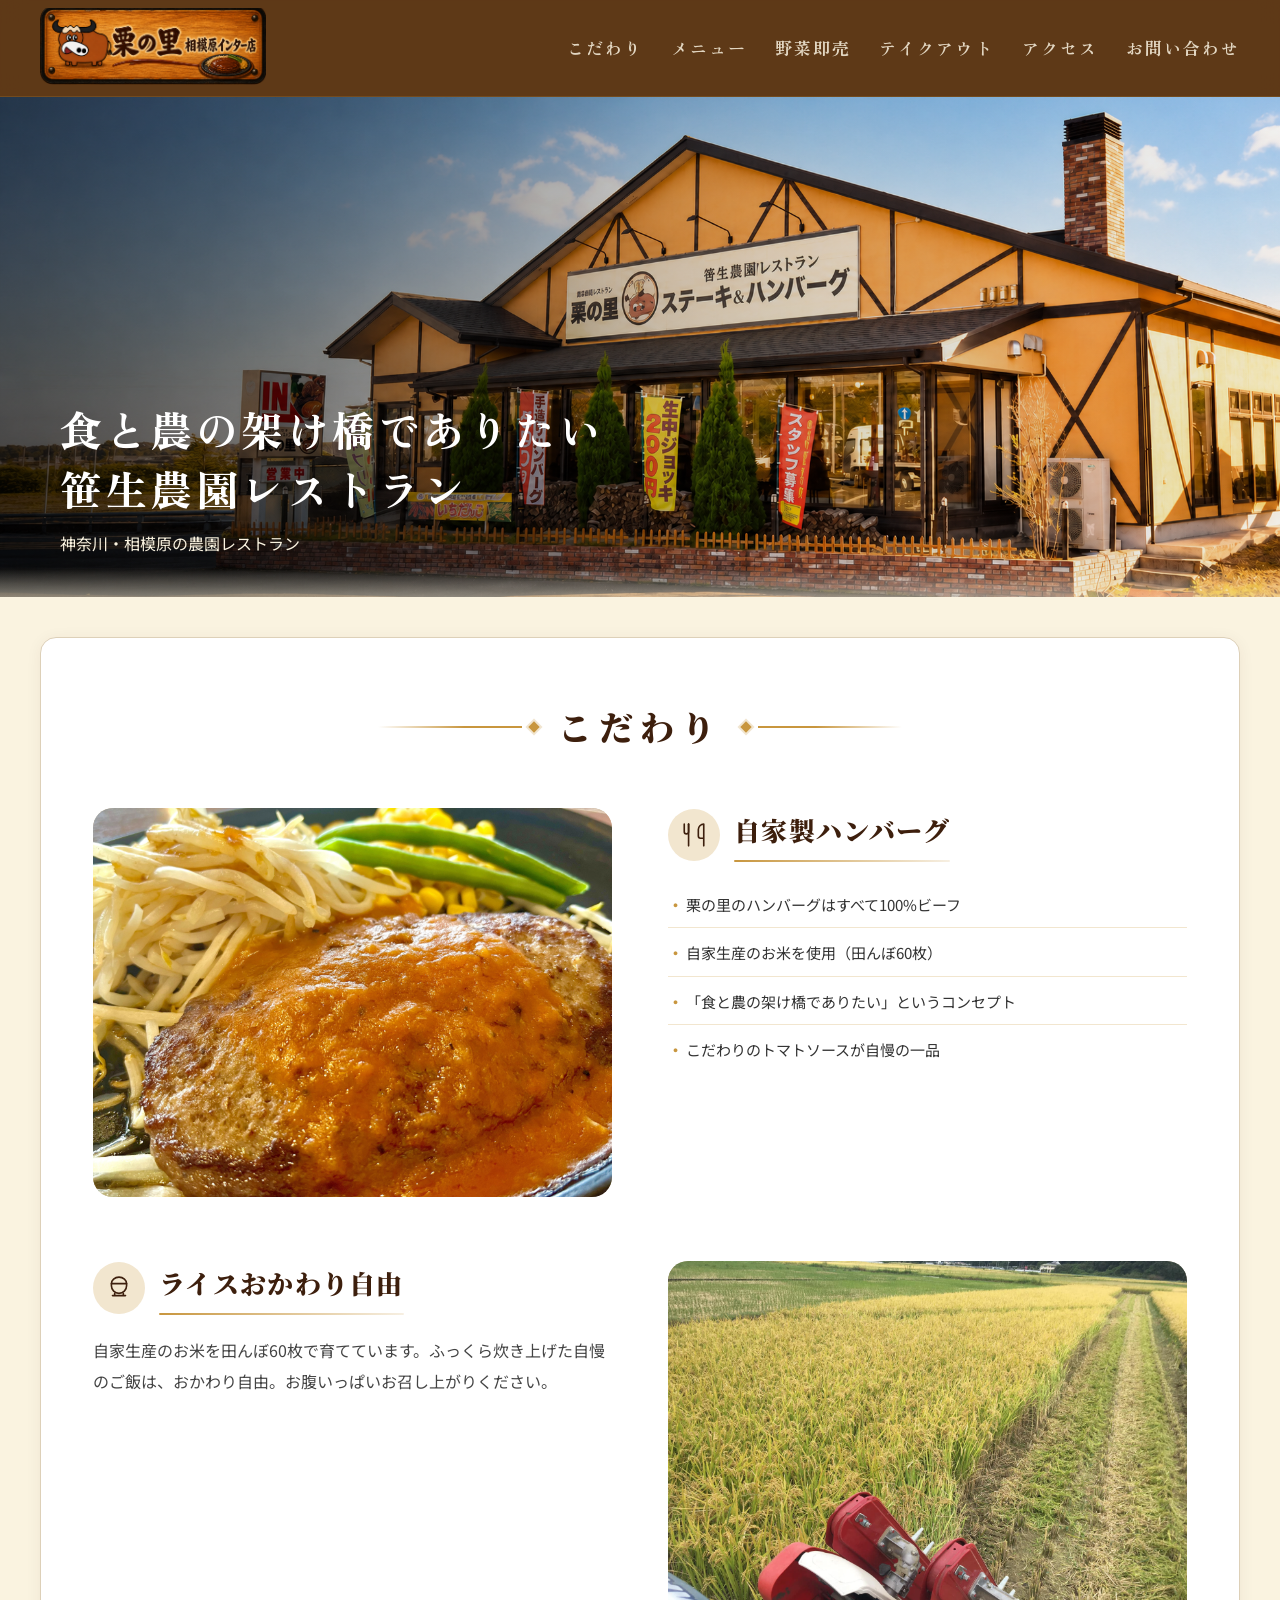
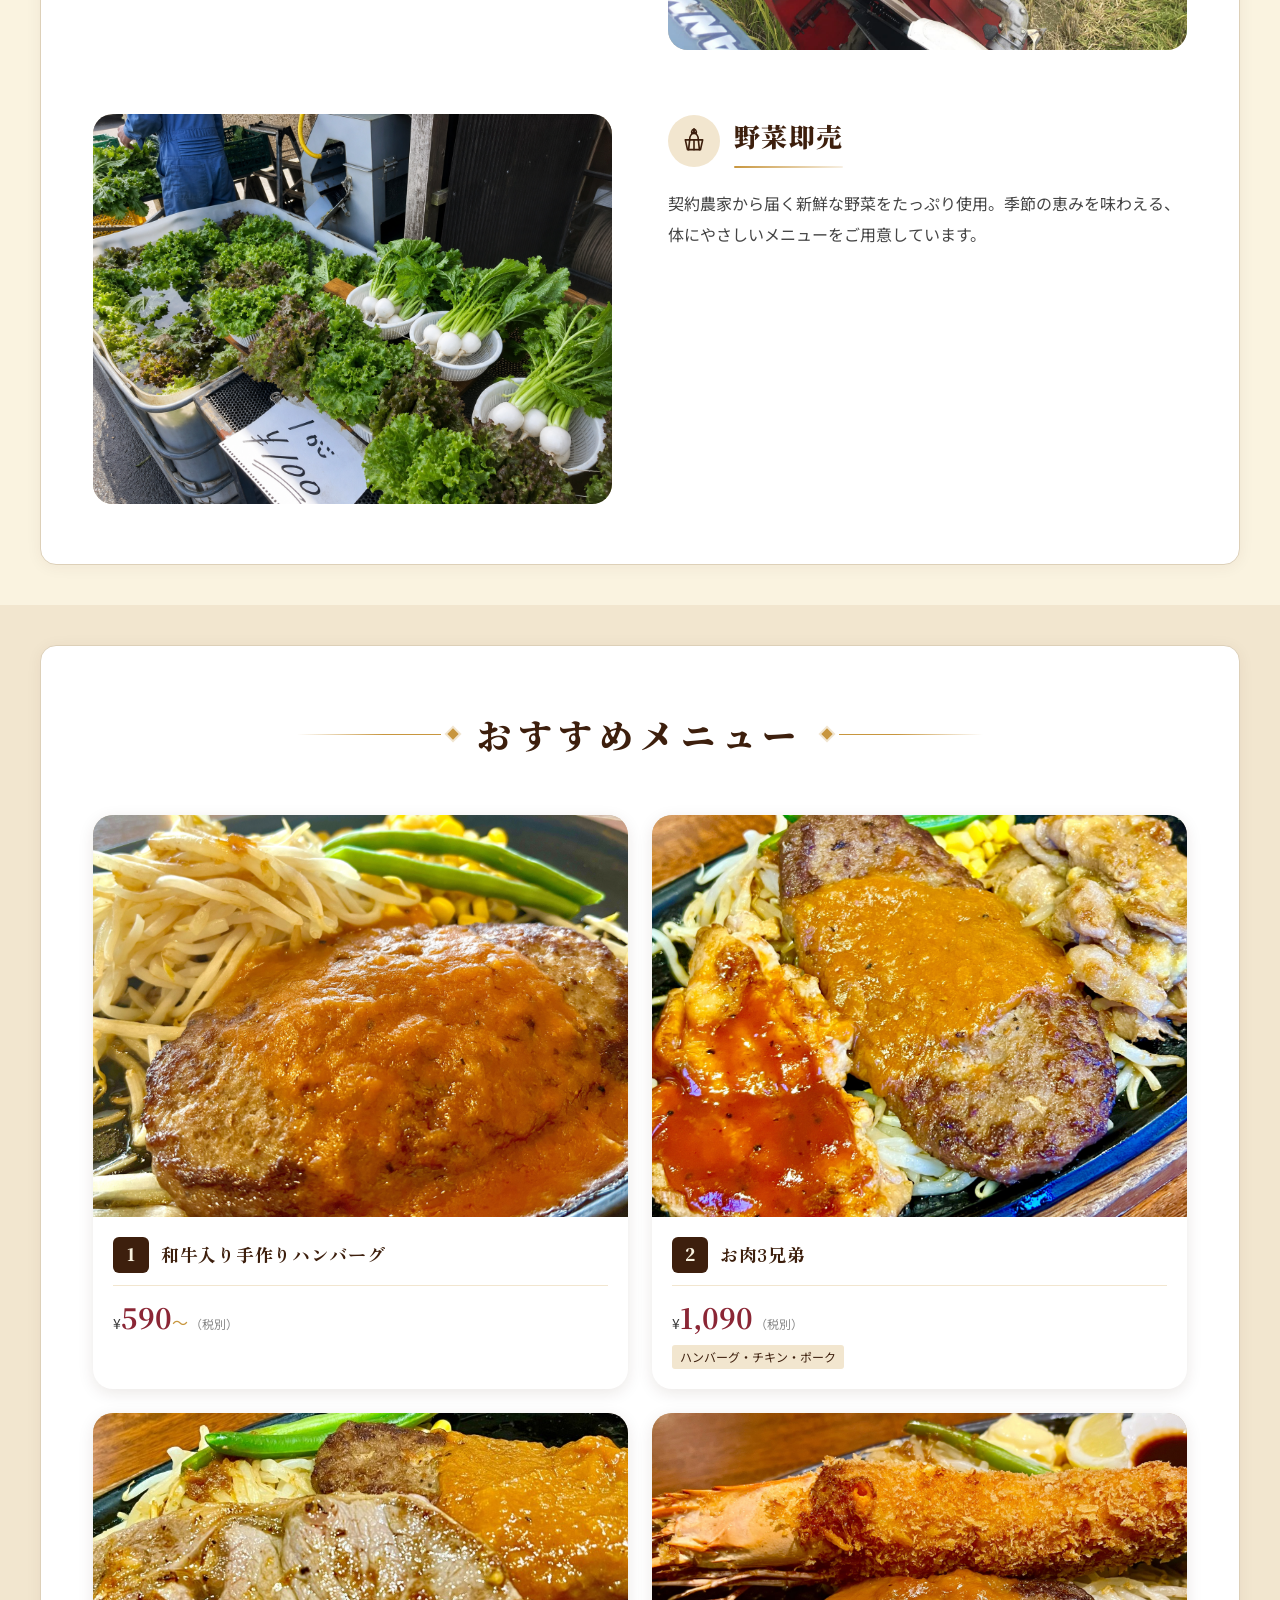
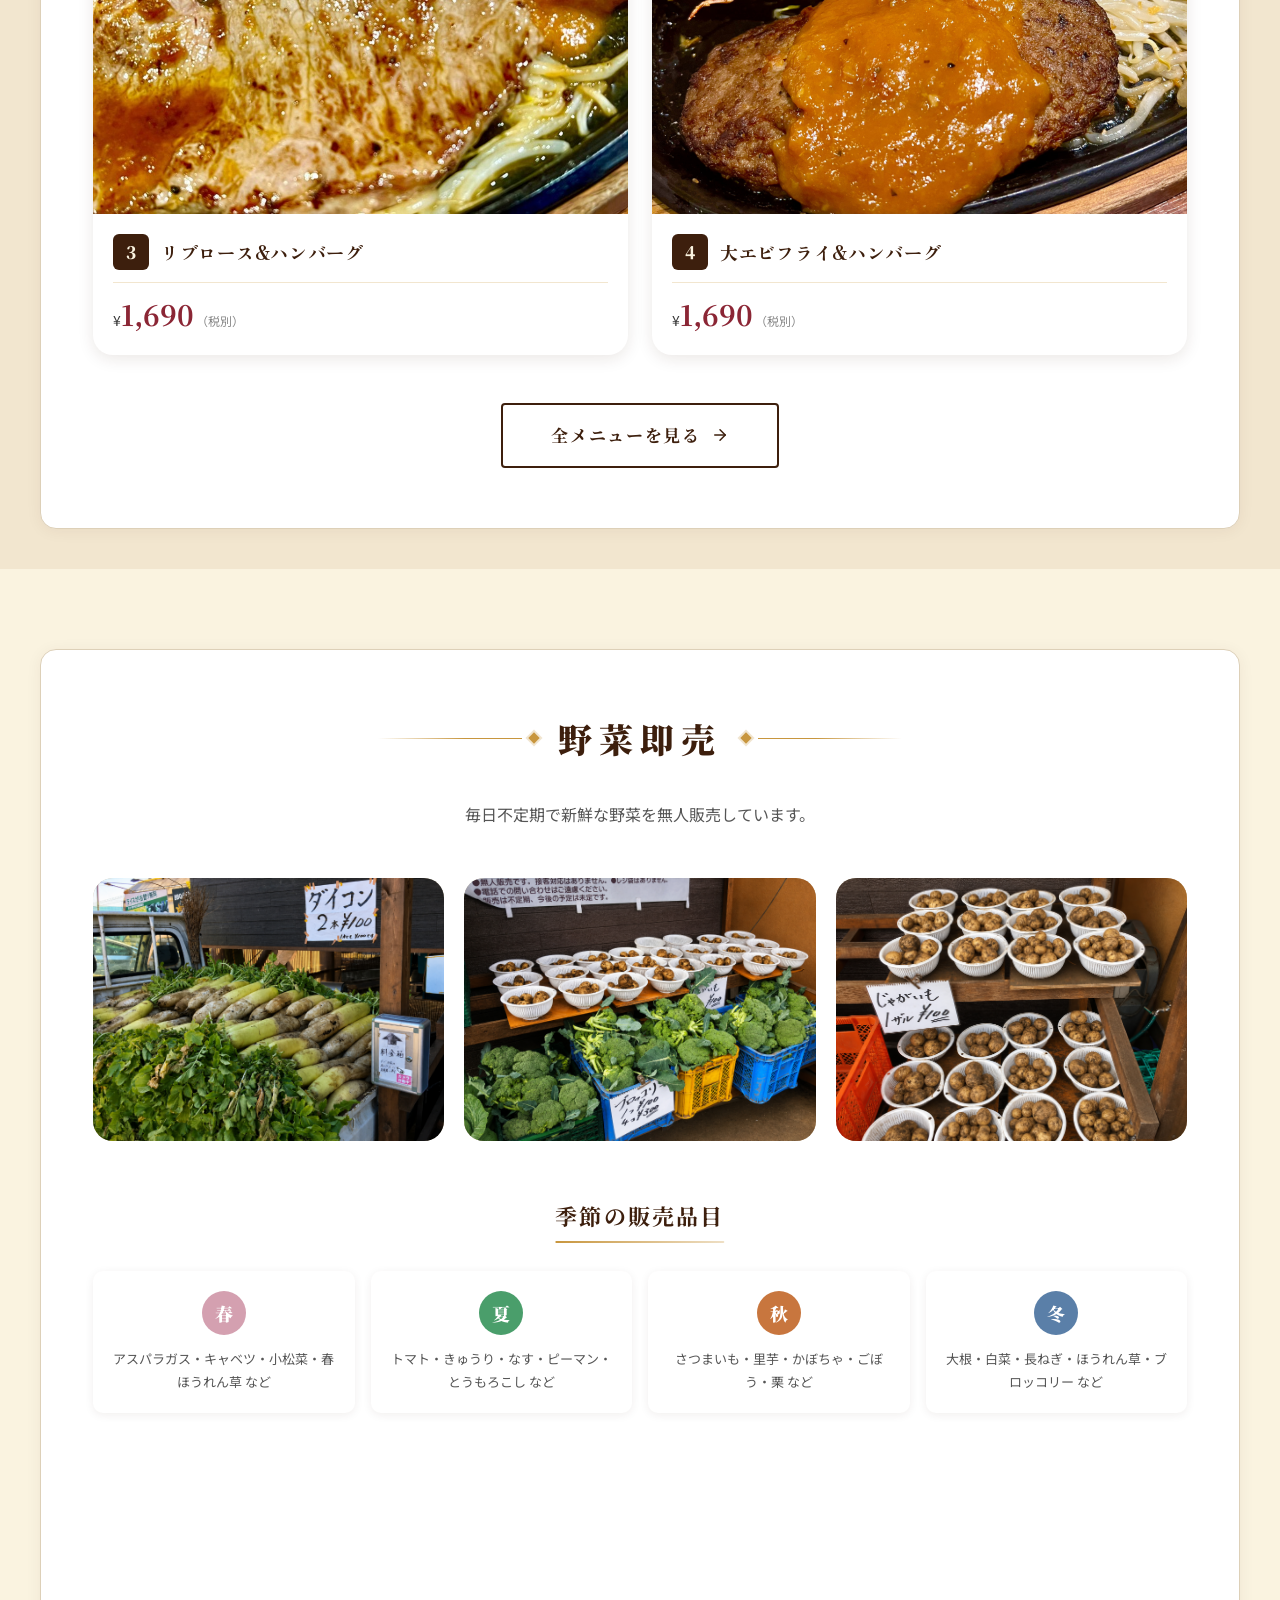
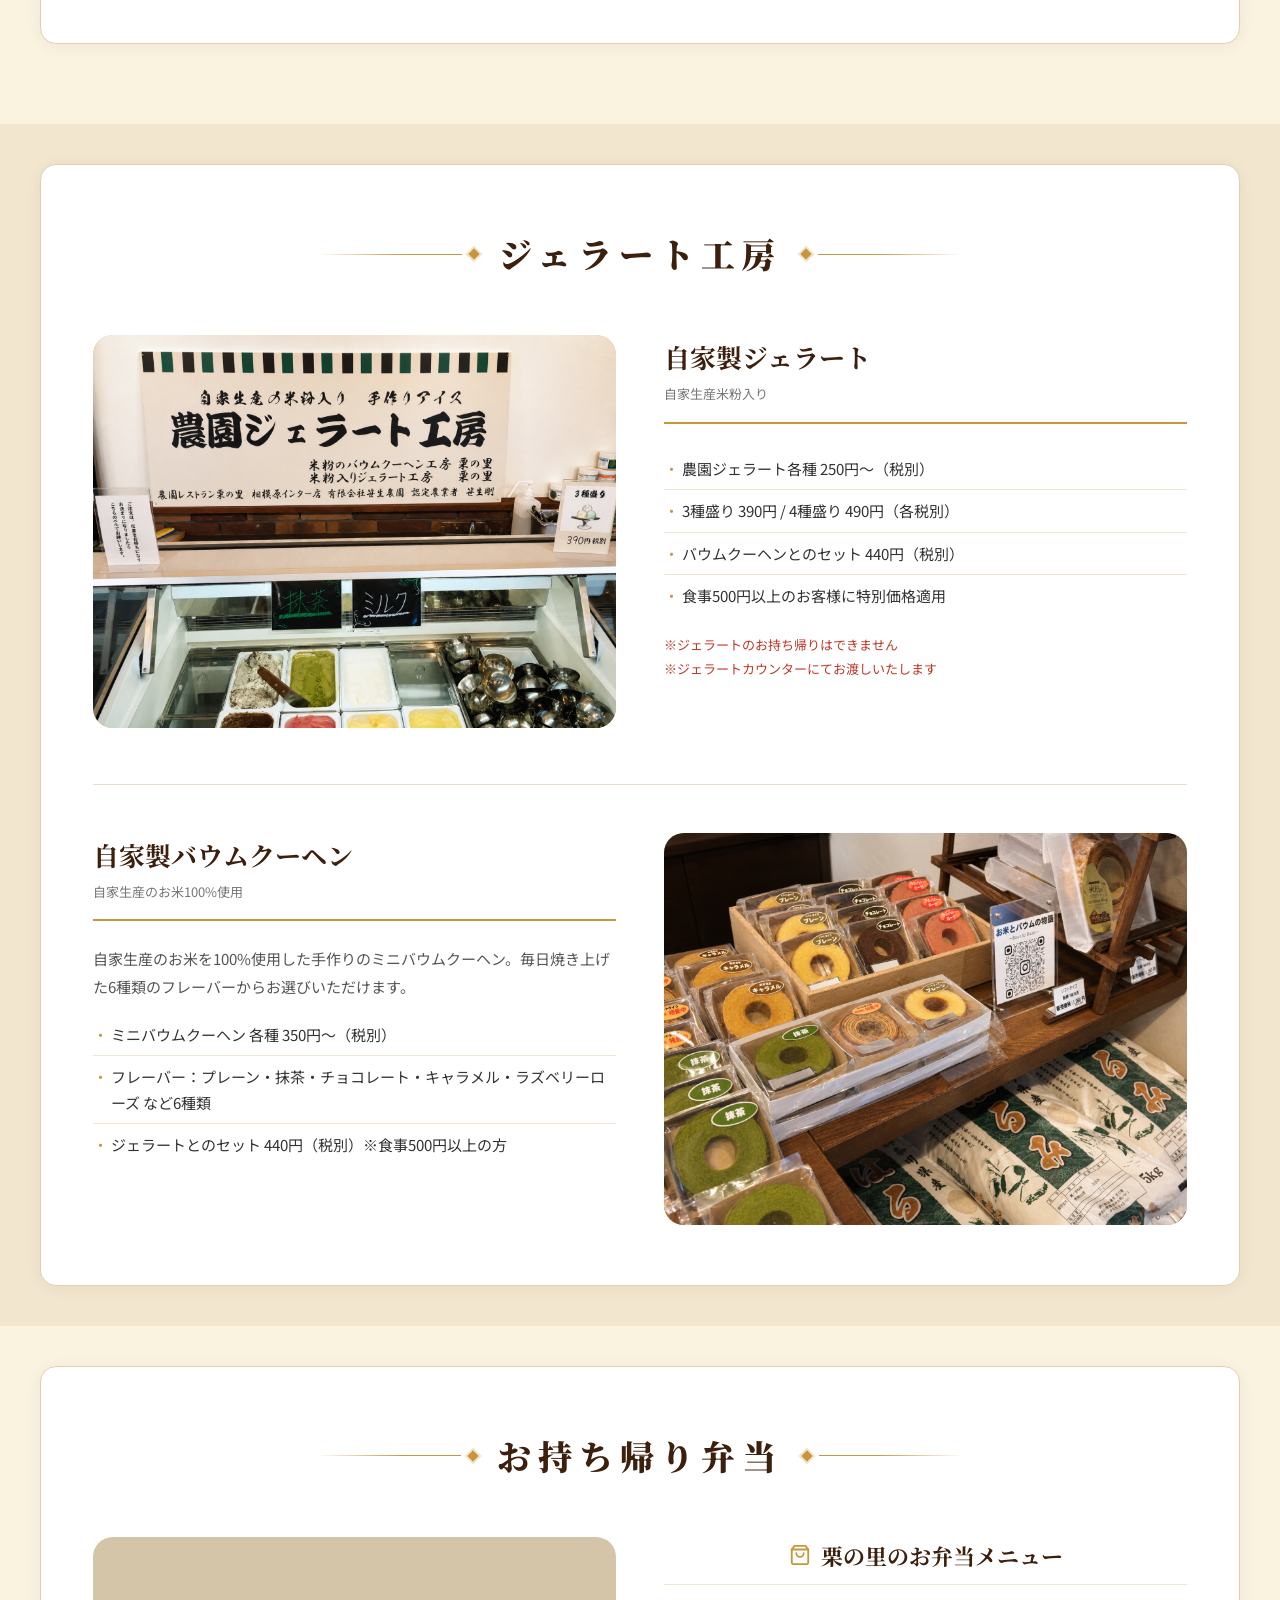
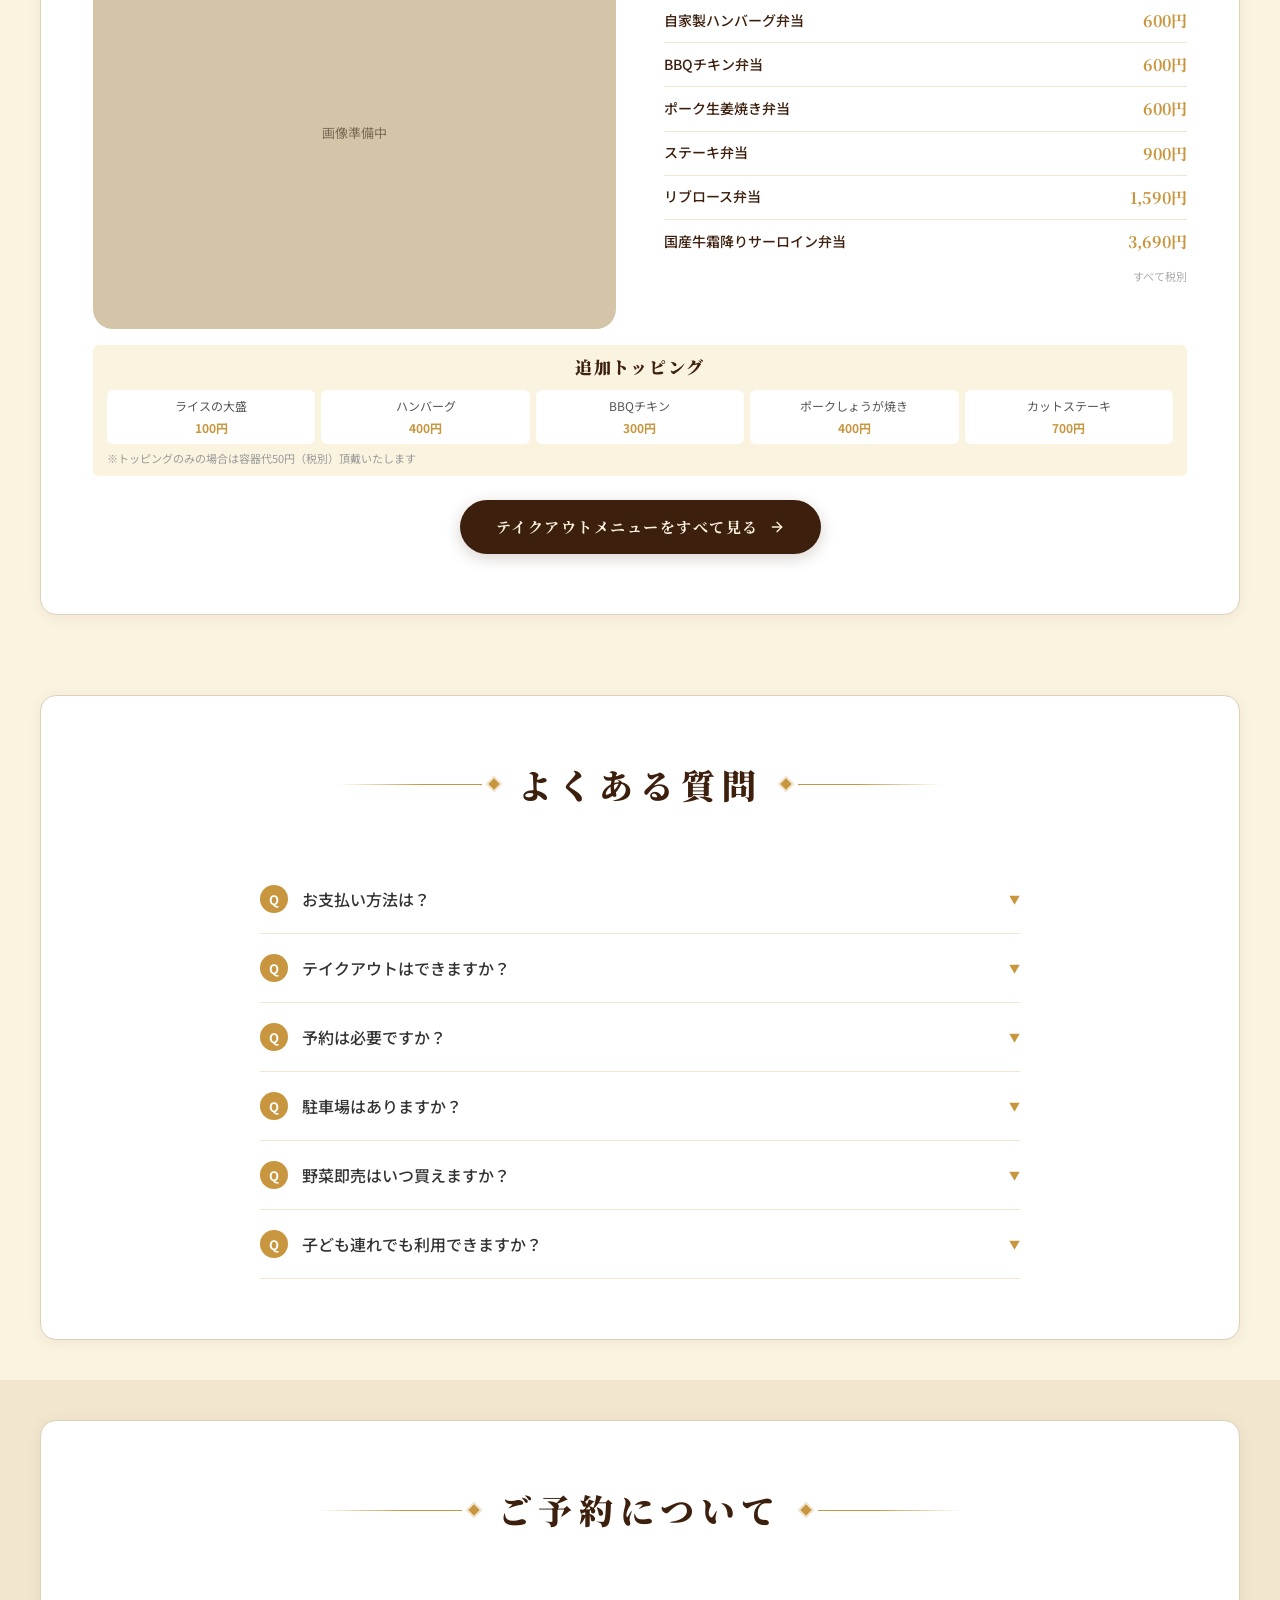
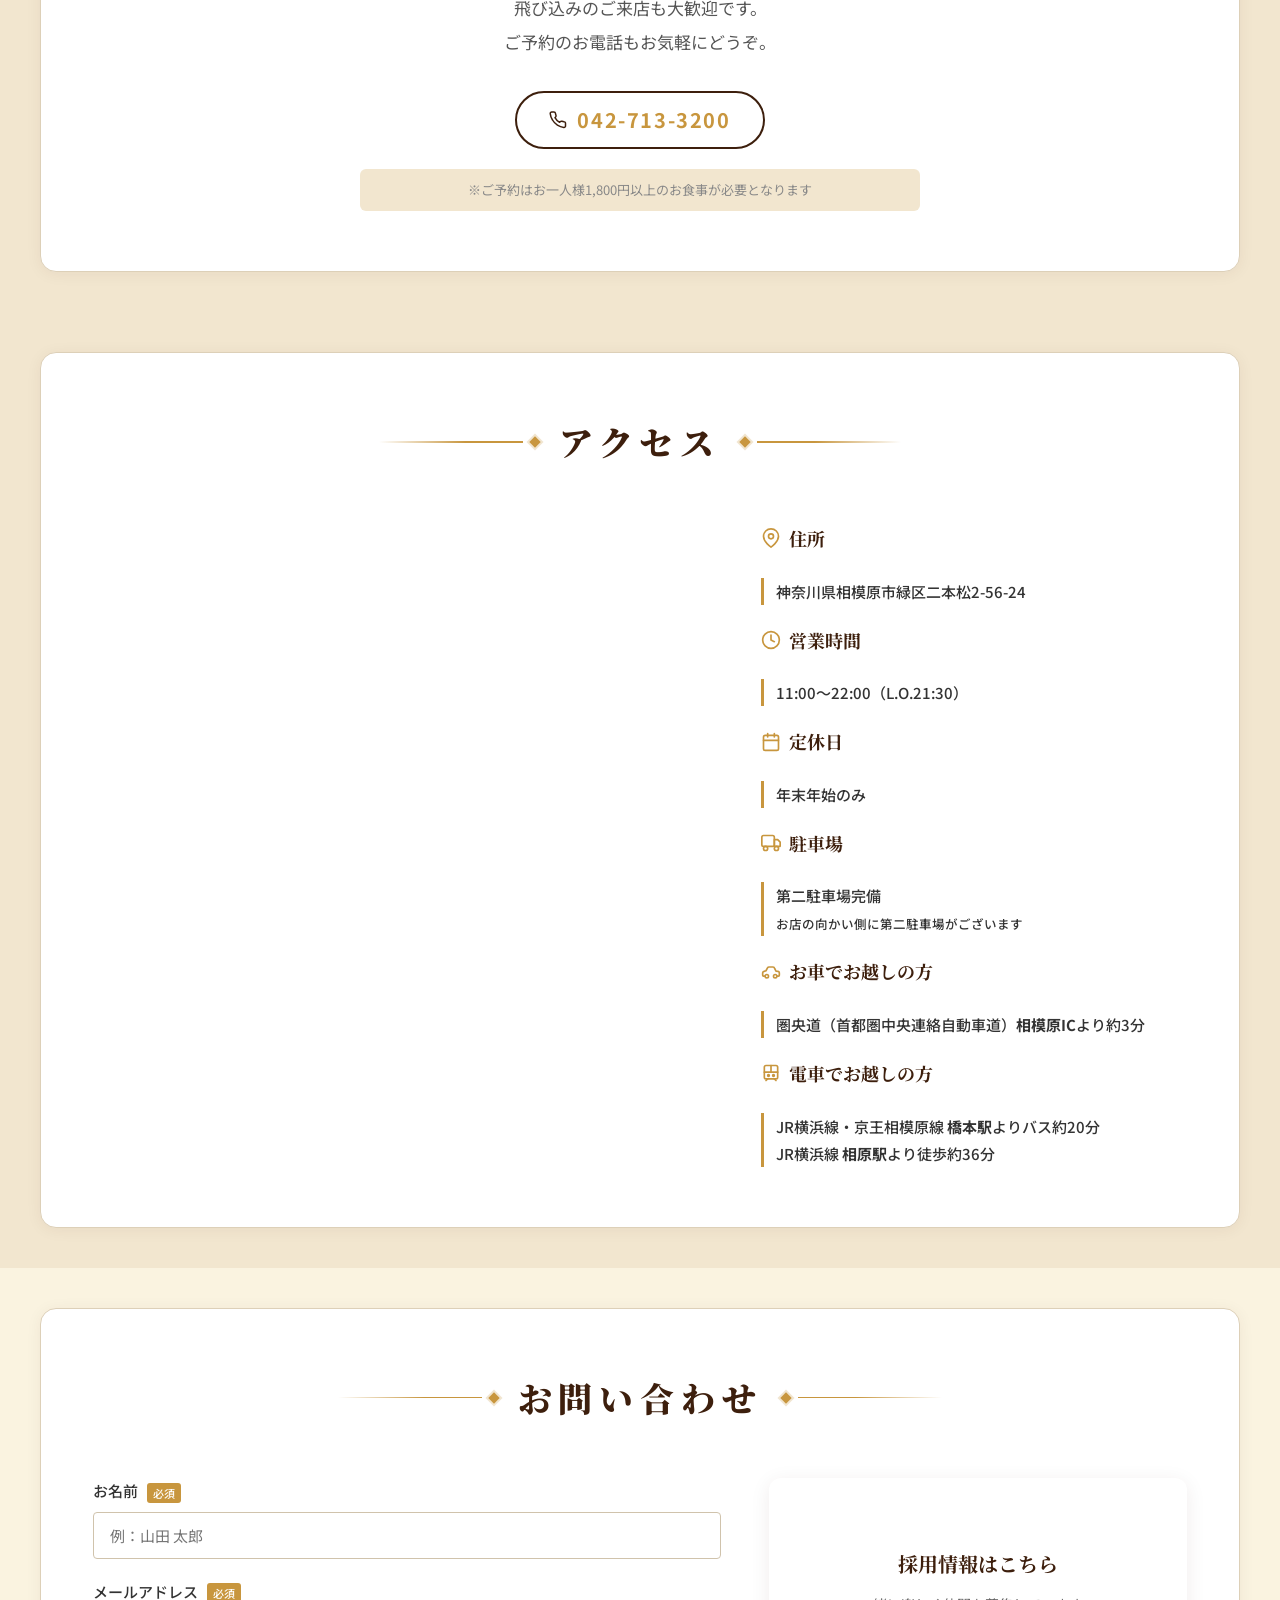
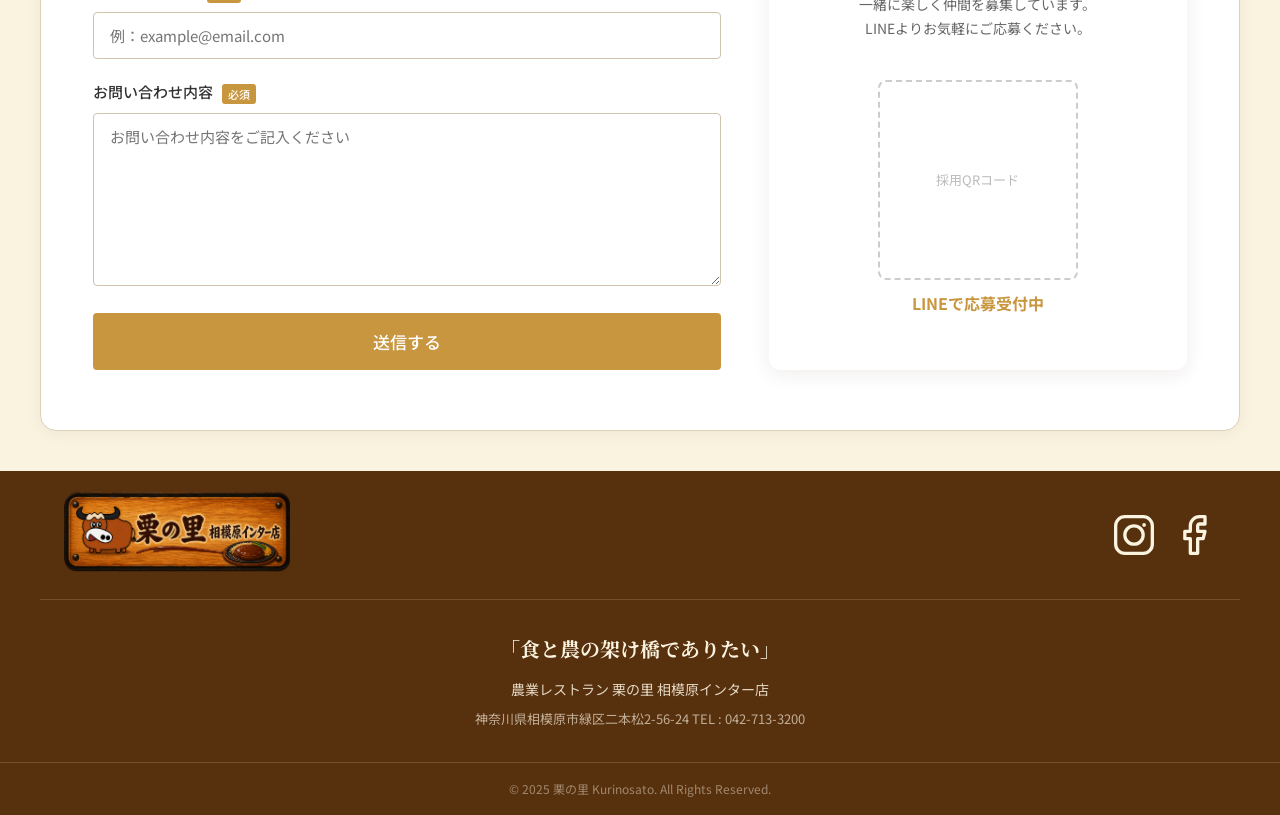
==== index.html @ e9de43e0 "栗の里HPの初回コミット" ====
<!DOCTYPE html>
<html lang="ja">
<head>
  <meta charset="UTF-8">
  <meta name="viewport" content="width=device-width, initial-scale=1.0">
  <title>農業レストラン 栗の里 | 相模原インター店</title>
  <link rel="preconnect" href="https://fonts.googleapis.com">
  <link rel="preconnect" href="https://fonts.gstatic.com" crossorigin>
  <link href="https://fonts.googleapis.com/css2?family=Noto+Serif+JP:wght@700;900&family=Noto+Sans+JP:wght@400;500&family=Shippori+Mincho:wght@700;800&family=Zen+Old+Mincho:wght@700;900&family=Kaisei+Opti:wght@700&display=swap" rel="stylesheet">
  <link rel="stylesheet" href="css/style.css?v=3">
</head>
<body class="page-top">

  <!-- ===== ヘッダー（固定） ===== -->
  <header class="header">
    <div class="header-inner">
      <div class="header-logo">
        <a href="#">
          <img src="img/logo.png" alt="栗の里ロゴ" class="logo-img" onerror="this.style.display='none'; document.querySelector('.logo-fallback').style.display='block'">
          <span class="logo-fallback">栗の里</span>
        </a>
      </div>
      <a href="tel:042-713-3200" class="header-tel-btn" aria-label="電話する">
        <svg width="18" height="18" viewBox="0 0 24 24" fill="none" stroke="currentColor" stroke-width="2" stroke-linecap="round" stroke-linejoin="round">
          <path d="M22 16.92v3a2 2 0 0 1-2.18 2 19.79 19.79 0 0 1-8.63-3.07A19.5 19.5 0 0 1 4.69 12 19.79 19.79 0 0 1 1.63 3.47 2 2 0 0 1 3.6 1.27h3a2 2 0 0 1 2 1.72c.127.96.361 1.903.7 2.81a2 2 0 0 1-.45 2.11L7.91 8.87a16 16 0 0 0 6.22 6.22l.96-.96a2 2 0 0 1 2.11-.45c.907.339 1.85.573 2.81.7A2 2 0 0 1 22 16.92z"/>
        </svg>
        <span class="header-tel-num">042-713-3200</span>
      </a>
      <button class="hamburger" id="hamburger" aria-label="メニューを開く" aria-expanded="false">
        <span></span>
        <span></span>
        <span></span>
      </button>
      <nav class="nav" id="nav">
        <ul class="nav-list">
          <li><a href="#kodawari" class="nav-link">こだわり</a></li>
          <li><a href="menu.html" class="nav-link">メニュー</a></li>
          <li><a href="#vegetable" class="nav-link">野菜即売</a></li>
          <li><a href="#takeout" class="nav-link">テイクアウト</a></li>
          <li><a href="#access" class="nav-link">アクセス</a></li>
          <li><a href="#contact" class="nav-link">お問い合わせ</a></li>
          <li class="nav-tel-item">
            <a href="tel:042-713-3200" class="nav-tel-link">
              <svg width="15" height="15" viewBox="0 0 24 24" fill="none" stroke="currentColor" stroke-width="2" stroke-linecap="round" stroke-linejoin="round">
                <path d="M22 16.92v3a2 2 0 0 1-2.18 2 19.79 19.79 0 0 1-8.63-3.07A19.5 19.5 0 0 1 4.69 12 19.79 19.79 0 0 1 1.63 3.47 2 2 0 0 1 3.6 1.27h3a2 2 0 0 1 2 1.72c.127.96.361 1.903.7 2.81a2 2 0 0 1-.45 2.11L7.91 8.87a16 16 0 0 0 6.22 6.22l.96-.96a2 2 0 0 1 2.11-.45c.907.339 1.85.573 2.81.7A2 2 0 0 1 22 16.92z"/>
              </svg>
              TEL 042-713-3200
            </a>
          </li>
        </ul>
      </nav>
    </div>
  </header>

  <main>

    <!-- ===== 1. ヒーローセクション ===== -->
    <section class="hero" id="hero">
      <img src="img/hero.jpg" alt="栗の里 店内写真" class="hero-bg-img" onerror="this.style.display='none'">
      <div class="hero-overlay"></div>
      <div class="hero-content">
        <div class="hero-text">
          <h1 class="hero-title">食と農の架け橋でありたい<br>笹生農園レストラン</h1>
          <p class="hero-subtitle">神奈川・相模原の農園レストラン</p>
        </div>
      </div>
    </section>

    <!-- ===== 2. こだわりセクション ===== -->
    <section class="section kodawari-section" id="kodawari">
      <div class="container">
        <h2 class="section-title">
          <span class="title-line"></span>こだわり<span class="title-line"></span>
        </h2>
        <div class="kodawari-list">

          <!-- ① 自家製ハンバーグ：画像左・テキスト右 -->
          <div class="kodawari-item fade-in">
            <div class="kodawari-item-head">
              <span class="kodawari-icon">
                <svg viewBox="0 0 24 24" fill="none" stroke="currentColor" stroke-width="1.5" stroke-linecap="round" stroke-linejoin="round">
                  <path d="M3 2v7c0 1.1.9 2 2 2s2-.9 2-2V2"/>
                  <path d="M7 2v20"/>
                  <path d="M21 15V2a5 5 0 0 0-5 5v6c0 1.1.9 2 2 2h3zm0 0v7"/>
                </svg>
              </span>
              <h3 class="kodawari-item-title">自家製ハンバーグ</h3>
            </div>
            <div class="kodawari-item-img">
              <img src="img/kodawari1.jpg" alt="自家製ハンバーグ" onerror="this.style.display='none'">
            </div>
            <div class="kodawari-item-body">
              <ul class="kodawari-item-list">
                <li>栗の里のハンバーグはすべて100%ビーフ</li>
                <li>自家生産のお米を使用（田んぼ60枚）</li>
                <li>「食と農の架け橋でありたい」というコンセプト</li>
                <li>こだわりのトマトソースが自慢の一品</li>
              </ul>
            </div>
          </div>

          <!-- ② ライスおかわり自由：画像右・テキスト左 -->
          <div class="kodawari-item kodawari-item--rev fade-in">
            <div class="kodawari-item-head">
              <span class="kodawari-icon">
                <svg viewBox="0 0 24 24" fill="none" stroke="currentColor" stroke-width="1.5" stroke-linecap="round" stroke-linejoin="round">
                  <path d="M12 2C8 2 5 5 5 8h14c0-3-3-6-7-6z"/><path d="M5 8v2a7 7 0 0 0 14 0V8"/><path d="M8 17v2m8-2v2M6 19h12"/>
                </svg>
              </span>
              <h3 class="kodawari-item-title">ライスおかわり自由</h3>
            </div>
            <div class="kodawari-item-img">
              <img src="img/kodawari3.jpg" alt="ライスおかわり自由" onerror="this.style.display='none'">
            </div>
            <div class="kodawari-item-body">
              <p class="kodawari-item-text">自家生産のお米を田んぼ60枚で育てています。ふっくら炊き上げた自慢のご飯は、おかわり自由。お腹いっぱいお召し上がりください。</p>
            </div>
          </div>

          <!-- ③ 野菜即売：画像左・テキスト右 -->
          <div class="kodawari-item fade-in">
            <div class="kodawari-item-head">
              <span class="kodawari-icon">
                <svg viewBox="0 0 24 24" fill="none" stroke="currentColor" stroke-width="1.5" stroke-linecap="round" stroke-linejoin="round">
                  <path d="M4 11h16l-2 9H6L4 11z"/>
                  <line x1="8" y1="11" x2="7" y2="20"/>
                  <line x1="12" y1="11" x2="12" y2="20"/>
                  <line x1="16" y1="11" x2="17" y2="20"/>
                  <path d="M8 11C8 7 10 5 12 5s4 2 4 6"/>
                  <path d="M10 5c0 0-1-3 2-4 0 0 1 3-2 4z"/>
                  <path d="M14 5c0 0 1-3-2-4 0 0-1 3 2 4z"/>
                </svg>
              </span>
              <h3 class="kodawari-item-title">野菜即売</h3>
            </div>
            <div class="kodawari-item-img">
              <img src="img/kodawari2.jpg" alt="野菜即売" onerror="this.style.display='none'">
            </div>
            <div class="kodawari-item-body">
              <p class="kodawari-item-text">契約農家から届く新鮮な野菜をたっぷり使用。季節の恵みを味わえる、体にやさしいメニューをご用意しています。</p>
            </div>
          </div>

        </div>
      </div>
    </section>

    <!-- ===== 3. おすすめメニューセクション ===== -->
    <section class="section menu-section" id="menu">
      <div class="container">
        <h2 class="section-title">
          <span class="title-line"></span>おすすめメニュー<span class="title-line"></span>
        </h2>
        <div class="menu-grid">

          <!-- メニュー① -->
          <div class="menu-card fade-in">
            <div class="menu-img-wrap">
              <img src="img/menu1.jpg" alt="和牛入り手作りハンバーグ" onerror="this.style.display='none'">
            </div>
            <div class="menu-info">
              <div class="menu-name-row">
                <span class="menu-badge">1</span>
                <span class="menu-name">和牛入り手作りハンバーグ</span>
              </div>
              <p class="menu-price">¥<strong>590</strong><span class="price-from">〜</span><span class="price-tax">（税別）</span></p>
            </div>
          </div>

          <!-- メニュー② -->
          <div class="menu-card fade-in">
            <div class="menu-img-wrap">
              <img src="img/menu2.jpg" alt="お肉3兄弟" onerror="this.style.display='none'">
            </div>
            <div class="menu-info">
              <div class="menu-name-row">
                <span class="menu-badge">2</span>
                <span class="menu-name">お肉3兄弟</span>
              </div>
              <p class="menu-price">¥<strong>1,090</strong><span class="price-tax">（税別）</span></p>
              <span class="badge-note">ハンバーグ・チキン・ポーク</span>
            </div>
          </div>

          <!-- メニュー③ -->
          <div class="menu-card fade-in menu-sp-hide">
            <div class="menu-img-wrap">
              <img src="img/menu3.jpg" alt="リブロース&ハンバーグ" onerror="this.style.display='none'">
            </div>
            <div class="menu-info">
              <div class="menu-name-row">
                <span class="menu-badge">3</span>
                <span class="menu-name">リブロース&amp;ハンバーグ</span>
              </div>
              <p class="menu-price">¥<strong>1,690</strong><span class="price-tax">（税別）</span></p>
            </div>
          </div>

          <!-- メニュー④ -->
          <div class="menu-card fade-in menu-sp-hide">
            <div class="menu-img-wrap">
              <img src="img/menu4.jpg" alt="大エビフライ&ハンバーグ" onerror="this.style.display='none'">
            </div>
            <div class="menu-info">
              <div class="menu-name-row">
                <span class="menu-badge">4</span>
                <span class="menu-name">大エビフライ&amp;ハンバーグ</span>
              </div>
              <p class="menu-price">¥<strong>1,690</strong><span class="price-tax">（税別）</span></p>
            </div>
          </div>

        </div>

        <!-- 全メニューへのリンクボタン -->
        <div class="menu-more-wrap">
          <a href="menu.html" class="btn-menu-more">
            全メニューを見る
            <svg width="18" height="18" viewBox="0 0 24 24" fill="none" stroke="currentColor" stroke-width="2" stroke-linecap="round" stroke-linejoin="round">
              <line x1="5" y1="12" x2="19" y2="12"/>
              <polyline points="12 5 19 12 12 19"/>
            </svg>
          </a>
        </div>

      </div>
    </section>

    <!-- ===== 4. 野菜即売セクション ===== -->
    <section class="vegetable-section" id="vegetable">
      <div class="container">

        <!-- タイトルエリア -->
        <div class="veg-title-area">
          <h2 class="section-title">
            <span class="title-line"></span>野菜即売<span class="title-line"></span>
          </h2>
          <p class="veg-lead">毎日不定期で新鮮な野菜を無人販売しています。</p>
        </div>

        <!-- 写真グリッド（最大3枚） -->
        <div class="veg-photo-grid fade-in">
          <div class="veg-photo-wrap veg-sp-hide">
            <!-- img/veg_photo1.jpg を用意して入れてください -->
            <img src="img/veg_photo1.jpg" alt="野菜販売写真1" onerror="this.style.display='none'">
          </div>
          <div class="veg-photo-wrap">
            <img src="img/veg_photo2.jpg" alt="野菜販売写真2" onerror="this.style.display='none'">
          </div>
          <div class="veg-photo-wrap veg-sp-hide">
            <img src="img/veg_photo3.jpg" alt="野菜販売写真3" onerror="this.style.display='none'">
          </div>
        </div>

        <!-- 季節ごとの販売品目 -->
        <div class="veg-seasons fade-in">
          <h3 class="veg-season-title">季節の販売品目</h3>
          <div class="veg-season-grid">
            <div class="veg-season-card">
              <span class="season-label spring">春</span>
              <p>アスパラガス・キャベツ・小松菜・春ほうれん草 など</p>
            </div>
            <div class="veg-season-card">
              <span class="season-label summer">夏</span>
              <p>トマト・きゅうり・なす・ピーマン・とうもろこし など</p>
            </div>
            <div class="veg-season-card">
              <span class="season-label autumn">秋</span>
              <p>さつまいも・里芋・かぼちゃ・ごぼう・栗 など</p>
            </div>
            <div class="veg-season-card">
              <span class="season-label winter">冬</span>
              <p>大根・白菜・長ねぎ・ほうれん草・ブロッコリー など</p>
            </div>
          </div>
        </div>

        <!-- 注意書き -->
        <p class="veg-note fade-in">※野菜の販売は毎日不定期です。販売品目・数量は日によって異なります。売り切れの場合はご了承ください。</p>

        <!-- Facebook最新投稿 -->
        <div class="fb-feed-wrap fade-in">
          <h3 class="fb-feed-title">
            <svg width="20" height="20" viewBox="0 0 24 24" fill="#1877F2" stroke="none">
              <path d="M18 2H15C13.67 2 12.4 2.53 11.46 3.46 10.53 4.4 10 5.67 10 7v3H7v4h3v8h4v-8h3l1-4h-4V7c0-.27.1-.52.29-.71.18-.18.44-.29.71-.29H18V2z"/>
            </svg>
            Facebookの最新投稿
          </h3>
          <div class="fb-page-wrap">
            <div class="fb-page"
              data-href="https://www.facebook.com/profile.php?id=100002938203419"
              data-tabs="timeline"
              data-width=""
              data-height="500"
              data-small-header="true"
              data-adapt-container-width="true"
              data-hide-cover="false"
              data-show-facepile="false">
            </div>
          </div>
        </div>

      </div>
    </section>

    <!-- ===== 5. ジェラート工房 ===== -->
    <section class="section gelato-section" id="gelato">
      <div class="container">
        <h2 class="section-title">
          <span class="title-line"></span>ジェラート工房<span class="title-line"></span>
        </h2>
        <div class="gelato-inner fade-in">
          <div class="gelato-img-wrap">
            <img src="img/gelato.jpg" alt="ジェラート" onerror="this.style.display='none'">
          </div>
          <div class="gelato-info">
            <div class="takeout-head">
              <h3 class="takeout-title">自家製ジェラート</h3>
              <p class="takeout-subtitle">自家生産米粉入り</p>
            </div>
            <ul class="takeout-list">
              <li>農園ジェラート各種 250円〜（税別）</li>
              <li>3種盛り 390円 / 4種盛り 490円（各税別）</li>
              <li>バウムクーヘンとのセット 440円（税別）</li>
              <li>食事500円以上のお客様に特別価格適用</li>
            </ul>
            <p class="notice-red">※ジェラートのお持ち帰りはできません<br>※ジェラートカウンターにてお渡しいたします</p>
          </div>
        </div>

        <!-- バウムクーヘン -->
        <div class="baum-wrap fade-in">
          <div class="baum-inner">
            <div class="gelato-img-wrap">
              <img src="img/baum.jpg" alt="自家製バウムクーヘン" onerror="this.style.display='none'">
            </div>
            <div class="gelato-info">
              <div class="takeout-head">
                <h3 class="takeout-title">自家製バウムクーヘン</h3>
                <p class="takeout-subtitle">自家生産のお米100%使用</p>
              </div>
              <p class="card-text">自家生産のお米を100%使用した手作りのミニバウムクーヘン。毎日焼き上げた6種類のフレーバーからお選びいただけます。</p>
              <ul class="takeout-list">
                <li>ミニバウムクーヘン 各種 350円〜（税別）</li>
                <li>フレーバー：プレーン・抹茶・チョコレート・キャラメル・ラズベリーローズ など6種類</li>
                <li>ジェラートとのセット 440円（税別）※食事500円以上の方</li>
              </ul>
            </div>
          </div>
        </div>

      </div>
    </section>

    <!-- ===== 6. お持ち帰り弁当 ===== -->
    <section class="section takeout-section" id="takeout">
      <div class="container">
        <h2 class="section-title">
          <span class="title-line"></span>お持ち帰り弁当<span class="title-line"></span>
        </h2>
        <div class="bento-inner fade-in">
          <div class="gelato-img-wrap">
            <img src="img/bento.jpg" alt="お持ち帰り弁当" onerror="this.style.display='none'">
          </div>
          <div class="gelato-info">
            <h3 class="bento-menu-heading">
              <svg width="22" height="22" viewBox="0 0 24 24" fill="none" stroke="currentColor" stroke-width="2" stroke-linecap="round" stroke-linejoin="round">
                <path d="M6 2L3 6v14a2 2 0 002 2h14a2 2 0 002-2V6l-3-4z"/>
                <line x1="3" y1="6" x2="21" y2="6"/>
                <path d="M16 10a4 4 0 01-8 0"/>
              </svg>
              栗の里のお弁当メニュー
            </h3>
            <ul class="bento-menu-list">
              <li><span class="bento-item-name">自家製ハンバーグ弁当</span><span class="bento-item-price">600円</span></li>
              <li><span class="bento-item-name">BBQチキン弁当</span><span class="bento-item-price">600円</span></li>
              <li><span class="bento-item-name">ポーク生姜焼き弁当</span><span class="bento-item-price">600円</span></li>
              <li><span class="bento-item-name">ステーキ弁当</span><span class="bento-item-price">900円</span></li>
              <li><span class="bento-item-name">リブロース弁当</span><span class="bento-item-price">1,590円</span></li>
              <li><span class="bento-item-name">国産牛霜降りサーロイン弁当</span><span class="bento-item-price">3,690円</span></li>
            </ul>
            <p class="bento-tax-note">すべて税別</p>
          </div>
        </div>

        <!-- PC：追加トッピング横長エリア -->
        <div class="bento-topping-box fade-in">
          <p class="bento-topping-title">追加トッピング</p>
          <div class="bento-topping-list--wide">
            <div class="bento-topping-item"><span>ライスの大盛</span><strong>100円</strong></div>
            <div class="bento-topping-item"><span>ハンバーグ</span><strong>400円</strong></div>
            <div class="bento-topping-item"><span>BBQチキン</span><strong>300円</strong></div>
            <div class="bento-topping-item"><span>ポークしょうが焼き</span><strong>400円</strong></div>
            <div class="bento-topping-item"><span>カットステーキ</span><strong>700円</strong></div>
          </div>
          <p class="bento-topping-note">※トッピングのみの場合は容器代50円（税別）頂戴いたします</p>
        </div>

        <div class="bento-more-wrap">
          <a href="menu.html#cat-takeout" class="btn-bento-more">
            テイクアウトメニューをすべて見る
            <svg width="16" height="16" viewBox="0 0 24 24" fill="none" stroke="currentColor" stroke-width="2" stroke-linecap="round" stroke-linejoin="round">
              <line x1="5" y1="12" x2="19" y2="12"/>
              <polyline points="12 5 19 12 12 19"/>
            </svg>
          </a>
        </div>
      </div>
    </section>

    <!-- ===== 6. よくある質問セクション ===== -->
    <section class="section faq-section" id="faq">
      <div class="container">
        <h2 class="section-title">
          <span class="title-line"></span>よくある質問<span class="title-line"></span>
        </h2>
        <div class="faq-list">

          <div class="faq-item fade-in">
            <button class="faq-question" aria-expanded="false">
              <span class="faq-badge">Q</span>
              <span class="faq-text">お支払い方法は？</span>
              <span class="faq-arrow">▼</span>
            </button>
            <div class="faq-answer" hidden>
              <p>お会計は現金のみとなっております。クレジット・QR決済はご利用いただけません。</p>
            </div>
          </div>

          <div class="faq-item fade-in">
            <button class="faq-question" aria-expanded="false">
              <span class="faq-badge">Q</span>
              <span class="faq-text">テイクアウトはできますか？</span>
              <span class="faq-arrow">▼</span>
            </button>
            <div class="faq-answer" hidden>
              <p>はい、お弁当メニューをご用意しています。レジカウンターにてお受け渡しいたします。<br>※ジェラートのお持ち帰りはできません。</p>
            </div>
          </div>

          <div class="faq-item fade-in">
            <button class="faq-question" aria-expanded="false">
              <span class="faq-badge">Q</span>
              <span class="faq-text">予約は必要ですか？</span>
              <span class="faq-arrow">▼</span>
            </button>
            <div class="faq-answer" hidden>
              <p>混雑時はお待ちいただく場合がございますが、ご予約いただくとスムーズにご案内できます。</p>
            </div>
          </div>

          <div class="faq-item fade-in">
            <button class="faq-question" aria-expanded="false">
              <span class="faq-badge">Q</span>
              <span class="faq-text">駐車場はありますか？</span>
              <span class="faq-arrow">▼</span>
            </button>
            <div class="faq-answer" hidden>
              <p>はい、駐車場あります。第二駐車場もお店の向かい側にご用意しております。</p>
            </div>
          </div>

          <div class="faq-item fade-in">
            <button class="faq-question" aria-expanded="false">
              <span class="faq-badge">Q</span>
              <span class="faq-text">野菜即売はいつ買えますか？</span>
              <span class="faq-arrow">▼</span>
            </button>
            <div class="faq-answer" hidden>
              <p>毎日不定期販売です。店頭にてご確認ください。</p>
            </div>
          </div>

          <div class="faq-item fade-in">
            <button class="faq-question" aria-expanded="false">
              <span class="faq-badge">Q</span>
              <span class="faq-text">子ども連れでも利用できますか？</span>
              <span class="faq-arrow">▼</span>
            </button>
            <div class="faq-answer" hidden>
              <p>はい、キッズメニューやお子様用のイスもご用意しています。</p>
            </div>
          </div>

        </div>
      </div>
    </section>

    <!-- ===== 7. ご予約についてセクション ===== -->
    <section class="section reservation-section" id="reservation">
      <div class="container">
        <h2 class="section-title">
          <span class="title-line"></span>ご予約について<span class="title-line"></span>
        </h2>
        <div class="reservation-center fade-in">
          <p class="reservation-desc">
            飛び込みのご来店も大歓迎です。<br>
            ご予約のお電話もお気軽にどうぞ。
          </p>
          <a href="tel:042-713-3200" class="btn-reserve-new">
            <svg width="18" height="18" viewBox="0 0 24 24" fill="none" stroke="currentColor" stroke-width="2" stroke-linecap="round" stroke-linejoin="round">
              <path d="M22 16.92v3a2 2 0 0 1-2.18 2 19.79 19.79 0 0 1-8.63-3.07A19.5 19.5 0 0 1 4.69 12 19.79 19.79 0 0 1 1.63 3.47 2 2 0 0 1 3.6 1.27h3a2 2 0 0 1 2 1.72c.127.96.361 1.903.7 2.81a2 2 0 0 1-.45 2.11L7.91 8.87a16 16 0 0 0 6.22 6.22l.96-.96a2 2 0 0 1 2.11-.45c.907.339 1.85.573 2.81.7A2 2 0 0 1 22 16.92z"/>
            </svg>
            <span class="btn-reserve-tel">042-713-3200</span>
          </a>
          <p class="reservation-note">※ご予約はお一人様1,800円以上のお食事が必要となります</p>
        </div>
      </div>
    </section>

    <!-- ===== 8. アクセスセクション ===== -->
    <section class="section access-section" id="access">
      <div class="container">
        <h2 class="section-title">
          <span class="title-line"></span>アクセス<span class="title-line"></span>
        </h2>
        <div class="access-grid">

          <!-- Googleマップ -->
          <div class="access-map fade-in">
            <iframe src="https://www.google.com/maps/embed?pb=!1m18!1m12!1m3!1d12977.961181441979!2d139.30625972002153!3d35.59097051299575!2m3!1f0!2f0!3f0!3m2!1i1024!2i768!4f13.1!3m3!1m2!1s0x60191cdb98b314c7%3A0x90980c68d1620638!2z5qCX44Gu6YeMIOebuOaooeWOn-OCpOODs-OCv-ODvOW6lw!5e0!3m2!1sja!2sjp!4v1778678218427!5m2!1sja!2sjp" width="100%" height="100%" style="border:0; border-radius:8px;" allowfullscreen="" loading="lazy" referrerpolicy="no-referrer-when-downgrade"></iframe>
          </div>

          <!-- アクセス情報 -->
          <div class="access-info fade-in">
            <dl class="access-dl">
              <dt>
                <svg class="access-icon" viewBox="0 0 24 24" fill="none" stroke="currentColor" stroke-width="2" stroke-linecap="round" stroke-linejoin="round"><path d="M21 10c0 7-9 13-9 13s-9-6-9-13a9 9 0 0 1 18 0z"/><circle cx="12" cy="10" r="3"/></svg>
                住所
              </dt>
              <dd>神奈川県相模原市緑区二本松2-56-24</dd>
              <dt>
                <svg class="access-icon" viewBox="0 0 24 24" fill="none" stroke="currentColor" stroke-width="2" stroke-linecap="round" stroke-linejoin="round"><circle cx="12" cy="12" r="10"/><polyline points="12 6 12 12 16 14"/></svg>
                営業時間
              </dt>
              <dd>11:00〜22:00（L.O.21:30）</dd>
              <dt>
                <svg class="access-icon" viewBox="0 0 24 24" fill="none" stroke="currentColor" stroke-width="2" stroke-linecap="round" stroke-linejoin="round"><rect x="3" y="4" width="18" height="18" rx="2" ry="2"/><line x1="16" y1="2" x2="16" y2="6"/><line x1="8" y1="2" x2="8" y2="6"/><line x1="3" y1="10" x2="21" y2="10"/></svg>
                定休日
              </dt>
              <dd>年末年始のみ</dd>
              <dt>
                <svg class="access-icon" viewBox="0 0 24 24" fill="none" stroke="currentColor" stroke-width="2" stroke-linecap="round" stroke-linejoin="round"><rect x="1" y="3" width="15" height="13" rx="2"/><path d="M16 8h4l3 3v5h-7V8z"/><circle cx="5.5" cy="18.5" r="2.5"/><circle cx="18.5" cy="18.5" r="2.5"/></svg>
                駐車場
              </dt>
              <dd>第二駐車場完備<br><small>お店の向かい側に第二駐車場がございます</small></dd>
              <dt>
                <svg class="access-icon" viewBox="0 0 24 24" fill="none" stroke="currentColor" stroke-width="2" stroke-linecap="round" stroke-linejoin="round"><path d="M19 17h2c.6 0 1-.4 1-1v-3c0-.9-.7-1.7-1.5-1.8L18 11l-1.7-3.4A2 2 0 0014.4 6h-4.8a2 2 0 00-1.8 1.1L6 10.5l-2.3.7A2 2 0 002 13v3c0 .6.4 1 1 1h2"/><circle cx="7" cy="17" r="2"/><circle cx="17" cy="17" r="2"/></svg>
                お車でお越しの方
              </dt>
              <dd>圏央道（首都圏中央連絡自動車道）<strong>相模原IC</strong>より約3分</dd>
              <dt>
                <svg class="access-icon" viewBox="0 0 24 24" fill="none" stroke="currentColor" stroke-width="2" stroke-linecap="round" stroke-linejoin="round"><rect x="4" y="3" width="16" height="16" rx="2"/><path d="M4 11h16"/><path d="M12 3v8"/><path d="M8 19l-2 2"/><path d="M18 21l-2-2"/><circle cx="9" cy="15" r="1"/><circle cx="15" cy="15" r="1"/></svg>
                電車でお越しの方
              </dt>
              <dd>JR横浜線・京王相模原線 <strong>橋本駅</strong>よりバス約20分<br>JR横浜線 <strong>相原駅</strong>より徒歩約36分</dd>
            </dl>
          </div>

        </div>
      </div>
    </section>

    <!-- ===== 9. お問い合わせセクション ===== -->
    <section class="section contact-section" id="contact">
      <div class="container">
        <h2 class="section-title">
          <span class="title-line"></span>お問い合わせ<span class="title-line"></span>
        </h2>
        <div class="contact-grid">

          <!-- お問い合わせフォーム -->
          <div class="contact-form fade-in">
            <form action="" method="post">
              <div class="form-group">
                <label for="name">お名前 <span class="required-badge">必須</span></label>
                <input type="text" id="name" name="name" required placeholder="例：山田 太郎">
              </div>
              <div class="form-group">
                <label for="email">メールアドレス <span class="required-badge">必須</span></label>
                <input type="email" id="email" name="email" required placeholder="例：example@email.com">
              </div>
              <div class="form-group">
                <label for="message">お問い合わせ内容 <span class="required-badge">必須</span></label>
                <textarea id="message" name="message" required rows="7" placeholder="お問い合わせ内容をご記入ください"></textarea>
              </div>
              <button type="submit" class="btn-gold btn-submit">送信する</button>
            </form>
          </div>

          <!-- 採用情報ボックス -->
          <div class="recruit-box fade-in">
            <h3 class="recruit-title"><span class="title-line"></span>採用情報はこちら<span class="title-line"></span></h3>
            <p class="recruit-text">一緒に楽しく仲間を募集しています。<br>LINEよりお気軽にご応募ください。</p>
            <!-- 採用LINE QRコード -->
            <div class="recruit-qr-area">
              <div class="qr-placeholder">採用QRコード</div>
            </div>
            <p class="recruit-qr-note">LINEで応募受付中</p>
          </div>

        </div>
      </div>
    </section>

  </main>

  <!-- ===== フッター ===== -->
  <footer class="footer">

    <!-- 上段 -->
    <div class="footer-top">
      <div class="footer-left">
        <img src="img/logo.png" alt="栗の里ロゴ" class="footer-logo" onerror="this.style.display='none'">
      </div>
      <div class="footer-right">
        <div class="footer-sns-links">
          <!-- Instagram -->
          <a href="#" class="sns-link" aria-label="Instagram">
            <svg width="32" height="32" viewBox="0 0 24 24" fill="none" stroke="currentColor" stroke-width="1.8">
              <rect x="2" y="2" width="20" height="20" rx="5"/>
              <circle cx="12" cy="12" r="5"/>
              <circle cx="17.5" cy="6.5" r="1" fill="currentColor" stroke="none"/>
            </svg>
          </a>
          <!-- Facebook -->
          <a href="#" class="sns-link" aria-label="Facebook">
            <svg width="32" height="32" viewBox="0 0 24 24" fill="none" stroke="currentColor" stroke-width="1.8" stroke-linecap="round" stroke-linejoin="round">
              <path d="M18 2H15C13.67 2 12.4 2.53 11.46 3.46 10.53 4.4 10 5.67 10 7v3H7v4h3v8h4v-8h3l1-4h-4V7c0-.27.1-.52.29-.71.18-.18.44-.29.71-.29H18V2z"/>
            </svg>
          </a>
        </div>
      </div>
    </div>

    <!-- 中段 -->
    <div class="footer-middle">
      <p class="footer-catchphrase">「食と農の架け橋でありたい」</p>
      <p class="footer-name">農業レストラン 栗の里 相模原インター店</p>
      <p class="footer-address">
        <span class="footer-addr-line">神奈川県相模原市緑区二本松2-56-24</span>
        <span class="footer-addr-line">TEL : 042-713-3200</span>
      </p>
    </div>

    <!-- 下段 -->
    <div class="footer-bottom">
      <p>© 2025 栗の里 Kurinosato. All Rights Reserved.</p>
    </div>

  </footer>

  <script src="js/main.js"></script>


  <!-- Facebook SDK -->
  <div id="fb-root"></div>
  <script async defer crossorigin="anonymous"
    src="https://connect.facebook.net/ja_JP/sdk.js#xfbml=1&version=v19.0">
  </script>

</body>
</html>
---- css/style.css ----
/* =============================================
   CSS変数（カラーパレット・フォント）
   ============================================= */
:root {
  --dark-brown: #3D1F0D;
  --cream: #FAF3E0;
  --light-brown: #F2E6CF;
  --gold: #C8963E;
  --gold-dark: #a87a30;
  --text: #333333;
  --white: #FFFFFF;
  --placeholder-bg: #D4C5A9;
  --placeholder-text: #7a6a55;
  --green: #2D5016;
  --font-serif: 'Noto Serif JP', serif;
  --font-sans: 'Noto Sans JP', sans-serif;
}

/* =============================================
   リセット & ベーススタイル
   ============================================= */
*, *::before, *::after {
  box-sizing: border-box;
  margin: 0;
  padding: 0;
}

html {
  scroll-behavior: smooth;
}

body {
  font-family: var(--font-sans);
  color: var(--text);
  background-color: var(--cream);
  line-height: 1.7;
}

img {
  display: block;
  max-width: 100%;
  height: auto;
}

a {
  text-decoration: none;
  color: inherit;
}

ul, ol {
  list-style: none;
}

/* =============================================
   レイアウト共通
   ============================================= */
.container {
  max-width: 1200px;
  margin: 0 auto;
  padding: 0 24px;
}

.section {
  padding: 80px 0;
}

/* セクションタイトル */
.section-title {
  font-family: var(--font-serif);
  font-size: 34px;
  font-weight: 900;
  color: var(--dark-brown);
  text-align: center;
  display: flex;
  align-items: center;
  justify-content: center;
  gap: 20px;
  margin-bottom: 52px;
  letter-spacing: 0.2em;
}

/* ライン＋ダイヤ装飾 */
.title-line {
  flex: 1;
  max-width: 160px;
  display: flex;
  align-items: center;
  gap: 8px;
}

/* 横線 */
.title-line::before {
  content: '';
  flex: 1;
  height: 1.5px;
  background: linear-gradient(to right, transparent 0%, var(--gold) 60%);
}

/* ダイヤ（内側） */
.title-line::after {
  content: '';
  width: 8px;
  height: 8px;
  background-color: var(--gold);
  transform: rotate(45deg);
  flex-shrink: 0;
  box-shadow: 0 0 0 2px rgba(200, 150, 62, 0.25);
}

/* 右ライン：ダイヤが左（テキスト側） → 線が右に伸びる */
.section-title .title-line:last-child {
  flex-direction: row-reverse;
}

.section-title .title-line:last-child::before {
  background: linear-gradient(to left, transparent 0%, var(--gold) 60%);
}

/* =============================================
   画像プレースホルダー
   ============================================= */

/* img タグを内包するラッパー */
.menu-img-wrap,
.takeout-img-wrap {
  position: relative;
  background-color: var(--placeholder-bg);
  overflow: hidden;
}

.menu-img-wrap {
  aspect-ratio: 4 / 3;
}

.takeout-img-wrap {
  aspect-ratio: 4 / 3;
  border-radius: 8px;
  margin-bottom: 20px;
}

/* 「画像準備中」テキスト */
.menu-img-wrap::before,
.takeout-img-wrap::before {
  content: '画像準備中';
  position: absolute;
  top: 50%;
  left: 50%;
  transform: translate(-50%, -50%);
  color: var(--placeholder-text);
  font-size: 13px;
  font-family: var(--font-sans);
  white-space: nowrap;
  z-index: 1;
  pointer-events: none;
}

/* img が読み込まれたら前面に出す */
.menu-img-wrap img,
.takeout-img-wrap img {
  position: absolute;
  inset: 0;
  width: 100%;
  height: 100%;
  object-fit: cover;
  z-index: 2;
}

/* =============================================
   キャラクタープレースホルダー
   ============================================= */
.char-placeholder {
  border: 2px dashed var(--gold);
  border-radius: 12px;
  display: flex;
  align-items: center;
  justify-content: center;
  background-color: rgba(200, 150, 62, 0.08);
  color: var(--gold);
  font-family: var(--font-sans);
}

.char-tiny  { width: 60px;  height: 72px;  font-size: 10px; }
.char-small { width: 100px; height: 120px; font-size: 12px; }
.char-medium{ width: 110px; height: 140px; font-size: 12px; }

/* =============================================
   ボタン共通
   ============================================= */
.btn-gold {
  display: inline-block;
  background-color: var(--gold);
  color: var(--white);
  font-family: var(--font-sans);
  font-weight: 500;
  font-size: 16px;
  padding: 14px 32px;
  border-radius: 4px;
  border: none;
  cursor: pointer;
  transition: background-color 0.25s, transform 0.2s;
}

.btn-gold:hover {
  background-color: var(--gold-dark);
  transform: translateY(-2px);
}

.btn-large {
  font-size: 18px;
  padding: 16px 40px;
}

.btn-submit {
  width: 100%;
  font-size: 17px;
  padding: 16px;
}

.btn-outline {
  display: inline-block;
  border: 2px solid var(--gold);
  color: var(--gold);
  font-weight: 500;
  padding: 12px 28px;
  border-radius: 4px;
  transition: background-color 0.25s, color 0.25s;
}

/* 予約電話ボタン（おしゃれ版） */
.btn-reserve {
  display: inline-flex;
  align-items: center;
  gap: 12px;
  background-color: var(--dark-brown);
  color: var(--cream);
  font-family: var(--font-serif);
  font-size: 18px;
  font-weight: 700;
  padding: 18px 40px;
  border-radius: 4px;
  letter-spacing: 0.05em;
  box-shadow: 0 4px 20px rgba(61, 31, 13, 0.25);
  transition: background-color 0.25s, transform 0.2s, box-shadow 0.25s;
  flex-direction: column;
  gap: 4px;
  text-align: center;
}

.btn-reserve:hover {
  background-color: #2a1308;
  transform: translateY(-3px);
  box-shadow: 0 8px 28px rgba(61, 31, 13, 0.35);
}

.btn-reserve .btn-phone-icon {
  width: 28px;
  height: 28px;
  display: none;
}

/* アイコン＋テキストを横並びに */
.btn-reserve-inner {
  display: flex;
  align-items: center;
  gap: 10px;
}

.btn-tel-num {
  display: block;
  font-family: var(--font-sans);
  font-size: 22px;
  font-weight: 700;
  color: var(--gold);
  letter-spacing: 0.08em;
}

.btn-outline:hover {
  background-color: var(--gold);
  color: var(--white);
}

/* =============================================
   フェードインアニメーション
   ============================================= */
.fade-in {
  opacity: 0;
  transform: translateY(24px);
  transition: opacity 0.6s ease, transform 0.6s ease;
}

.fade-in.visible {
  opacity: 1;
  transform: translateY(0);
}

/* =============================================
   白カード枠スタイル（正式採用）
   ============================================= */
.section,
.vegetable-section,
.gelato-section,
.takeout-section {
  background-color: var(--cream);
  padding-top: 40px;
  padding-bottom: 40px;
}

.section > .container,
.vegetable-section > .container,
.gelato-section > .container,
.takeout-section > .container {
  background-color: #ffffff;
  border: 1px solid #ddd0b8;
  border-radius: 16px;
  padding-top: 60px;
  padding-bottom: 60px;
  padding-left: 52px;
  padding-right: 52px;
  box-shadow: 0 2px 16px rgba(61, 31, 13, 0.06);
}

/* =============================================
   メニューページ：ヘッダー固定なし
   ============================================= */
.page-menu .header {
  position: static;
}

/* =============================================
   トップページ専用ヘッダー（PC）
   ============================================= */
.page-top .header-inner {
  height: 96px;
}

.page-top .header-logo,
.page-top .header-logo a {
  height: 96px;
}

.page-top .logo-img {
  height: 96px !important;
  max-height: 96px !important;
}

.page-top .nav-link {
  font-size: 17px;
}

/* =============================================
   ヘッダー
   ============================================= */
.header {
  position: sticky;
  top: 0;
  z-index: 1000;
  background-color: rgba(82, 42, 8, 0.93);
  backdrop-filter: blur(12px);
  -webkit-backdrop-filter: blur(12px);
  border-bottom: 1px solid rgba(200, 150, 62, 0.2);
}

.header-inner {
  width: 100%;
  padding: 0 40px;
  height: 80px;
  display: flex;
  align-items: center;
  justify-content: flex-start;
}

/* ロゴ */
.header-logo {
  height: 80px;
  max-height: 80px;
  display: flex;
  align-items: center;
  overflow: hidden;
  flex-shrink: 0;
}

.header-logo a {
  display: flex;
  align-items: center;
  height: 80px;
  max-height: 80px;
  overflow: hidden;
}

.logo-img {
  height: 80px !important;
  max-height: 80px !important;
  width: auto;
  object-fit: contain;
  display: block;
}

.logo-fallback {
  display: none;
  color: var(--cream);
  font-family: var(--font-serif);
  font-size: 22px;
  font-weight: 700;
}

/* ナビ内TELリンク（PCでは非表示） */
.nav-tel-item {
  display: none;
}

/* ヘッダー電話ボタン */
.header-tel-btn {
  display: none;
  align-items: center;
  gap: 7px;
  margin-left: auto;
  margin-right: 20px;
  color: var(--gold);
  border: 1.5px solid var(--gold);
  border-radius: 20px;
  padding: 6px 14px;
  font-size: 14px;
  font-weight: 600;
  white-space: nowrap;
  transition: background-color 0.2s, color 0.2s;
}

.header-tel-btn:hover {
  background-color: var(--gold);
  color: var(--dark-brown);
}

.header-tel-btn svg {
  flex-shrink: 0;
}

/* ナビゲーション：margin-left: auto で右端に寄せる */
.nav {
  margin-left: auto;
}

.nav-list {
  display: flex;
  gap: 28px;
  align-items: center;
}

.nav-link {
  color: rgba(250, 243, 224, 0.85);
  font-family: 'Zen Old Mincho', var(--font-serif);
  font-size: 16px;
  font-weight: 700;
  letter-spacing: 0.12em;
  white-space: nowrap;
  position: relative;
  padding-bottom: 3px;
  transition: color 0.25s;
}

.nav-link::after {
  content: '';
  position: absolute;
  bottom: 0;
  left: 0;
  width: 0;
  height: 1px;
  background-color: var(--gold);
  transition: width 0.25s ease;
}

.nav-link:hover {
  color: var(--gold);
}

.nav-link:hover::after {
  width: 100%;
}

/* ハンバーガーメニュー（スマホのみ表示） */
.hamburger {
  display: none;
  flex-direction: column;
  gap: 5px;
  background: none;
  border: none;
  cursor: pointer;
  padding: 8px;
}

.hamburger span {
  display: block;
  width: 24px;
  height: 2px;
  background-color: var(--cream);
  transition: transform 0.3s, opacity 0.3s;
}

/* 開いた状態でXマーク */
.hamburger.active span:nth-child(1) { transform: translateY(7px) rotate(45deg); }
.hamburger.active span:nth-child(2) { opacity: 0; }
.hamburger.active span:nth-child(3) { transform: translateY(-7px) rotate(-45deg); }

/* =============================================
   ヒーローセクション
   ============================================= */
.hero {
  position: relative;
  height: 500px;
  overflow: hidden;
  background-color: var(--placeholder-bg);
}

.hero-bg-img {
  position: absolute;
  inset: 0;
  width: 100%;
  height: 100%;
  object-fit: cover;
  z-index: 1;
}

.hero-overlay {
  position: absolute;
  inset: 0;
  background: linear-gradient(to right, rgba(0,0,0,0.3) 0%, rgba(0,0,0,0.05) 100%);
  z-index: 2;
}

/* ヒーロー下端フェード */
.hero::after {
  content: '';
  position: absolute;
  bottom: 0;
  left: 0;
  right: 0;
  height: 30px;
  background: linear-gradient(to bottom, transparent 0%, rgba(250, 243, 224, 0.5) 100%);
  z-index: 4;
  pointer-events: none;
}

.hero-content {
  position: absolute;
  inset: 0;
  z-index: 3;
  display: flex;
  align-items: flex-end;
  justify-content: flex-start;
  padding: 0 60px 40px;
}

.hero-title {
  font-family: 'Zen Old Mincho', serif;
  font-size: 42px;
  font-weight: 900;
  color: var(--white);
  line-height: 1.4;
  margin-bottom: 12px;
  letter-spacing: 0.08em;
}

.hero-subtitle {
  font-size: 16px;
  color: var(--cream);
}

.hero-character {
  display: flex;
  align-items: flex-end;
  padding-bottom: 24px;
}

/* =============================================
   こだわりセクション
   ============================================= */
.kodawari-section {
  background-color: var(--cream);
}

.kodawari-grid {
  display: grid;
  grid-template-columns: 1fr 1fr 1fr;
  gap: 24px;
}

/* ===== こだわり 全幅レイアウト ===== */
.kodawari-list {
  display: flex;
  flex-direction: column;
  gap: 64px;
}

/* 各アイテム：グリッドエリアで画像左・見出し右上・説明右下 */
.kodawari-item {
  display: grid;
  grid-template-columns: 1fr 1fr;
  grid-template-rows: auto 1fr;
  grid-template-areas:
    "img  head"
    "img  body";
  column-gap: 56px;
  row-gap: 0;
}

.kodawari-item-head { grid-area: head; align-self: end; padding-bottom: 20px; }
.kodawari-item-img  { grid-area: img; }
.kodawari-item-body { grid-area: body; align-self: start; }

/* 偶数：画像を右側に */
.kodawari-item--rev {
  grid-template-areas:
    "head  img"
    "body  img";
}

/* 画像エリア */
.kodawari-item-img {
  position: relative;
  aspect-ratio: 4 / 3;
  background-color: var(--placeholder-bg);
  border-radius: 20px;
  overflow: hidden;
}

.kodawari-item-img::before {
  content: '画像準備中';
  position: absolute;
  top: 50%;
  left: 50%;
  transform: translate(-50%, -50%);
  color: var(--placeholder-text);
  font-size: 13px;
  z-index: 1;
}

.kodawari-item-img img {
  position: absolute;
  inset: 0;
  width: 100%;
  height: 100%;
  object-fit: cover;
  z-index: 2;
}

/* テキストエリア */
.kodawari-item-body {
  display: flex;
  flex-direction: column;
  gap: 20px;
}

/* アイコン＋タイトル行 */
.kodawari-item-head {
  display: flex;
  align-items: center;
  gap: 14px;
}

.kodawari-icon {
  display: flex;
  align-items: center;
  justify-content: center;
  width: 52px;
  height: 52px;
  background-color: var(--light-brown);
  border-radius: 50%;
  flex-shrink: 0;
}

.kodawari-icon svg {
  width: 26px;
  height: 26px;
  stroke: var(--dark-brown);
}

.kodawari-item-title {
  font-family: var(--font-serif);
  font-size: 26px;
  font-weight: 900;
  color: var(--dark-brown);
  letter-spacing: 0.05em;
  position: relative;
  padding-bottom: 10px;
}

/* 文字直下の下線（文字幅いっぱい） */
.kodawari-item-title::after {
  content: '';
  position: absolute;
  bottom: 0;
  left: 0;
  width: 100%;
  height: 2px;
  background: linear-gradient(to right, var(--gold), rgba(200, 150, 62, 0.15));
  border-radius: 1px;
}

/* リスト */
.kodawari-item-list {
  list-style: none;
  display: flex;
  flex-direction: column;
  gap: 2px;
}

.kodawari-item-list li {
  padding: 10px 0 10px 18px;
  position: relative;
  font-size: 15px;
  border-bottom: 1px solid var(--light-brown);
  color: var(--text);
}

.kodawari-item-list li::before {
  content: '・';
  position: absolute;
  left: 0;
  color: var(--gold);
  font-weight: 700;
}

.kodawari-item-list li:last-child {
  border-bottom: none;
}

/* テキスト段落 */
.kodawari-item-text {
  font-size: 16px;
  line-height: 1.9;
  color: #444;
}

.kodawari-card {
  background-color: var(--white);
  border-radius: 12px;
  padding: 32px;
  box-shadow: 0 4px 20px rgba(61, 31, 13, 0.08);
}

.card-head {
  display: flex;
  flex-direction: column;
  align-items: center;
  gap: 10px;
  margin-bottom: 24px;
  text-align: center;
}

.card-icon {
  display: flex;
  align-items: center;
  justify-content: center;
  width: 52px;
  height: 52px;
  background-color: var(--light-brown);
  border-radius: 50%;
  flex-shrink: 0;
}

.card-icon svg {
  width: 28px;
  height: 28px;
  stroke: var(--dark-brown);
}

.card-title {
  font-family: var(--font-serif);
  font-size: 26px;
  font-weight: 900;
  color: var(--dark-brown);
  letter-spacing: 0.05em;
}

/* こだわりカード内の画像エリア */
.kodawari-img-wrap {
  position: relative;
  width: 100%;
  aspect-ratio: 4 / 3;
  background-color: var(--placeholder-bg);
  border-radius: 8px;
  overflow: hidden;
  margin-bottom: 24px;
}

.kodawari-img-wrap::before {
  content: '画像準備中';
  position: absolute;
  top: 50%;
  left: 50%;
  transform: translate(-50%, -50%);
  color: var(--placeholder-text);
  font-size: 13px;
  z-index: 1;
}

.kodawari-img-wrap img {
  position: absolute;
  inset: 0;
  width: 100%;
  height: 100%;
  object-fit: cover;
  z-index: 2;
}

.card-list li {
  padding: 10px 0 10px 18px;
  position: relative;
  font-size: 15px;
  border-bottom: 1px solid var(--light-brown);
}

.card-list li::before {
  content: '・';
  position: absolute;
  left: 0;
  color: var(--gold);
  font-weight: 700;
}

.card-list li:last-child {
  border-bottom: none;
}

.card-text {
  font-size: 15px;
  line-height: 1.9;
  color: #555;
  margin-bottom: 12px;
}

/* ライスおかわり自由 強調バッジ */
.card-highlight {
  display: inline-block;
  background-color: var(--gold);
  color: var(--white);
  font-family: var(--font-serif);
  font-size: 16px;
  font-weight: 700;
  padding: 6px 24px;
  border-radius: 50px;
  letter-spacing: 0.1em;
  margin-top: 8px;
}

.vegetables-img-wrap {
  display: flex;
  justify-content: flex-end;
}

.vegetables-img {
  width: 160px;
  height: auto;
}

/* =============================================
   おすすめメニューセクション
   ============================================= */
.menu-section {
  background-color: var(--light-brown);
}

.menu-grid {
  display: grid;
  grid-template-columns: 1fr 1fr;
  gap: 24px;
}

.menu-card {
  background-color: var(--white);
  border-radius: 20px;
  overflow: hidden;
  box-shadow: 0 4px 16px rgba(61, 31, 13, 0.1);
}

.menu-info {
  padding: 20px;
}

.menu-name-row {
  display: flex;
  align-items: center;
  gap: 12px;
  margin-bottom: 12px;
  padding-bottom: 12px;
  border-bottom: 1px solid var(--light-brown);
}

/* 角丸スクエア＋セリフ数字でホテルメニュー風に */
.menu-badge {
  display: none;
  font-family: var(--font-serif);
  font-size: 17px;
  font-weight: 900;
  color: var(--cream);
  background-color: var(--dark-brown);
  width: 36px;
  height: 36px;
  border-radius: 6px;
  display: flex;
  align-items: center;
  justify-content: center;
  flex-shrink: 0;
  letter-spacing: 0;
}

.menu-name {
  font-family: 'Zen Old Mincho', var(--font-serif);
  font-size: 18px;
  font-weight: 900;
  line-height: 1.5;
  color: var(--dark-brown);
  letter-spacing: 0.04em;
}

.menu-price {
  font-size: 14px;
  color: var(--text);
  line-height: 1.4;
}

.menu-price strong {
  font-family: var(--font-serif);
  font-size: 28px;
  color: #8B2635;
  font-weight: 700;
}

.price-from {
  font-size: 16px;
  color: var(--gold);
}

.price-tax {
  font-size: 12px;
  color: #888;
  margin-left: 2px;
}

.badge-limited {
  display: inline-block;
  background-color: #c0392b;
  color: var(--white);
  font-size: 11px;
  padding: 2px 8px;
  border-radius: 3px;
  margin-top: 8px;
}

.badge-note {
  display: inline-block;
  background-color: var(--light-brown);
  color: var(--dark-brown);
  font-size: 12px;
  padding: 2px 8px;
  border-radius: 3px;
  margin-top: 8px;
}

/* 全メニューへのボタン */
.menu-more-wrap {
  text-align: center;
  margin-top: 48px;
}

.btn-menu-more {
  display: inline-flex;
  align-items: center;
  gap: 10px;
  border: 2px solid var(--dark-brown);
  color: var(--dark-brown);
  font-family: var(--font-serif);
  font-size: 17px;
  font-weight: 700;
  padding: 16px 48px;
  border-radius: 4px;
  letter-spacing: 0.1em;
  transition: background-color 0.25s, color 0.25s, transform 0.2s;
}

.btn-menu-more:hover {
  background-color: var(--dark-brown);
  color: var(--cream);
  transform: translateY(-2px);
}

/* =============================================
   野菜即売バナー
   ============================================= */
/* =============================================
   野菜即売セクション
   ============================================= */
.vegetable-section {
  background-color: var(--cream);
  padding: 80px 0;
}

.veg-title-area {
  text-align: center;
  margin-bottom: 48px;
}

.veg-lead {
  font-size: 16px;
  line-height: 1.9;
  color: #555;
  margin-top: -20px;
}

/* 写真グリッド（3列） */
.veg-photo-grid {
  display: grid;
  grid-template-columns: repeat(3, 1fr);
  gap: 20px;
  margin-bottom: 56px;
}

.veg-photo-wrap {
  position: relative;
  aspect-ratio: 4 / 3;
  background-color: var(--placeholder-bg);
  border-radius: 20px;
  overflow: hidden;
}

.veg-photo-wrap::before {
  content: '画像準備中';
  position: absolute;
  top: 50%;
  left: 50%;
  transform: translate(-50%, -50%);
  color: var(--placeholder-text);
  font-size: 13px;
  z-index: 1;
}

.veg-photo-wrap img {
  position: absolute;
  inset: 0;
  width: 100%;
  height: 100%;
  object-fit: cover;
  z-index: 2;
}

/* 季節別品目 */
.veg-season-title {
  font-family: var(--font-serif);
  font-size: 22px;
  font-weight: 700;
  color: var(--dark-brown);
  text-align: center;
  margin-bottom: 28px;
  letter-spacing: 0.1em;
  position: relative;
  display: inline-block;
  left: 50%;
  transform: translateX(-50%);
}

.veg-season-title::after {
  content: '';
  display: block;
  width: 100%;
  height: 2px;
  background: linear-gradient(to right, var(--gold), rgba(200, 150, 62, 0.3));
  margin-top: 6px;
  border-radius: 1px;
}

.veg-season-grid {
  display: grid;
  grid-template-columns: repeat(4, 1fr);
  gap: 16px;
  margin-bottom: 32px;
}

.veg-season-card {
  background-color: var(--white);
  border-radius: 10px;
  padding: 20px 16px;
  box-shadow: 0 2px 10px rgba(61, 31, 13, 0.07);
  text-align: center;
}

.veg-season-card p {
  font-size: 13px;
  line-height: 1.8;
  color: #555;
  margin-top: 12px;
}

/* 季節ラベル */
.season-label {
  display: inline-block;
  font-family: var(--font-serif);
  font-size: 18px;
  font-weight: 900;
  width: 44px;
  height: 44px;
  border-radius: 50%;
  line-height: 44px;
  text-align: center;
  color: var(--white);
}

.season-label.spring { background-color: #d4a0b0; }
.season-label.summer { background-color: #4a9e6b; }
.season-label.autumn { background-color: #c8763e; }
.season-label.winter { background-color: #5a7fa8; }

/* Facebook投稿エリア */
.fb-feed-wrap {
  margin-top: 48px;
}

.fb-feed-title {
  display: flex;
  align-items: center;
  gap: 10px;
  font-family: var(--font-serif);
  font-size: 20px;
  font-weight: 700;
  color: var(--dark-brown);
  margin-bottom: 20px;
  padding-bottom: 12px;
  border-bottom: 2px solid var(--gold);
}

.fb-page-wrap {
  display: flex;
  justify-content: center;
  overflow: hidden;
  border-radius: 12px;
  box-shadow: 0 2px 16px rgba(61, 31, 13, 0.08);
}

.veg-note {
  text-align: center;
  font-size: 13px;
  color: #888;
}

/* =============================================
   ジェラート工房 & お持ち帰り弁当
   ============================================= */
/* ジェラートセクション */
.gelato-section {
  background-color: var(--light-brown);
}

/* バウムクーヘンエリア */
.baum-wrap {
  margin-top: 56px;
  padding-top: 48px;
  border-top: 1px solid #e8ddc8;
}

.baum-inner {
  display: grid;
  grid-template-columns: 1fr 1fr;
  gap: 48px;
  align-items: start;
  direction: rtl;
}

.baum-inner > * {
  direction: ltr;
}



.gelato-inner,
.bento-inner {
  display: grid;
  grid-template-columns: 1fr 1fr;
  gap: 48px;
  align-items: start;
}

.gelato-img-wrap {
  position: relative;
  aspect-ratio: 4 / 3;
  background-color: var(--placeholder-bg);
  border-radius: 20px;
  overflow: hidden;
}

.gelato-img-wrap::before {
  content: '画像準備中';
  position: absolute;
  top: 50%;
  left: 50%;
  transform: translate(-50%, -50%);
  color: var(--placeholder-text);
  font-size: 13px;
  z-index: 1;
}

.gelato-img-wrap img {
  position: absolute;
  inset: 0;
  width: 100%;
  height: 100%;
  object-fit: cover;
  z-index: 2;
}

.gelato-info {
  display: flex;
  flex-direction: column;
  justify-content: center;
}

/* お持ち帰り弁当セクション */
.takeout-section {
  background-color: var(--cream);
}

.takeout-grid {
  display: grid;
  grid-template-columns: 1fr 1fr;
  gap: 48px;
}

.takeout-head {
  padding-bottom: 16px;
  border-bottom: 2px solid var(--gold);
  margin-bottom: 24px;
}

.takeout-title {
  font-family: var(--font-serif);
  font-size: 26px;
  font-weight: 700;
  color: var(--dark-brown);
}

.takeout-subtitle {
  font-size: 13px;
  color: #777;
  margin-top: 4px;
}

.takeout-list li {
  padding: 8px 0 8px 18px;
  position: relative;
  font-size: 15px;
  border-bottom: 1px solid var(--light-brown);
}

.takeout-list li::before {
  content: '・';
  position: absolute;
  left: 0;
  color: var(--gold);
}

.takeout-list li:last-child {
  border-bottom: none;
  margin-bottom: 16px;
}

.notice-red {
  font-size: 13px;
  color: #c0392b;
  line-height: 1.9;
}

.bento-price-text {
  font-size: 16px;
  line-height: 1.8;
  text-align: center;
}

/* お弁当メニューリスト */
.bento-menu-heading {
  font-family: var(--font-serif);
  font-size: 22px;
  font-weight: 700;
  color: var(--dark-brown);
  margin-bottom: 14px;
  padding-bottom: 10px;
  border-bottom: 1.5px solid var(--light-brown);
  text-align: center;
  display: flex;
  align-items: center;
  justify-content: center;
  gap: 10px;
}

.bento-menu-heading svg {
  stroke: var(--gold);
  flex-shrink: 0;
}

.bento-menu-list {
  list-style: none;
  padding: 0;
  margin: 0 0 4px;
}

.bento-menu-list li {
  display: flex;
  justify-content: space-between;
  align-items: center;
  padding: 8px 0;
  border-bottom: 1px solid var(--light-brown);
  font-size: 14px;
}

.bento-menu-list li:last-child {
  border-bottom: none;
}

.bento-item-name {
  color: var(--dark-brown);
  font-weight: 500;
}

.bento-item-price {
  font-family: var(--font-serif);
  font-size: 16px;
  font-weight: 700;
  color: var(--gold);
  white-space: nowrap;
  margin-left: 12px;
}

.bento-tax-note {
  font-size: 11px;
  color: #aaa;
  text-align: right;
  margin-bottom: 16px;
}

/* 追加トッピングボックス */
.bento-topping-box {
  background-color: var(--cream);
  border-radius: 6px;
  padding: 8px 14px;
  margin-top: 16px;
  margin-bottom: 6px;
}

.bento-topping-title {
  font-size: 17px;
  font-weight: 900;
  color: var(--dark-brown);
  margin-bottom: 8px;
  text-align: center;
  font-family: var(--font-serif);
  letter-spacing: 0.1em;
}

/* PC：横5列1行 */
.bento-topping-list--wide {
  display: grid;
  grid-template-columns: repeat(5, 1fr);
  gap: 6px;
  margin-bottom: 6px;
}

.bento-topping-list--wide .bento-topping-item {
  display: flex;
  flex-direction: column;
  align-items: center;
  justify-content: center;
  text-align: center;
  gap: 2px;
  border-bottom: none;
  background-color: var(--white);
  border-radius: 6px;
  padding: 6px 8px;
  font-size: 12px;
  color: #555;
  white-space: nowrap;
}

.bento-topping-list--wide .bento-topping-item strong {
  font-size: 12px;
  color: var(--gold);
  font-weight: 700;
  margin-left: 0;
}

.bento-topping-list {
  display: flex;
  flex-direction: column;
  margin-bottom: 8px;
}

.bento-topping-item {
  display: flex;
  justify-content: space-between;
  align-items: center;
  font-size: 13px;
  padding: 5px 0;
  border-bottom: 1px dotted #ddd;
  color: #555;
}

.bento-topping-item:last-child {
  border-bottom: none;
}

.bento-topping-item strong {
  color: var(--gold);
  font-weight: 700;
  white-space: nowrap;
  margin-left: 8px;
}

.bento-topping-note {
  font-size: 11px;
  color: #999;
  line-height: 1.6;
}

.bento-more-wrap {
  text-align: center;
  margin-top: 24px;
}

.btn-bento-more {
  display: inline-flex;
  align-items: center;
  gap: 10px;
  background-color: var(--dark-brown);
  color: var(--cream);
  font-family: var(--font-serif);
  font-size: 15px;
  font-weight: 700;
  padding: 14px 36px;
  border-radius: 50px;
  letter-spacing: 0.1em;
  box-shadow: 0 4px 16px rgba(61, 31, 13, 0.2);
  transition: background-color 0.25s, transform 0.2s, box-shadow 0.25s;
}

.btn-bento-more:hover {
  background-color: var(--gold);
  color: var(--white);
  transform: translateY(-3px);
  box-shadow: 0 8px 24px rgba(200, 150, 62, 0.35);
}

.bento-price-text strong {
  font-size: 28px;
  color: var(--gold);
  font-weight: 700;
}

/* =============================================
   ご予約についてセクション
   ============================================= */
.reservation-section {
  background-color: var(--light-brown);
}

/* 中央寄せレイアウト */
.reservation-center {
  text-align: center;
  max-width: 560px;
  margin: 0 auto;
}

.reservation-note {
  margin-top: 20px;
  font-size: 13px;
  color: #888;
  background-color: var(--light-brown);
  border-radius: 6px;
  padding: 10px 16px;
  line-height: 1.7;
}

.reservation-desc {
  font-size: 17px;
  line-height: 2;
  color: #555;
  margin-bottom: 32px;
}

/* 電話予約ボタン（アイコン＋番号のみ） */
.btn-reserve-new {
  display: inline-flex;
  flex-direction: row;
  align-items: center;
  gap: 10px;
  background-color: var(--white);
  color: var(--dark-brown);
  border: 2px solid var(--dark-brown);
  border-radius: 50px;
  padding: 10px 32px;
  transition: background-color 0.25s, color 0.25s, transform 0.2s;
}

.btn-reserve-new:hover {
  background-color: var(--dark-brown);
  color: var(--cream);
  transform: translateY(-2px);
}

.btn-reserve-new svg {
  flex-shrink: 0;
}

.btn-reserve-tel {
  font-family: var(--font-sans);
  font-size: 20px;
  font-weight: 700;
  letter-spacing: 0.08em;
  color: var(--gold);
}

.btn-reserve-new:hover .btn-reserve-tel {
  color: var(--cream);
}

.btn-reserve-new:hover .btn-reserve-tel {
  color: var(--cream);
}

/* =============================================
   よくある質問
   ============================================= */
.faq-section {
  background-color: var(--cream);
}

.faq-list {
  max-width: 760px;
  margin: 0 auto;
}

.faq-item {
  border-bottom: 1px solid var(--light-brown);
}

.faq-question {
  width: 100%;
  display: flex;
  align-items: center;
  gap: 14px;
  padding: 20px 0;
  background: none;
  border: none;
  cursor: pointer;
  text-align: left;
  font-family: var(--font-sans);
  font-size: 16px;
  font-weight: 500;
  color: var(--text);
  transition: color 0.2s;
}

.faq-question:hover {
  color: var(--gold);
}

.faq-badge {
  width: 28px;
  height: 28px;
  border-radius: 50%;
  background-color: var(--gold);
  color: var(--white);
  font-weight: 700;
  font-size: 13px;
  display: flex;
  align-items: center;
  justify-content: center;
  flex-shrink: 0;
}

.faq-text {
  flex: 1;
}

.faq-arrow {
  font-size: 11px;
  color: var(--gold);
  transition: transform 0.3s;
  flex-shrink: 0;
}

.faq-question[aria-expanded="true"] .faq-arrow {
  transform: rotate(180deg);
}

/* アコーディオン開閉（hidden属性を上書き） */
.faq-answer {
  overflow: hidden;
  max-height: 0;
  transition: max-height 0.4s ease, padding-bottom 0.4s ease;
}

/* hidden属性を無効化してCSSで制御 */
.faq-answer[hidden] {
  display: block !important;
  max-height: 0;
  padding-bottom: 0;
}

.faq-answer.open {
  max-height: 300px;
  padding-bottom: 20px;
}

.faq-answer p {
  font-size: 15px;
  line-height: 1.85;
  color: #555;
  padding-left: 42px;
}

/* =============================================
   アクセスセクション
   ============================================= */
.access-section {
  background-color: var(--light-brown);
}

.access-grid {
  display: grid;
  grid-template-columns: 1.4fr 1fr;
  gap: 72px;
  align-items: stretch;
}

.access-map {
  display: flex;
  flex-direction: column;
}

.access-map iframe {
  flex: 1;
  min-height: 350px;
  width: 100%;
  border-radius: 8px;
  border: 0;
  display: block;
}

.map-placeholder {
  width: 100%;
  height: 350px;
  background-color: #ccc;
  border-radius: 8px;
  display: flex;
  align-items: center;
  justify-content: center;
  color: #666;
  font-size: 20px;
}

.access-dl {
  display: grid;
  gap: 20px;
}

.access-dl dt {
  display: flex;
  align-items: center;
  gap: 8px;
  font-family: var(--font-serif);
  font-weight: 700;
  color: var(--dark-brown);
  font-size: 18px;
  margin-bottom: 4px;
}

.access-icon {
  width: 20px;
  height: 20px;
  stroke: var(--gold);
  flex-shrink: 0;
}

.access-dl dd {
  font-size: 15px;
  font-weight: 500;
  color: var(--text);
  line-height: 1.8;
  padding-left: 12px;
  border-left: 3px solid var(--gold);
}

/* =============================================
   お問い合わせセクション
   ============================================= */
.contact-section {
  background-color: var(--cream);
}

.contact-grid {
  display: grid;
  grid-template-columns: 1.5fr 1fr;
  gap: 48px;
}

.form-group {
  margin-bottom: 20px;
}

.form-group label {
  display: block;
  font-weight: 500;
  font-size: 15px;
  margin-bottom: 8px;
}

.required-badge {
  background-color: var(--gold);
  color: var(--white);
  font-size: 11px;
  padding: 2px 6px;
  border-radius: 3px;
  margin-left: 6px;
  vertical-align: middle;
}

.form-group input,
.form-group textarea {
  width: 100%;
  padding: 12px 16px;
  border: 1px solid #d0c3ac;
  border-radius: 4px;
  font-family: var(--font-sans);
  font-size: 15px;
  background-color: var(--white);
  transition: border-color 0.2s;
  resize: vertical;
}

.form-group input:focus,
.form-group textarea:focus {
  outline: none;
  border-color: var(--gold);
}

/* 採用情報ボックス */
.recruit-box {
  background-color: var(--white);
  border-radius: 12px;
  padding: 36px 28px 20px;
  box-shadow: 0 4px 20px rgba(61, 31, 13, 0.08);
  text-align: center;
  display: flex;
  flex-direction: column;
  align-items: center;
  justify-content: center;
}

.recruit-title {
  font-family: var(--font-serif);
  font-size: 20px;
  font-weight: 700;
  color: var(--dark-brown);
  margin-bottom: 12px;
}

.recruit-title .title-line {
  display: none;
}

.recruit-text {
  font-size: 14px;
  color: #666;
  line-height: 1.7;
  margin-bottom: 20px;
}

/* QRコードエリア */
.recruit-qr-area {
  display: flex;
  justify-content: center;
  margin-top: 20px;
}

.qr-placeholder {
  width: 200px;
  height: 200px;
  border: 2px dashed #ccc;
  border-radius: 8px;
  display: flex;
  align-items: center;
  justify-content: center;
  color: #bbb;
  font-size: 13px;
  font-family: var(--font-sans);
}

.recruit-qr-note {
  margin-top: 10px;
  margin-bottom: 0;
  font-size: 16px;
  color: var(--gold);
  font-weight: 700;
}

/* =============================================
   フッター
   ============================================= */
.footer {
  background-color: rgba(82, 42, 8, 0.97);
  color: var(--cream);
}

/* 上段 */
.footer-top {
  max-width: 1200px;
  margin: 0 auto;
  padding: 16px 24px;
  display: flex;
  justify-content: space-between;
  align-items: center;
  border-bottom: 1px solid rgba(250, 243, 224, 0.15);
}

.footer-left {
  display: flex;
  align-items: center;
  gap: 16px;
}

.footer-logo {
  height: 96px;
  width: auto;
  object-fit: contain;
}

.footer-right {
  display: flex;
  align-items: center;
  height: 96px;
}

.footer-sns-label {
  font-size: 13px;
  color: rgba(250, 243, 224, 0.75);
  margin-bottom: 12px;
}

.footer-sns-links {
  display: flex;
  gap: 16px;
  justify-content: flex-end;
}

.sns-link {
  color: var(--cream);
  transition: color 0.2s;
  display: flex;
  align-items: center;
}

.sns-link svg {
  width: 44px;
  height: 44px;
}

.sns-link:hover {
  color: var(--gold);
}

/* 中段 */
.footer-middle {
  text-align: center;
  padding: 32px 24px;
  border-bottom: 1px solid rgba(250, 243, 224, 0.15);
}

.footer-catchphrase {
  font-family: var(--font-serif);
  font-size: 20px;
  font-weight: 700;
  margin-bottom: 12px;
}

.footer-name {
  font-size: 14px;
  color: rgba(250, 243, 224, 0.85);
  margin-bottom: 6px;
}

.footer-address {
  font-size: 13px;
  color: rgba(250, 243, 224, 0.65);
}

/* 下段 */
.footer-bottom {
  text-align: center;
  padding: 16px 24px;
  font-size: 12px;
  color: rgba(250, 243, 224, 0.45);
}

/* =============================================
   レスポンシブ：タブレット（768px〜1199px）
   ============================================= */
@media (max-width: 1199px) {
  .hero-title {
    font-size: 34px;
  }

  .hero-content {
    padding: 0 40px;
  }

  .nav-list {
    gap: 16px;
  }

  .veg-title {
    font-size: 48px;
  }

  .takeout-grid {
    gap: 32px;
  }
}

/* =============================================
   レスポンシブ：スマホ（〜767px）
   ============================================= */
@media (max-width: 767px) {

  /* スマホ時はパディングを狭くして端に近づける */
  .header-inner {
    padding: 0 12px 0 4px;
  }

  /* スマホではトップページ専用の大きさを無効化 */
  .page-top .header-inner {
    height: 80px;
  }

  .page-top .header-logo,
  .page-top .header-logo a {
    height: 80px;
  }

  .page-top .logo-img {
    height: 80px !important;
    max-height: 80px !important;
  }

  .page-top .nav-link {
    font-size: 16px;
  }

  /* ヘッダーの電話ボタンをスマホでは非表示 */
  .header-tel-btn {
    display: none;
  }

  /* スマホナビ内のTELリンクを表示 */
  .nav-tel-item {
    display: block;
    border-top: 1px solid rgba(200, 150, 62, 0.3);
    margin-top: 8px;
    padding-top: 8px;
  }

  .nav-tel-link {
    display: flex;
    align-items: center;
    justify-content: center;
    gap: 8px;
    padding: 14px 32px;
    font-family: var(--font-serif);
    font-size: 16px;
    font-weight: 700;
    letter-spacing: 0.08em;
    color: var(--gold);
  }

  /* トッピング：スマホは3列グリッド */
  .bento-topping-box {
    padding: 8px 12px;
    margin-top: 12px;
    width: 100%;
  }

  .bento-topping-title {
    font-size: 12px;
    margin-bottom: 6px;
  }

  .bento-topping-list--wide {
    display: grid;
    grid-template-columns: repeat(3, 1fr);
    gap: 5px;
  }

  .bento-topping-list--wide .bento-topping-item {
    flex-direction: column;
    align-items: center;
    justify-content: center;
    text-align: center;
    gap: 1px;
    padding: 5px 4px;
    font-size: 12px;
    border-radius: 6px;
    background-color: var(--white);
    border-bottom: none;
  }

  .bento-topping-list--wide .bento-topping-item strong {
    font-size: 12px;
    margin-left: 0;
  }

  /* ハンバーガーを表示・右端に配置 */
  .hamburger {
    display: flex;
    margin-left: auto;
  }

  .nav {
    position: absolute;
    top: 80px;
    left: 0;
    right: 0;
    background-color: rgba(45, 20, 8, 0.82);
    backdrop-filter: blur(10px);
    -webkit-backdrop-filter: blur(10px);
    max-height: 0;
    overflow: hidden;
    transition: max-height 0.4s ease;
    z-index: 999;
  }

  .nav.open {
    max-height: 480px;
  }

  .nav-list {
    flex-direction: column;
    gap: 0;
    padding: 8px 0;
  }

  .nav-link {
    display: block;
    padding: 15px 32px;
    border-bottom: 1px solid rgba(250, 243, 224, 0.08);
    font-family: var(--font-serif);
    font-size: 16px;
    font-weight: 700;
    letter-spacing: 0.12em;
    color: var(--cream);
  }

  .nav-link:last-child {
    border-bottom: none;
  }

  /* ヒーロー */
  .hero {
    height: 250px;
  }

  /* スマホ：テキストをまとめて左下に配置 */
  .hero-content {
    flex-direction: row;
    align-items: flex-end;
    justify-content: flex-start;
    padding: 0 12px 16px;
  }

  .hero-text {
    display: block;
  }

  .hero-title {
    font-size: 18px;
    font-weight: 700;
    margin-bottom: 4px;
    text-shadow: 0 1px 4px rgba(0,0,0,0.5);
  }

  .hero-subtitle {
    font-size: 11px;
    text-shadow: 0 1px 3px rgba(0,0,0,0.5);
  }

  .hero-character {
    display: none;
  }

  /* セクション共通 */
  .section {
    padding: 56px 0;
  }

  .section-title {
    font-size: 24px;
    margin-bottom: 36px;
  }

  /* こだわり：全幅レイアウト スマホ対応 */
  .kodawari-section .container {
    padding: 36px 14px 24px;
  }

  .kodawari-list {
    gap: 60px;
  }

  /* スマホ：縦積み（見出し→画像→説明の順） */
  .kodawari-item,
  .kodawari-item--rev {
    display: flex;
    flex-direction: column;
    gap: 0;
    direction: ltr;
    grid-template-areas: none;
  }

  .kodawari-item-head { order: 1; padding-bottom: 16px; align-self: auto; }
  .kodawari-item-img  { order: 2; align-self: auto; }
  .kodawari-item-body { order: 3; padding-top: 16px; align-self: auto; }

  .kodawari-item-title {
    font-size: 20px;
  }

  .kodawari-icon {
    width: 40px;
    height: 40px;
  }

  .kodawari-icon svg {
    width: 20px;
    height: 20px;
  }

  /* 画像を左右余白の外まで広げて画面幅いっぱいに */
  .kodawari-item-img {
    margin-left: -14px;
    margin-right: -14px;
    border-radius: 12px;
  }

  .kodawari-item-text {
    font-size: 14px;
  }

  .kodawari-item-list li {
    font-size: 14px;
    padding: 8px 0 8px 16px;
  }

  .card-title {
    font-size: 20px;
  }

  /* 画像を縦幅少なめに */
  .kodawari-img-wrap {
    aspect-ratio: 16 / 7;
    margin-bottom: 14px;
  }

  /* リスト・テキストの余白を詰める */
  .card-list li {
    padding: 7px 0 7px 16px;
    font-size: 14px;
  }

  .card-text {
    font-size: 14px;
    margin-bottom: 8px;
  }

  /* メニュー：画面幅いっぱいに */
  .menu-section .container {
    padding-top: 36px;
    padding-left: 0;
    padding-right: 0;
    padding-bottom: 0;
    max-width: 100%;
  }

  /* グリッド：他セクションと幅を統一（フル幅） */
  .menu-grid {
    grid-template-columns: 1fr;
    gap: 0;
    width: 100%;
    margin-left: 0;
  }

  /* カードの角丸・影・区切りをなくす */
  .menu-card {
    border-radius: 12px;
    box-shadow: none;
    border-bottom: none;
  }

  /* スマホでは3・4枚目を非表示 */
  .menu-sp-hide {
    display: none;
  }


  /* タイトルとボタンは余白を確保 */
  .menu-section .section-title {
    padding: 0 20px;
  }

  .menu-section .menu-more-wrap {
    padding: 0 20px 32px;
  }

  /* スマホ：テイクアウトボタンを全メニューボタンと同スタイルに */
  .btn-bento-more {
    background-color: transparent;
    color: var(--dark-brown);
    border: 2px solid var(--dark-brown);
    box-shadow: none;
    font-size: 13px;
    padding: 12px 20px;
    white-space: nowrap;
    letter-spacing: 0.05em;
  }

  .btn-bento-more:hover {
    background-color: var(--dark-brown);
    color: var(--cream);
    box-shadow: none;
  }


  /* 野菜バナー */
  .vegetable-inner {
    padding: 28px 24px;
  }

  .veg-title {
    font-size: 40px;
  }

  /* テイクアウト */
  .takeout-grid {
    grid-template-columns: 1fr;
    gap: 40px;
  }

  /* ジェラート・お持ち帰り弁当・バウムクーヘン：コンテナ左右パディング解除 */
  .gelato-section > .container,
  .takeout-section > .container {
    padding-left: 0;
    padding-right: 0;
  }

  /* テキストエリアに左右余白を戻す */
  .gelato-info,
  .bento-topping-box,
  .bento-more-wrap,
  .gelato-section .section-title,
  .takeout-section .section-title {
    padding-left: 20px;
    padding-right: 20px;
  }

  /* 画像：フル幅・角丸あり */
  .gelato-img-wrap {
    border-radius: 12px;
    aspect-ratio: 16 / 9;
  }

  /* ジェラート・お持ち帰り弁当・バウムクーヘン：画像上・テキスト下 */
  .gelato-inner,
  .bento-inner,
  .baum-inner {
    grid-template-columns: 1fr;
    gap: 20px;
  }

  /* お持ち帰り弁当：画像と見出しの間をやや広く */
  .bento-inner {
    gap: 0;
  }

  /* 野菜即売：コンテナの左右パディングを解除して写真をフル幅に */
  .vegetable-section > .container {
    padding-left: 0;
    padding-right: 0;
  }

  /* タイトル・リード・季節品目・Facebookは左右に余白を戻す */
  .veg-title-area,
  .veg-seasons,
  .fb-page-wrap {
    padding-left: 20px;
    padding-right: 20px;
  }

  /* 写真グリッド：1列フル幅 */
  .veg-photo-grid {
    grid-template-columns: 1fr;
    gap: 0;
    margin-bottom: 36px;
  }

  /* スマホでは1・3枚目を非表示 */
  .veg-sp-hide {
    display: none;
  }

  /* 写真の角丸・間に区切り線 */
  .veg-photo-wrap {
    border-radius: 12px;
    border-bottom: 3px solid var(--cream);
  }

  .veg-photo-wrap:last-child {
    border-bottom: none;
  }

  .veg-season-grid {
    grid-template-columns: repeat(2, 1fr);
    gap: 12px;
  }

  /* 予約 */
  .btn-reserve-new {
    padding: 10px 24px;
  }

  /* FAQ */
  .faq-question {
    font-size: 14px;
  }

  /* アクセス */
  .access-section > .container {
    padding-left: 0;
    padding-right: 0;
  }

  .access-info {
    padding-left: 20px;
    padding-right: 20px;
  }

  .access-grid {
    display: flex;
    flex-direction: column;
    gap: 0;
  }

  /* スマホ：テキスト→地図の順に */
  .access-info {
    order: 1;
    padding-bottom: 24px;
  }

  .access-map {
    order: 2;
  }

  /* 地図をフル幅・角丸なし */
  .access-map iframe {
    border-radius: 0 !important;
    min-height: 260px;
  }

  .map-placeholder {
    height: 240px;
  }

  /* お問い合わせ */
  .contact-grid {
    grid-template-columns: 1fr;
    gap: 28px;
  }

  /* スマホ：採用ボックスのカードを解除、QRのみカード表示 */
  .recruit-box {
    background-color: transparent;
    box-shadow: none;
    border-radius: 0;
    padding: 0;
    margin-top: 40px;
  }

  /* スマホ：採用タイトルをセクションタイトルと同じに（1行） */
  .recruit-title {
    font-family: var(--font-serif);
    font-size: 20px;
    font-weight: 900;
    color: var(--dark-brown);
    display: flex;
    align-items: center;
    gap: 12px;
    letter-spacing: 0.05em;
    margin-bottom: 16px;
    width: 100%;
    white-space: nowrap;
  }

  /* title-lineを表示してグローバルの装飾を活かす */
  .recruit-title .title-line {
    display: flex;
    flex: 1;
    max-width: none;
  }

  .recruit-title .title-line:last-child {
    flex-direction: row-reverse;
  }

  .recruit-title .title-line:last-child::before {
    background: linear-gradient(to left, transparent 0%, var(--gold) 60%);
  }

  .recruit-text {
    margin-bottom: 0;
    text-align: left;
  }

  .recruit-qr-area {
    background-color: var(--white);
    border-radius: 12px;
    box-shadow: 0 4px 16px rgba(61, 31, 13, 0.08);
    padding: 20px;
    margin-top: 16px;
    width: 100%;
  }

  /* フッター：スマホは左ロゴ・右SNSの横並び */
  .footer-top {
    flex-direction: row;
    align-items: center;
    justify-content: space-between;
    padding: 16px 20px;
    gap: 12px;
  }

  .footer-logo {
    height: 80px;
  }

  .footer-right {
    text-align: right;
  }

  .footer-sns-links {
    justify-content: flex-end;
    gap: 12px;
  }

  .sns-link svg {
    width: 32px;
    height: 32px;
  }

  .footer-sns-links {
    justify-content: flex-start;
  }

  /* フッター：住所・電話を縦並びに */
  .footer-address {
    display: flex;
    flex-direction: column;
    align-items: center;
    gap: 4px;
  }

  .footer-addr-line {
    display: block;
    font-size: 13px;
    color: rgba(250, 243, 224, 0.65);
  }

  .footer-middle {
    padding: 24px 16px;
  }

}
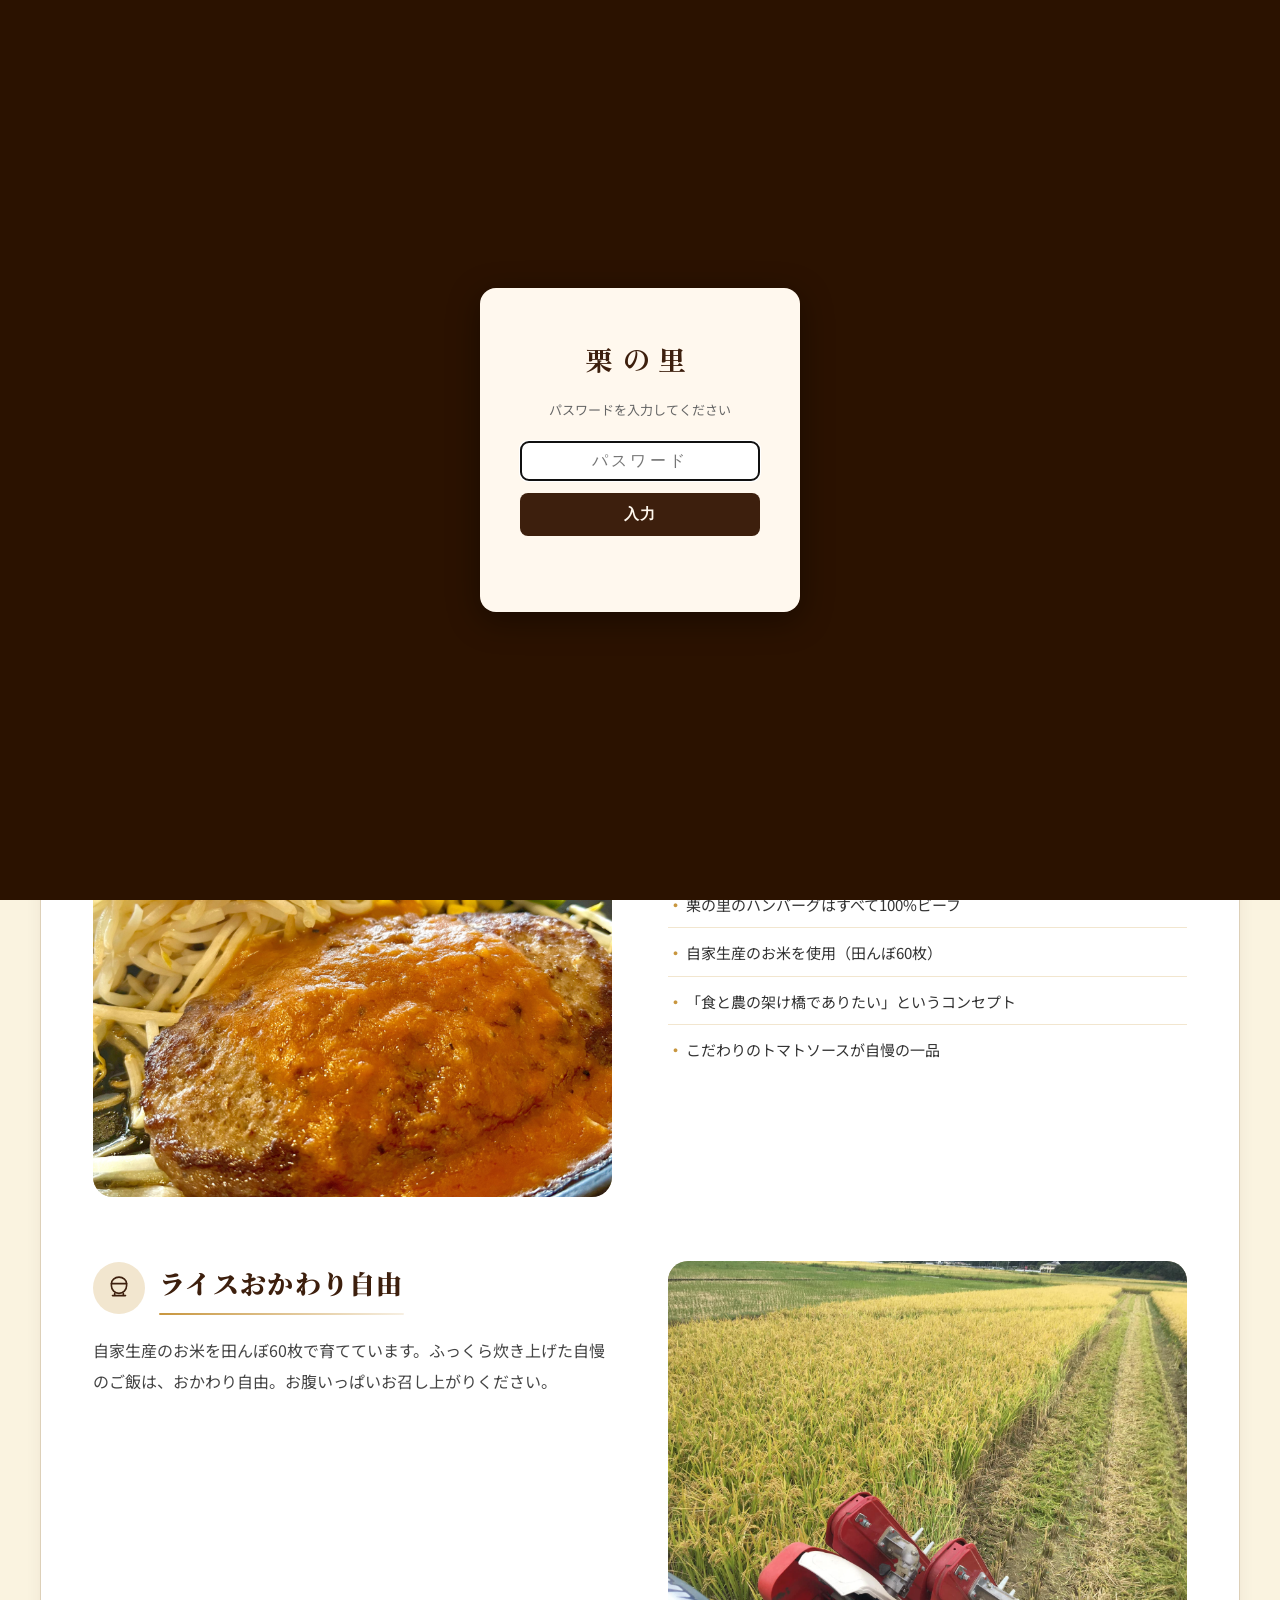
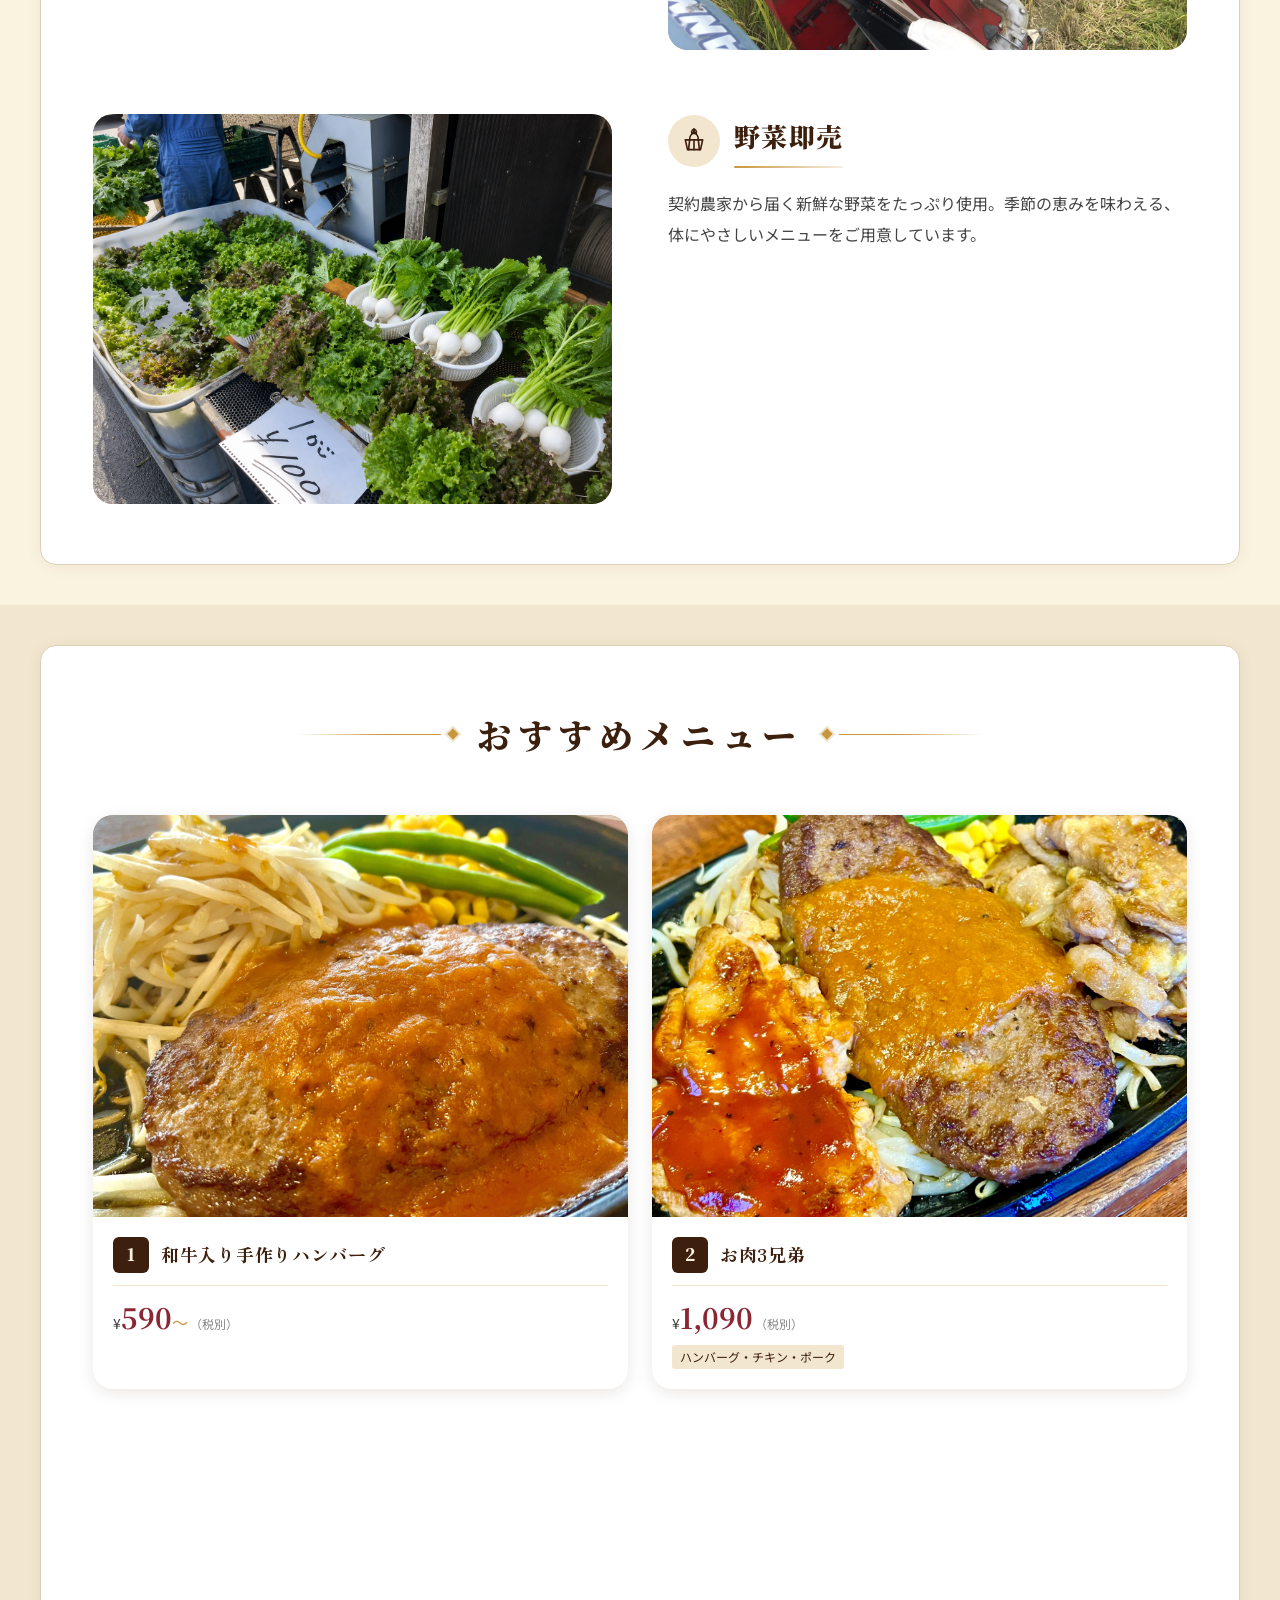
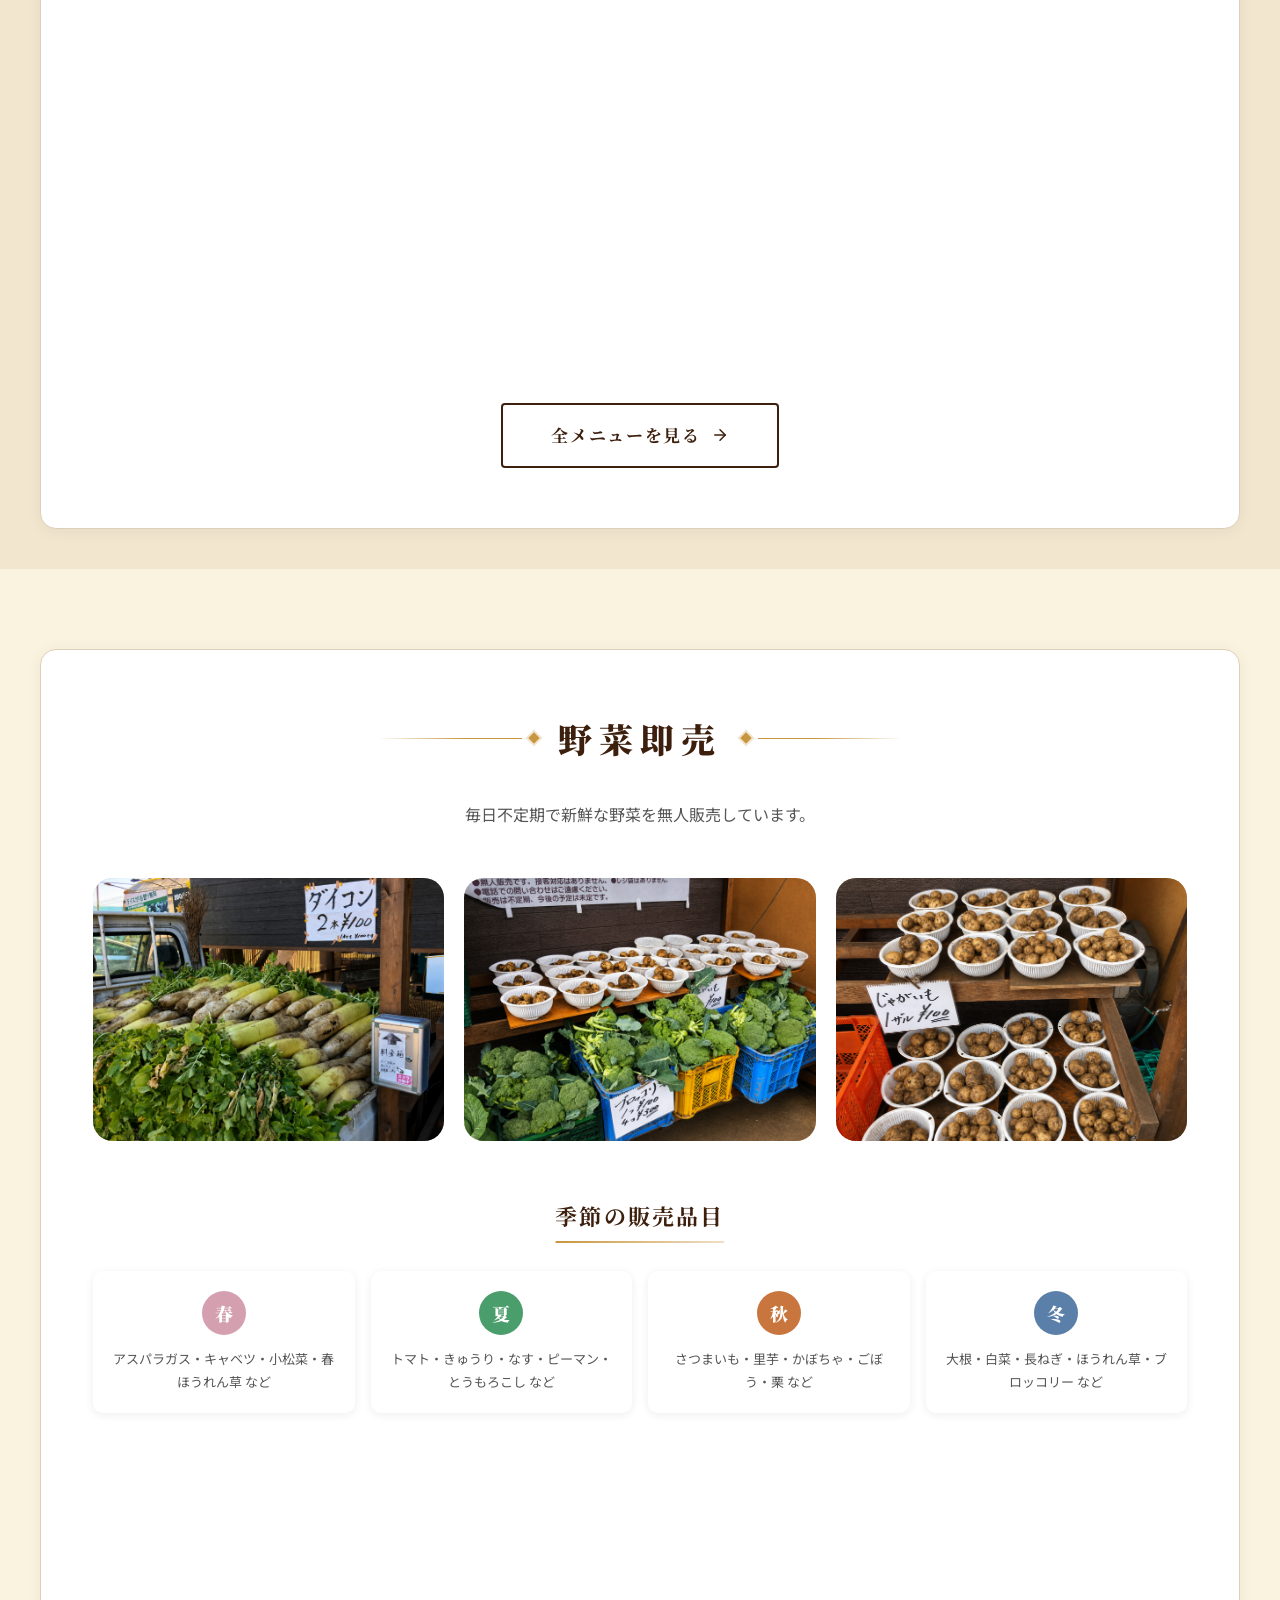
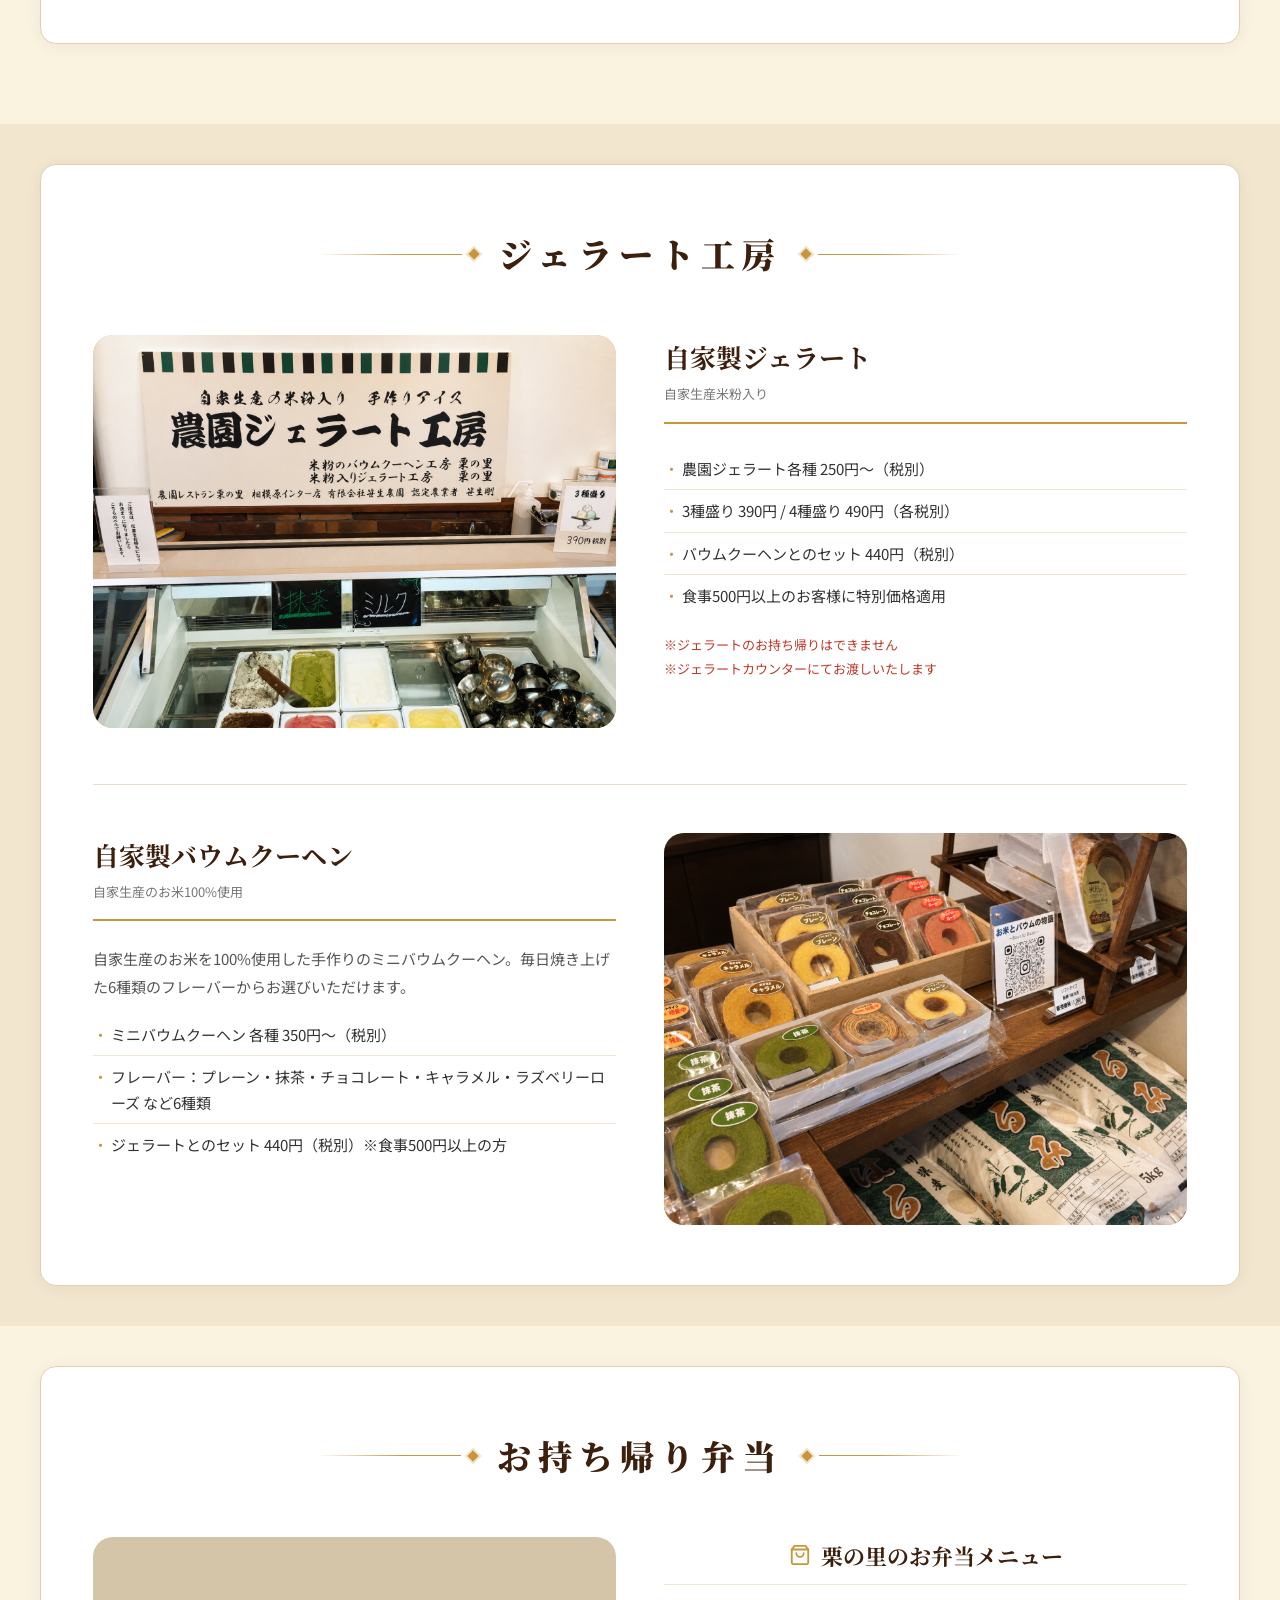
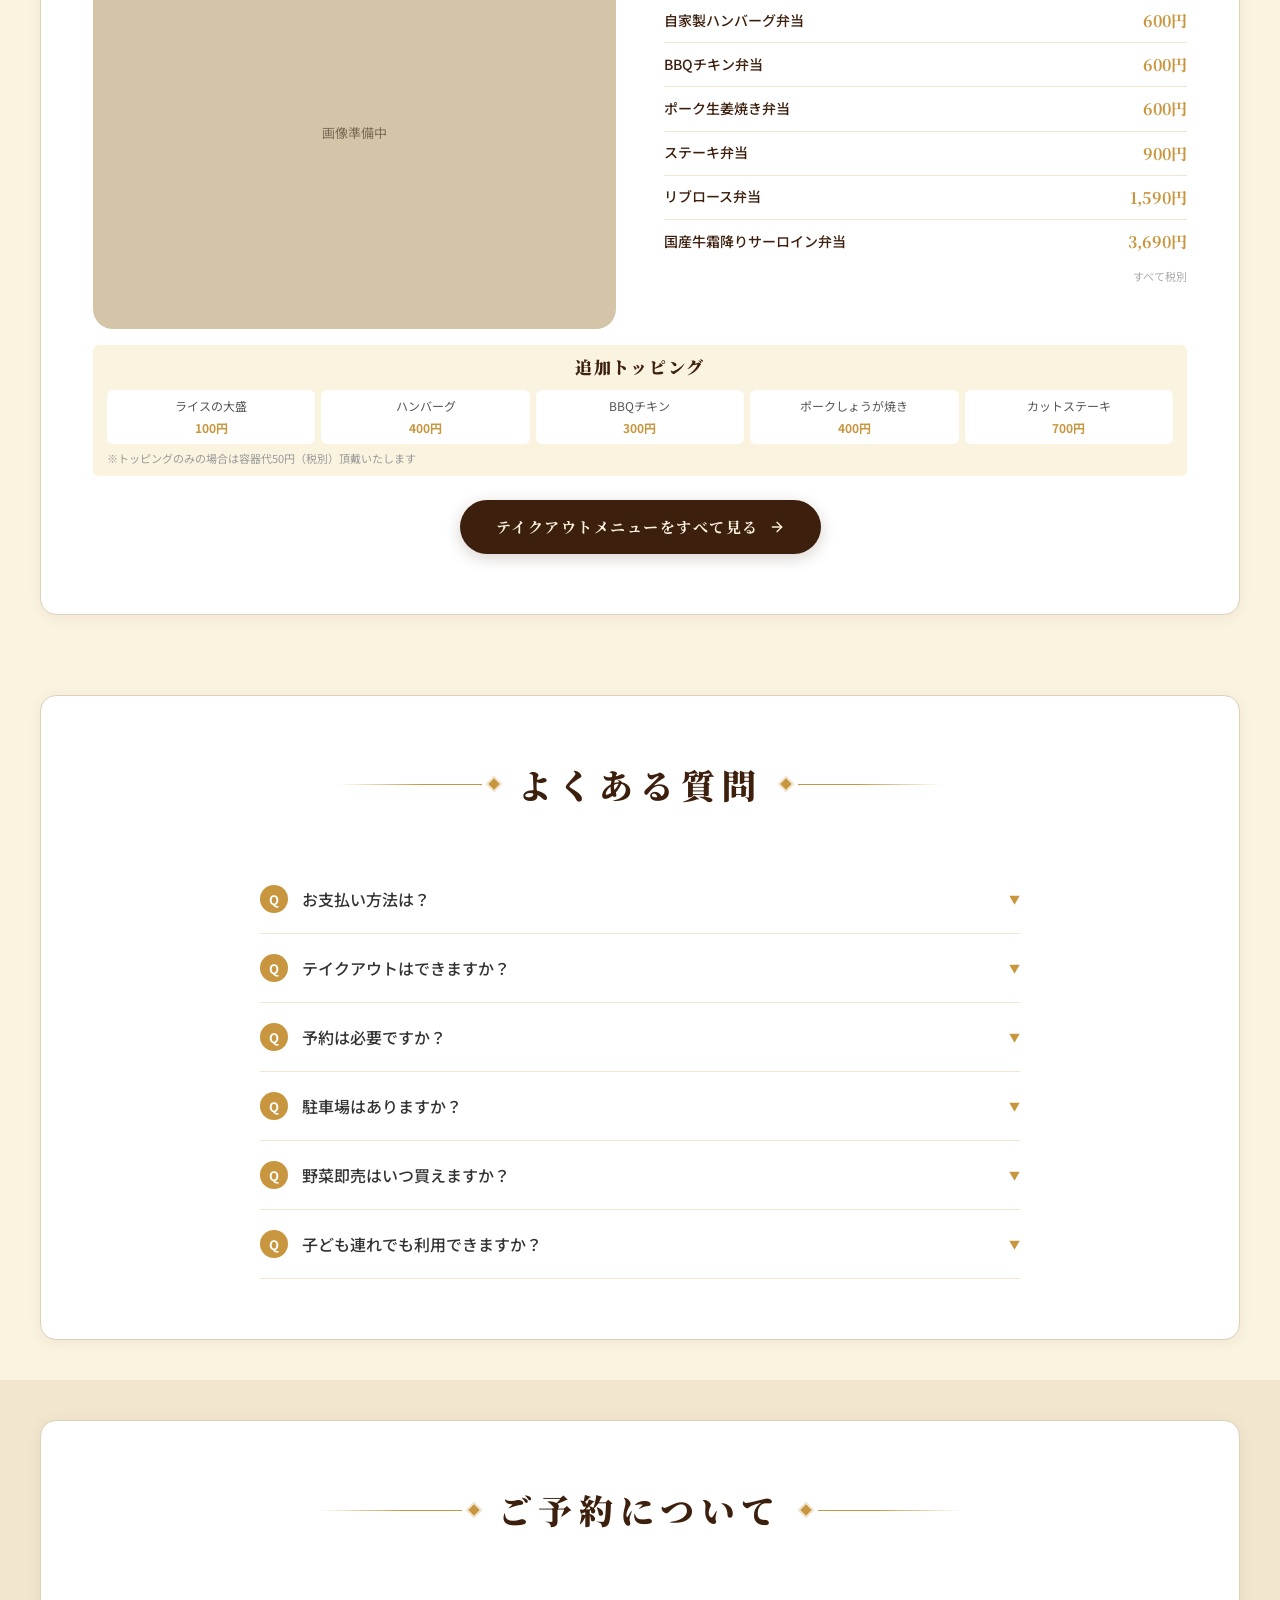
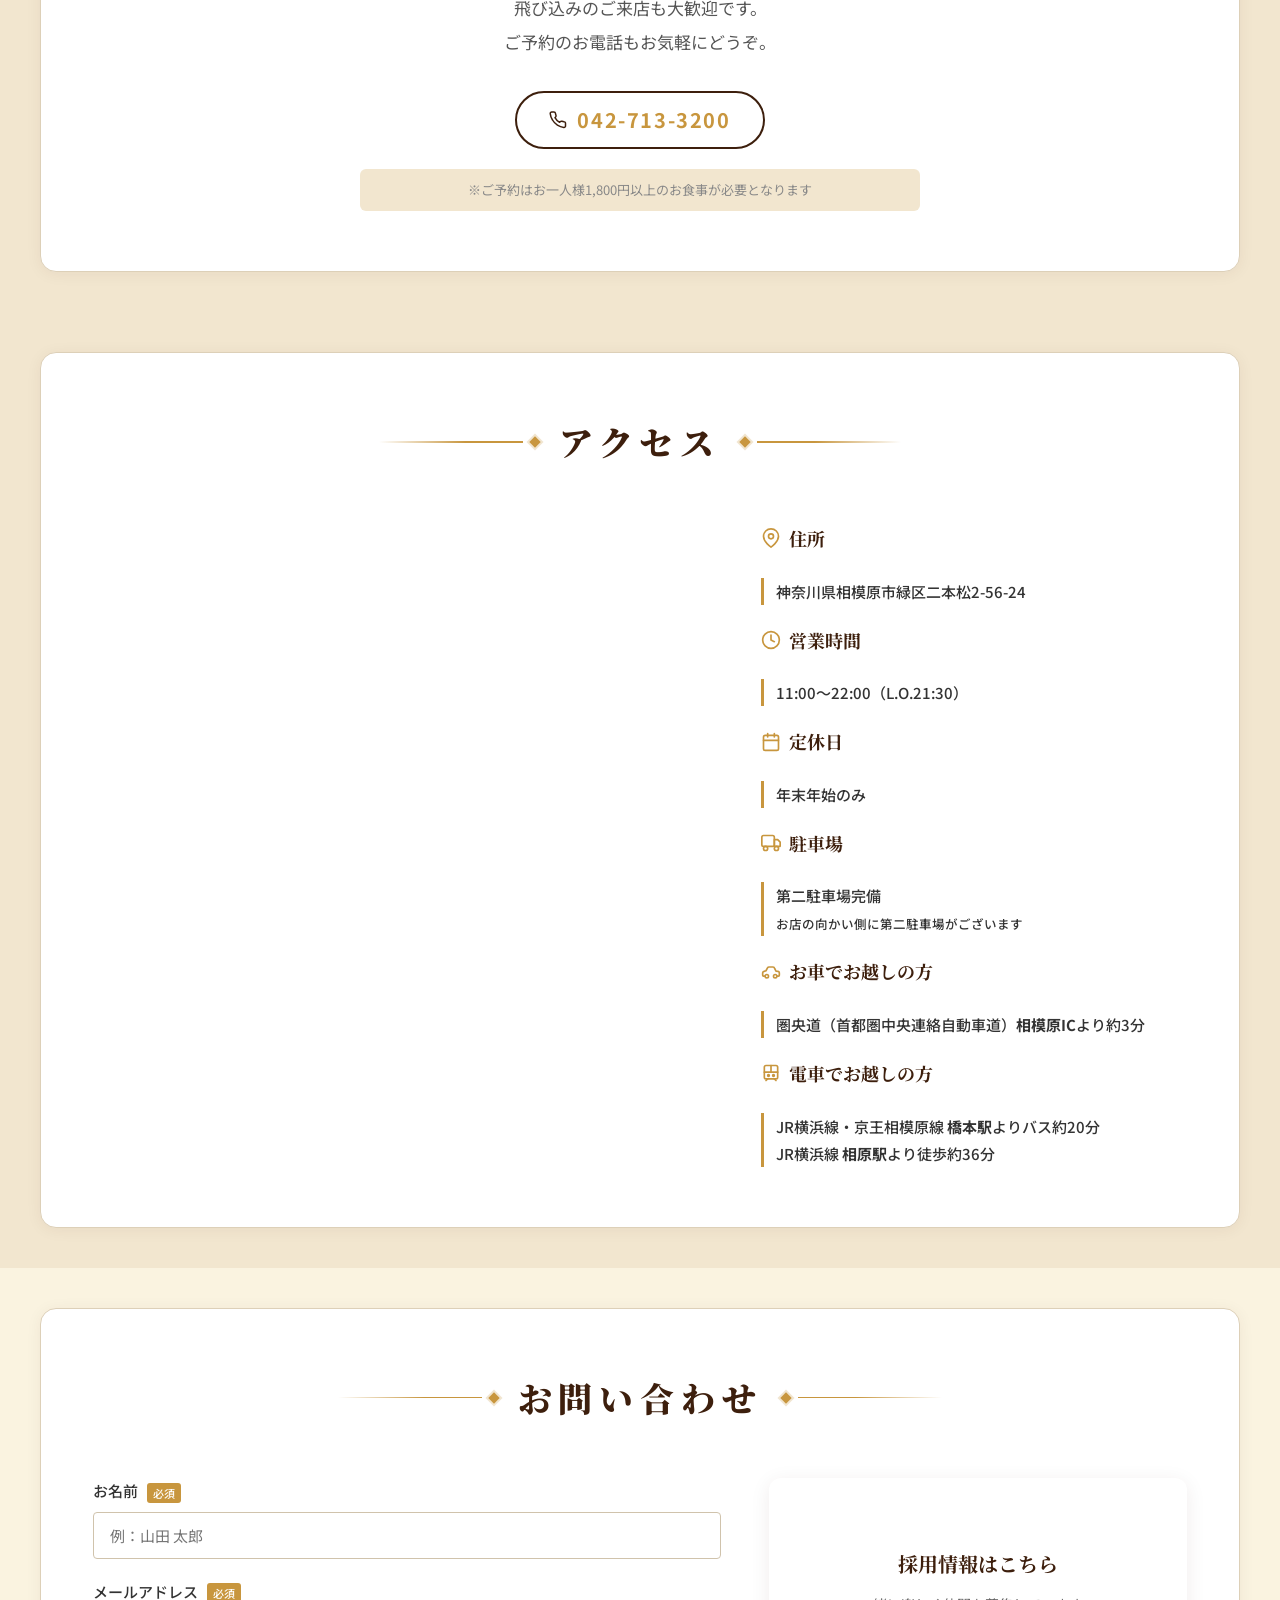
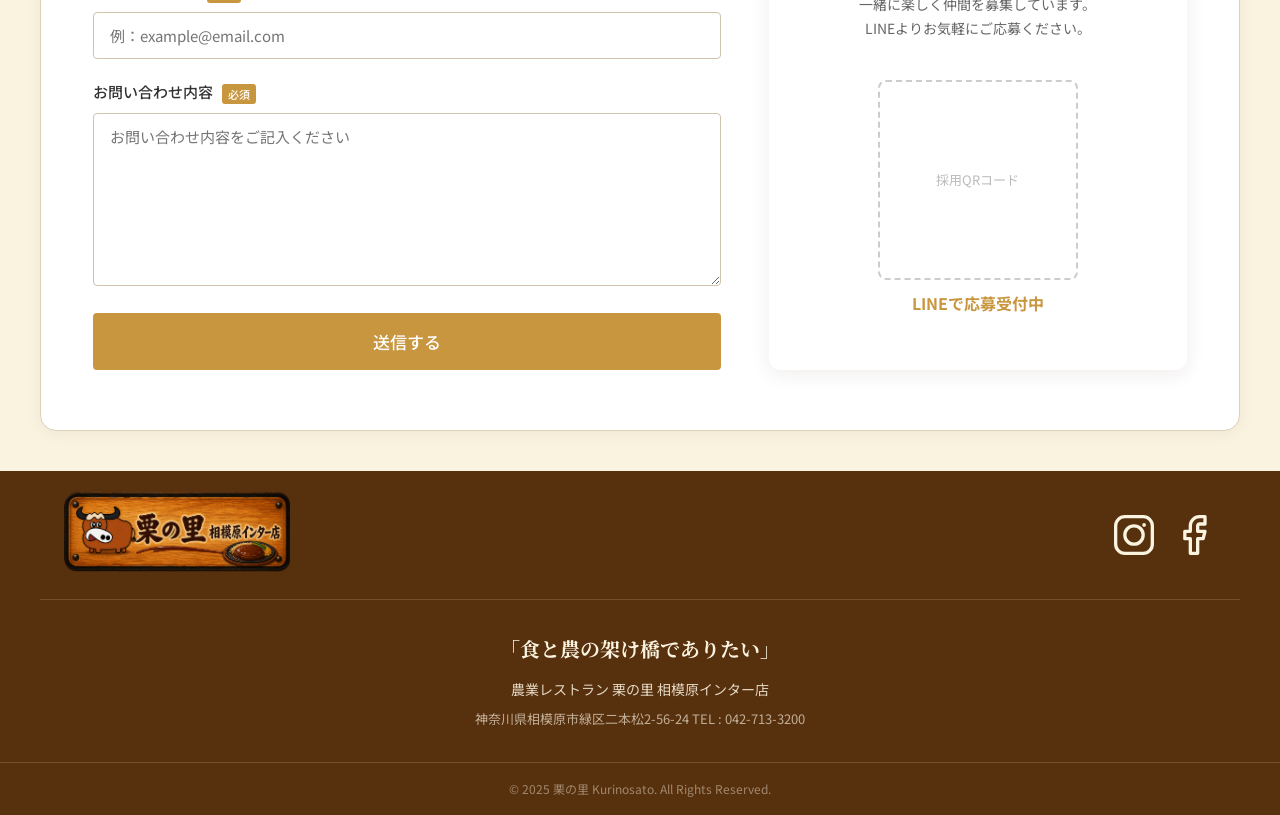
==== commit 4e182660: "パスワード保護を追加" ====
--- a/index.html
+++ b/index.html
@@ -3,6 +3,7 @@
 <head>
   <meta charset="UTF-8">
   <meta name="viewport" content="width=device-width, initial-scale=1.0">
+  <script src="js/password-check.js"></script>
   <title>農業レストラン 栗の里 | 相模原インター店</title>
   <link rel="preconnect" href="https://fonts.googleapis.com">
   <link rel="preconnect" href="https://fonts.gstatic.com" crossorigin>
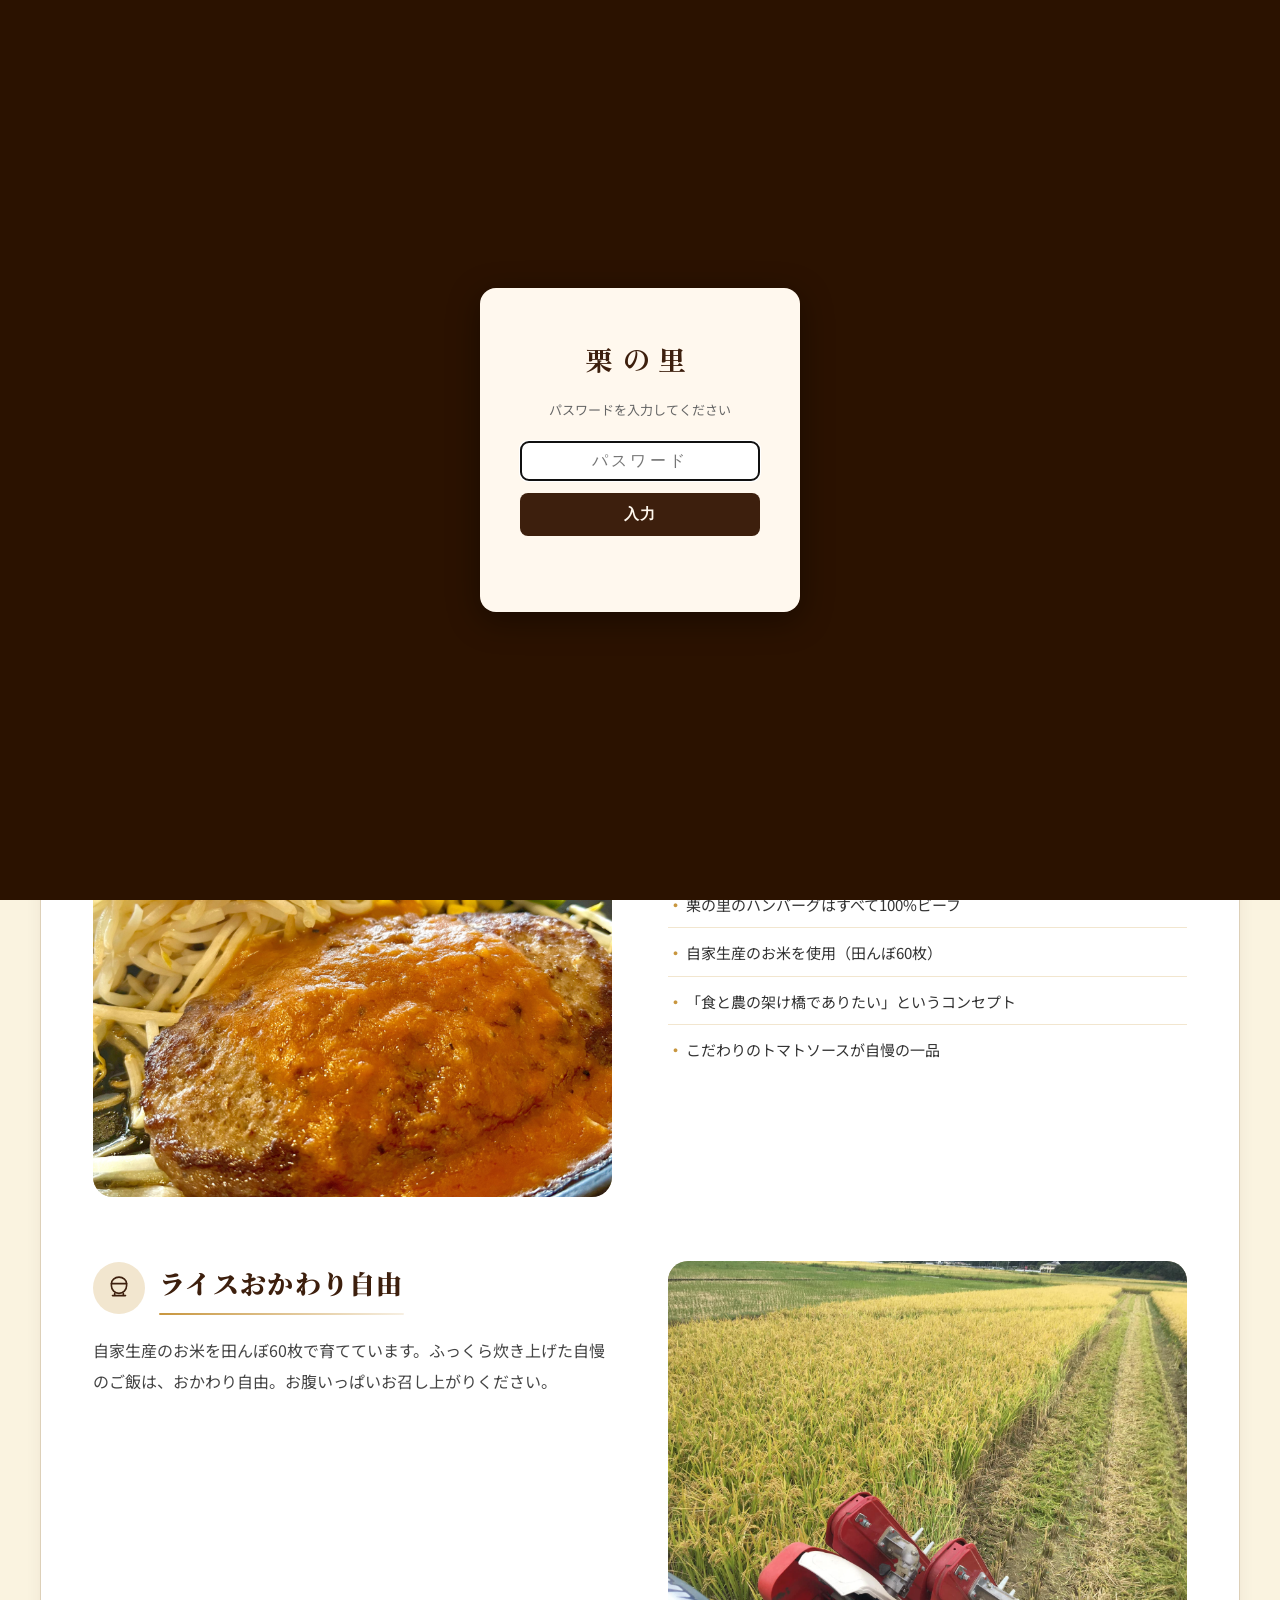
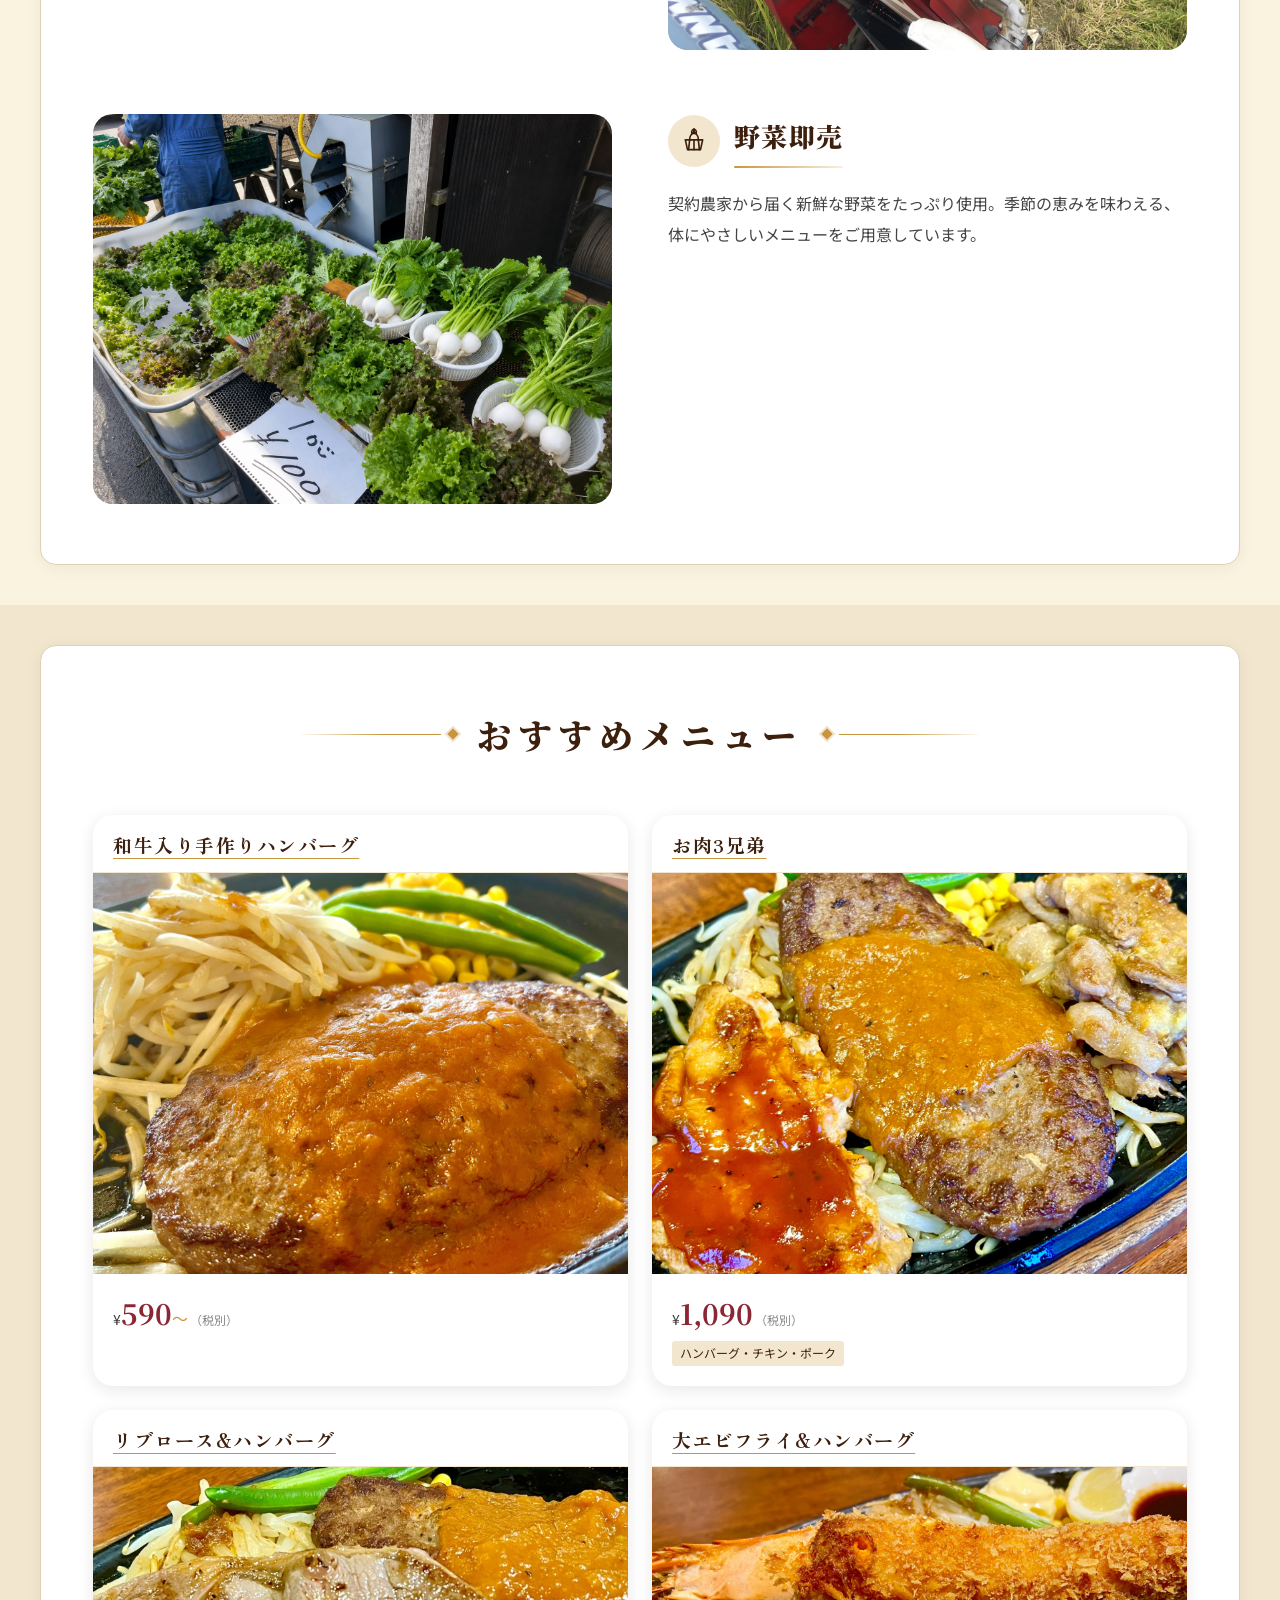
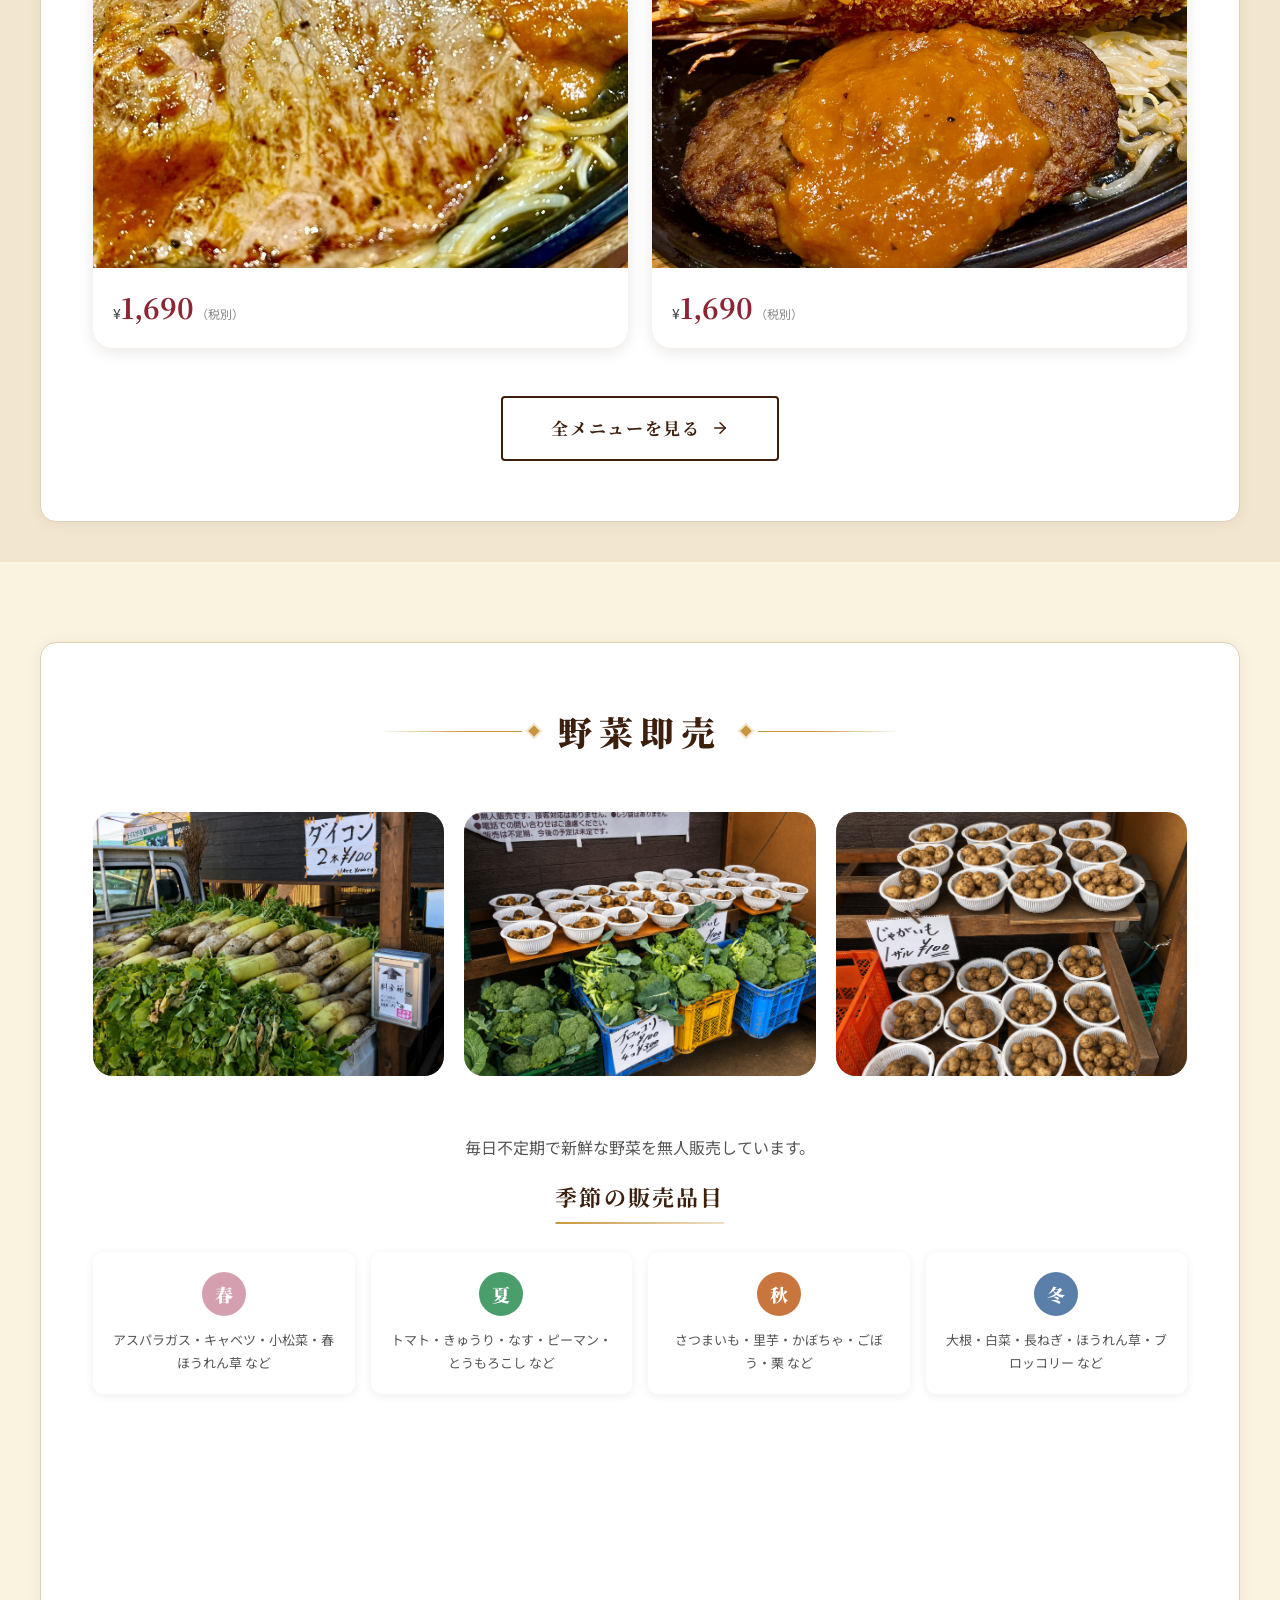
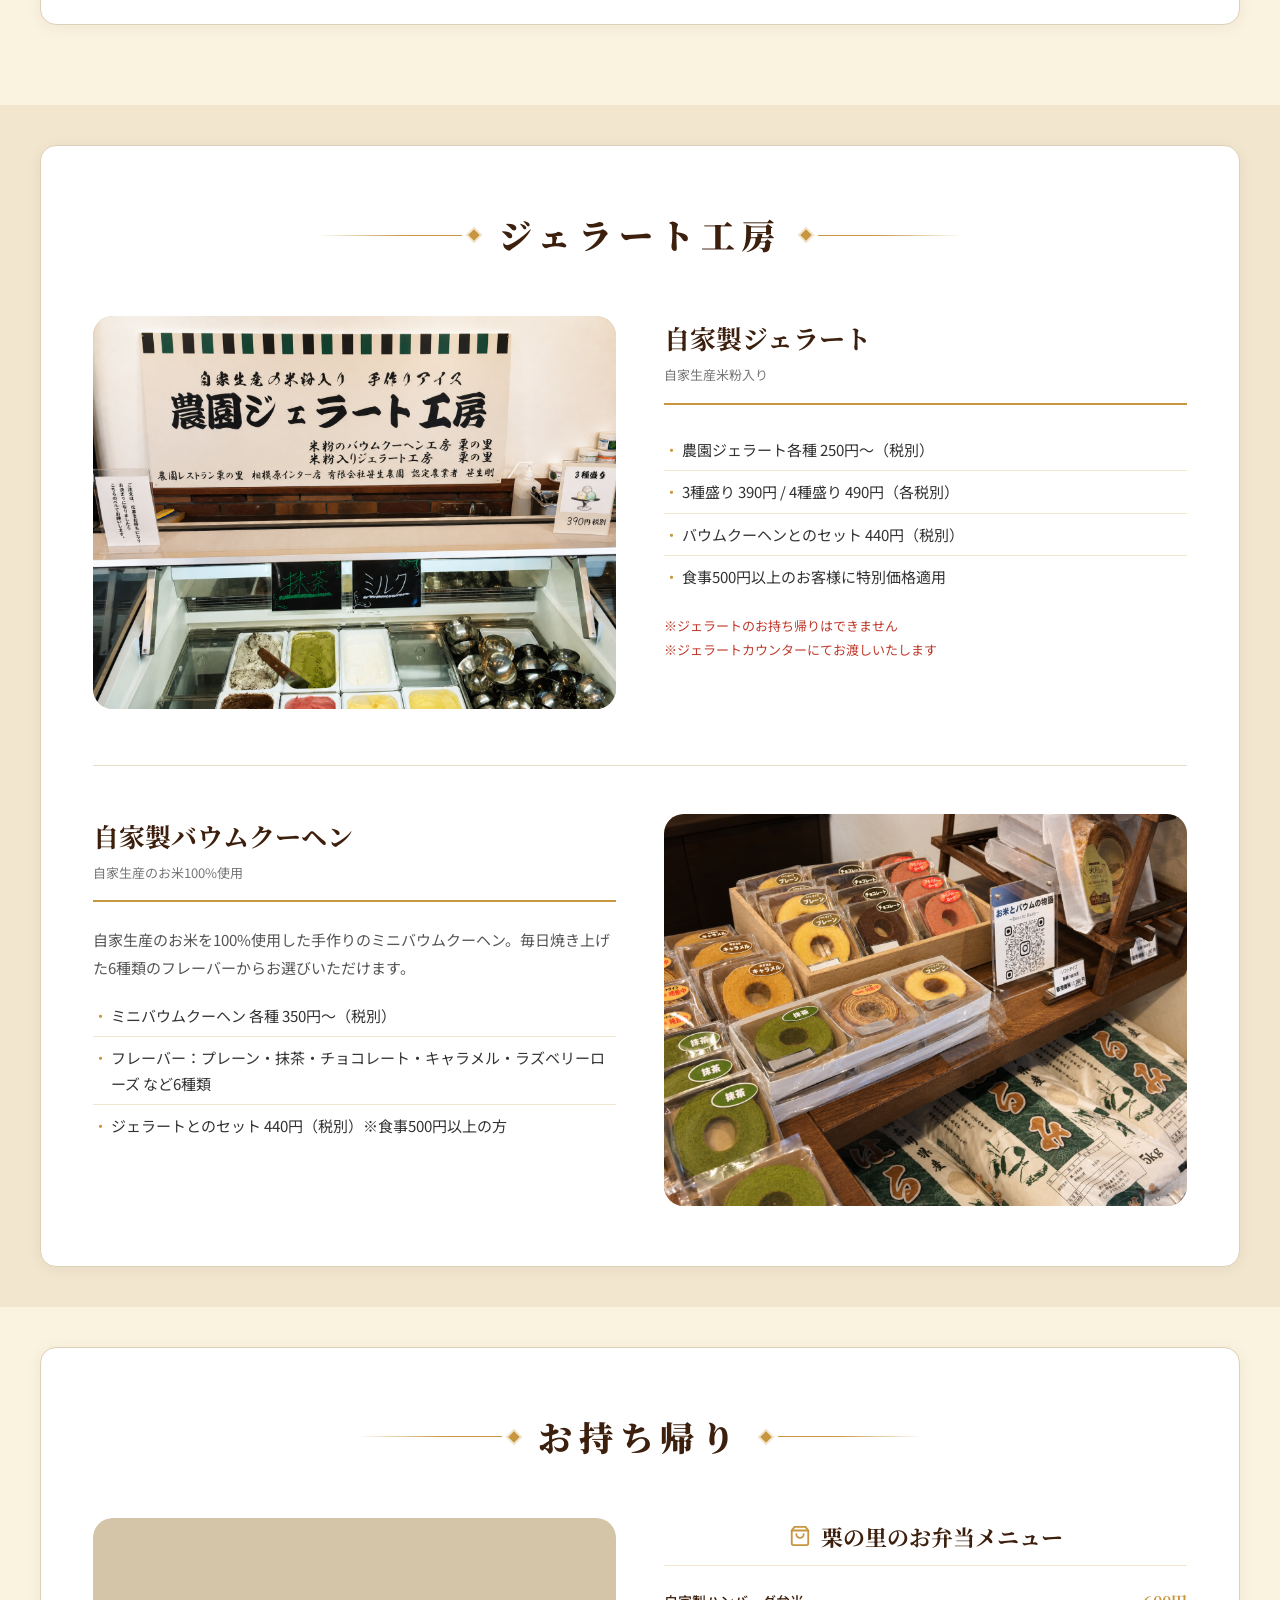
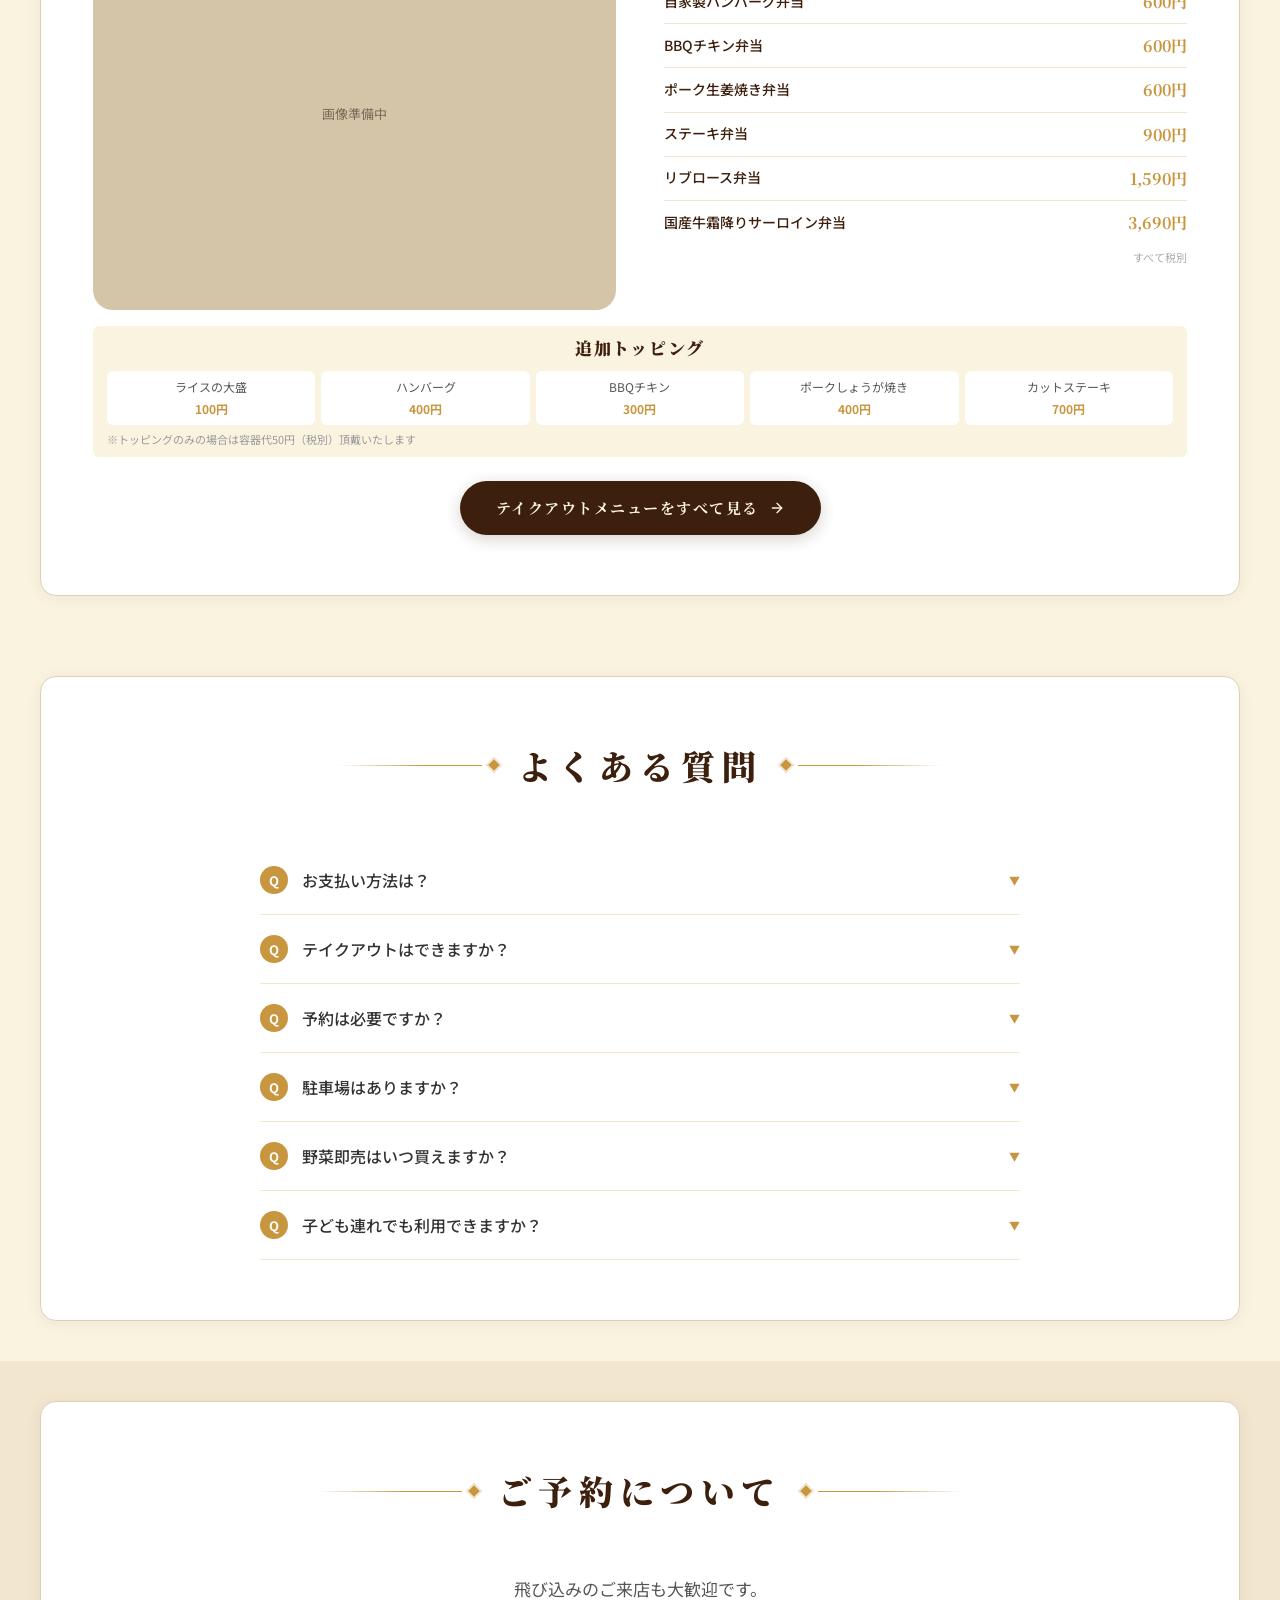
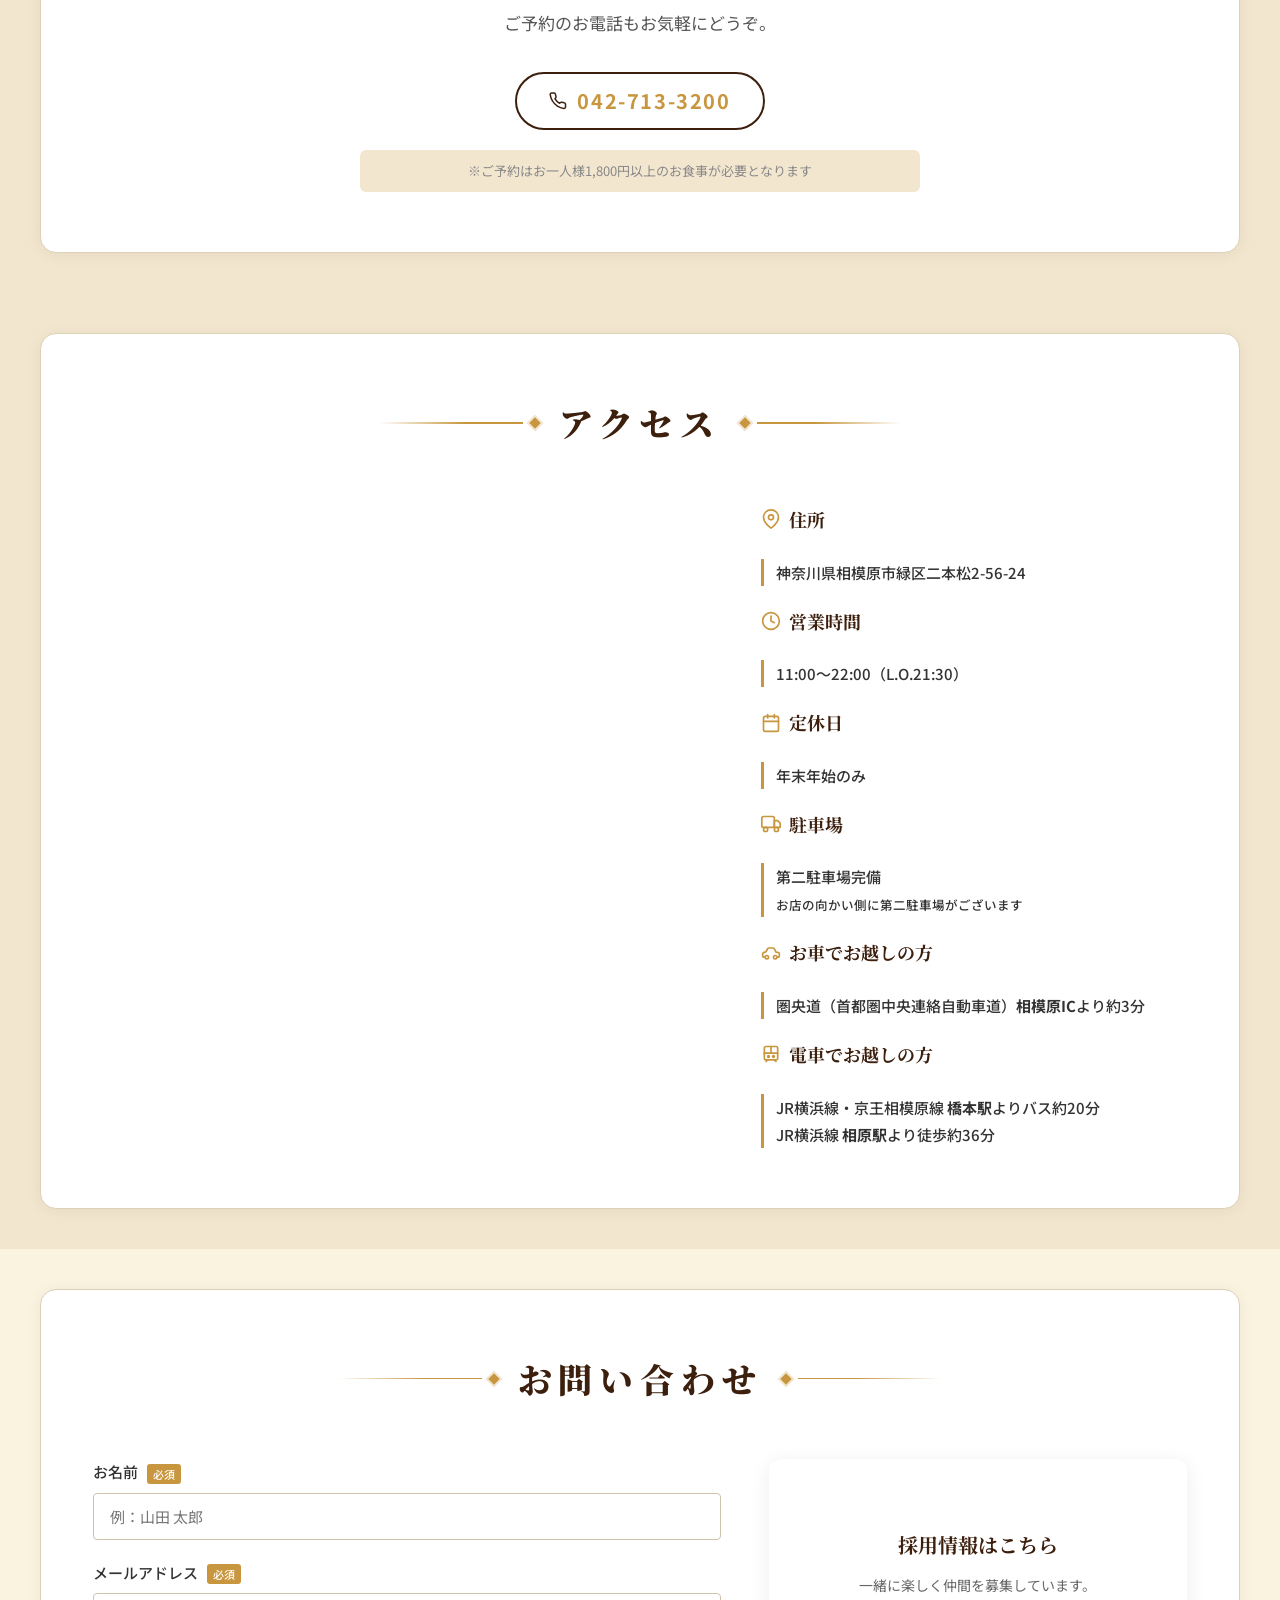
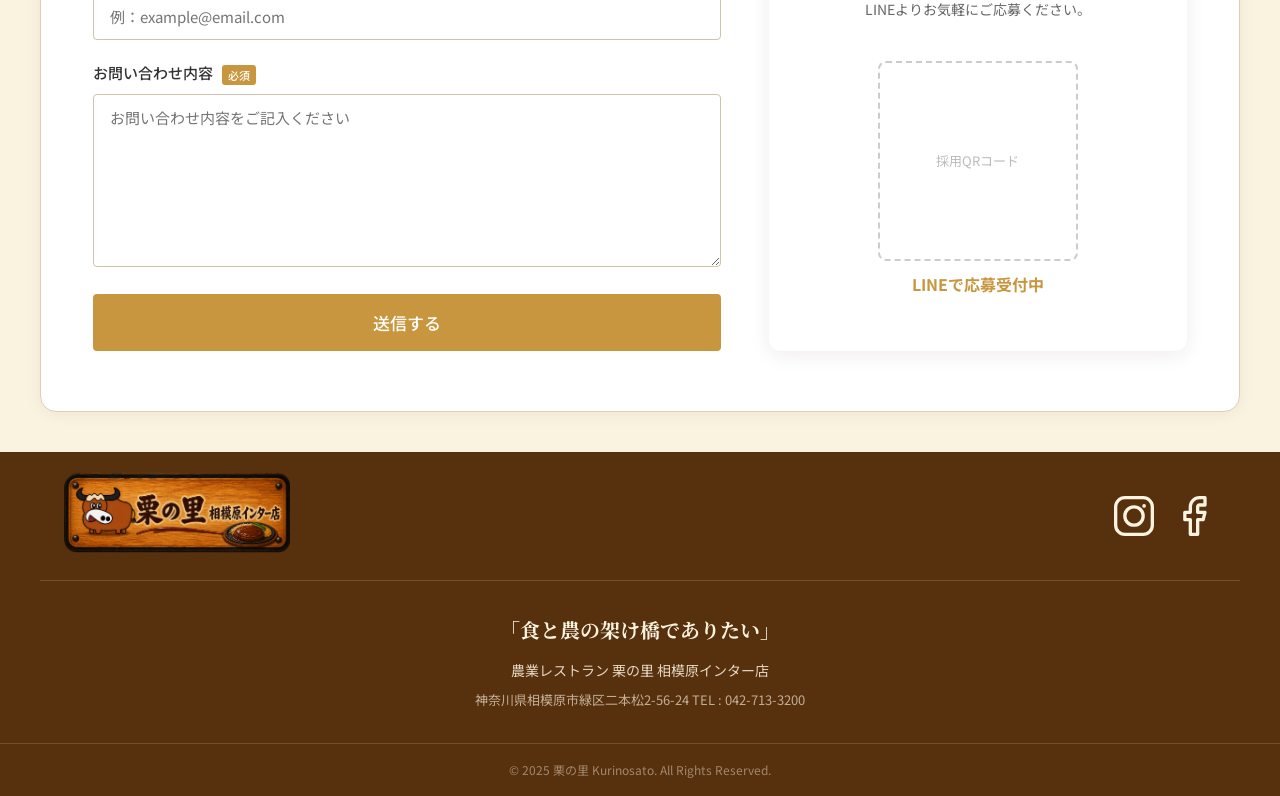
==== commit 61f38021: "スマホレイアウト各種改善・メニューセクション並び替え等" ====
--- a/index.html
+++ b/index.html
@@ -71,7 +71,7 @@
     <section class="section kodawari-section" id="kodawari">
       <div class="container">
         <h2 class="section-title">
-          <span class="title-line"></span>こだわり<span class="title-line"></span>
+          <span class="title-line"></span>栗の里のこだわり<span class="title-line"></span>
         </h2>
         <div class="kodawari-list">
 
@@ -156,28 +156,26 @@
 
           <!-- メニュー① -->
           <div class="menu-card fade-in">
+            <div class="menu-name-row">
+<span class="menu-name">和牛入り手作りハンバーグ</span>
+            </div>
             <div class="menu-img-wrap">
               <img src="img/menu1.jpg" alt="和牛入り手作りハンバーグ" onerror="this.style.display='none'">
             </div>
             <div class="menu-info">
-              <div class="menu-name-row">
-                <span class="menu-badge">1</span>
-                <span class="menu-name">和牛入り手作りハンバーグ</span>
-              </div>
               <p class="menu-price">¥<strong>590</strong><span class="price-from">〜</span><span class="price-tax">（税別）</span></p>
             </div>
           </div>
 
           <!-- メニュー② -->
           <div class="menu-card fade-in">
+            <div class="menu-name-row">
+<span class="menu-name">お肉3兄弟</span>
+            </div>
             <div class="menu-img-wrap">
               <img src="img/menu2.jpg" alt="お肉3兄弟" onerror="this.style.display='none'">
             </div>
             <div class="menu-info">
-              <div class="menu-name-row">
-                <span class="menu-badge">2</span>
-                <span class="menu-name">お肉3兄弟</span>
-              </div>
               <p class="menu-price">¥<strong>1,090</strong><span class="price-tax">（税別）</span></p>
               <span class="badge-note">ハンバーグ・チキン・ポーク</span>
             </div>
@@ -185,28 +183,26 @@
 
           <!-- メニュー③ -->
           <div class="menu-card fade-in menu-sp-hide">
+            <div class="menu-name-row">
+<span class="menu-name">リブロース&amp;ハンバーグ</span>
+            </div>
             <div class="menu-img-wrap">
               <img src="img/menu3.jpg" alt="リブロース&ハンバーグ" onerror="this.style.display='none'">
             </div>
             <div class="menu-info">
-              <div class="menu-name-row">
-                <span class="menu-badge">3</span>
-                <span class="menu-name">リブロース&amp;ハンバーグ</span>
-              </div>
               <p class="menu-price">¥<strong>1,690</strong><span class="price-tax">（税別）</span></p>
             </div>
           </div>
 
           <!-- メニュー④ -->
           <div class="menu-card fade-in menu-sp-hide">
+            <div class="menu-name-row">
+<span class="menu-name">大エビフライ&amp;ハンバーグ</span>
+            </div>
             <div class="menu-img-wrap">
               <img src="img/menu4.jpg" alt="大エビフライ&ハンバーグ" onerror="this.style.display='none'">
             </div>
             <div class="menu-info">
-              <div class="menu-name-row">
-                <span class="menu-badge">4</span>
-                <span class="menu-name">大エビフライ&amp;ハンバーグ</span>
-              </div>
               <p class="menu-price">¥<strong>1,690</strong><span class="price-tax">（税別）</span></p>
             </div>
           </div>
@@ -232,11 +228,10 @@
       <div class="container">
 
         <!-- タイトルエリア -->
-        <div class="veg-title-area">
+        <div class="veg-title-area" style="margin-bottom: 8px;">
           <h2 class="section-title">
             <span class="title-line"></span>野菜即売<span class="title-line"></span>
           </h2>
-          <p class="veg-lead">毎日不定期で新鮮な野菜を無人販売しています。</p>
         </div>
 
         <!-- 写真グリッド（最大3枚） -->
@@ -252,6 +247,8 @@
             <img src="img/veg_photo3.jpg" alt="野菜販売写真3" onerror="this.style.display='none'">
           </div>
         </div>
+
+        <p class="veg-lead" style="margin: 10px 0 16px; text-align:center;">毎日不定期で新鮮な野菜を無人販売しています。</p>
 
         <!-- 季節ごとの販売品目 -->
         <div class="veg-seasons fade-in">
@@ -357,7 +354,7 @@
     <section class="section takeout-section" id="takeout">
       <div class="container">
         <h2 class="section-title">
-          <span class="title-line"></span>お持ち帰り弁当<span class="title-line"></span>
+          <span class="title-line"></span>お持ち帰り<span class="title-line"></span>
         </h2>
         <div class="bento-inner fade-in">
           <div class="gelato-img-wrap">
--- a/css/style.css
+++ b/css/style.css
@@ -880,8 +880,7 @@
   display: flex;
   align-items: center;
   gap: 12px;
-  margin-bottom: 12px;
-  padding-bottom: 12px;
+  padding: 16px 20px 12px;
   border-bottom: 1px solid var(--light-brown);
 }
 
@@ -904,12 +903,15 @@
 }
 
 .menu-name {
-  font-family: 'Zen Old Mincho', var(--font-serif);
-  font-size: 18px;
+  font-family: 'Shippori Mincho', 'Zen Old Mincho', var(--font-serif);
+  font-size: 19px;
   font-weight: 900;
   line-height: 1.5;
   color: var(--dark-brown);
-  letter-spacing: 0.04em;
+  letter-spacing: 0.08em;
+  text-decoration: underline;
+  text-underline-offset: 5px;
+  text-decoration-color: var(--gold);
 }
 
 .menu-price {
@@ -1177,6 +1179,7 @@
   align-items: start;
 }
 
+
 .gelato-img-wrap {
   position: relative;
   aspect-ratio: 4 / 3;
@@ -2101,8 +2104,12 @@
   }
 
   /* こだわり：全幅レイアウト スマホ対応 */
+  .kodawari-section {
+    padding-top: 24px;
+  }
+
   .kodawari-section .container {
-    padding: 36px 14px 24px;
+    padding: 16px 0 24px;
   }
 
   .kodawari-list {
@@ -2137,10 +2144,10 @@
     height: 20px;
   }
 
-  /* 画像を左右余白の外まで広げて画面幅いっぱいに */
+  /* こだわり画像：他セクションと余白を統一 */
   .kodawari-item-img {
-    margin-left: -14px;
-    margin-right: -14px;
+    margin-left: 10px;
+    margin-right: 10px;
     border-radius: 12px;
   }
 
@@ -2155,6 +2162,21 @@
 
   .card-title {
     font-size: 20px;
+  }
+
+  /* スマホ：全画像に左右余白・角丸 */
+  .menu-img-wrap,
+  .gelato-img-wrap,
+  .takeout-img-wrap {
+    margin-left: 10px;
+    margin-right: 10px;
+    border-radius: 12px;
+  }
+
+  .veg-photo-wrap {
+    margin-left: 10px;
+    margin-right: 10px;
+    width: calc(100% - 20px);
   }
 
   /* 画像を縦幅少なめに */
@@ -2255,7 +2277,6 @@
   }
 
   /* テキストエリアに左右余白を戻す */
-  .gelato-info,
   .bento-topping-box,
   .bento-more-wrap,
   .gelato-section .section-title,
@@ -2264,6 +2285,83 @@
     padding-right: 20px;
   }
 
+  /* ジェラート・バウム・弁当：タイトルを画像の上、リストを画像の下に表示 */
+  .gelato-inner .gelato-info,
+  .baum-inner .gelato-info,
+  .bento-inner .gelato-info {
+    display: contents;
+  }
+
+  .gelato-inner .takeout-head,
+  .baum-inner .takeout-head {
+    order: 1;
+    padding: 0 20px 0;
+    border-bottom: none;
+    margin-bottom: 0;
+  }
+
+  .gelato-inner .takeout-title,
+  .baum-inner .takeout-title {
+    display: inline-block;
+    position: relative;
+    margin-bottom: 12px;
+  }
+
+  .gelato-inner .takeout-title::after,
+  .baum-inner .takeout-title::after {
+    content: '';
+    display: block;
+    width: 100%;
+    height: 2px;
+    background: linear-gradient(to right, var(--gold), rgba(200, 150, 62, 0.3));
+    margin-top: 6px;
+  }
+
+  .gelato-inner .gelato-img-wrap,
+  .baum-inner .gelato-img-wrap,
+  .bento-inner .gelato-img-wrap {
+    order: 2;
+    margin-top: -8px;
+    margin-bottom: 0;
+  }
+
+  .gelato-inner .takeout-list,
+  .baum-inner .takeout-list {
+    padding-top: 16px;
+  }
+
+  .bento-inner .bento-menu-heading {
+    order: 1;
+    padding: 0 20px 0;
+    display: block;
+    position: relative;
+    margin-bottom: 12px;
+    text-align: left;
+  }
+
+  .bento-inner .bento-menu-heading::after {
+    content: '';
+    display: block;
+    width: 100%;
+    height: 2px;
+    background: linear-gradient(to right, var(--gold), rgba(200, 150, 62, 0.3));
+    margin-top: 2px;
+  }
+
+  .bento-inner .bento-menu-list,
+  .bento-inner .bento-tax-note {
+    order: 3;
+    padding: 0 20px;
+  }
+
+  .gelato-inner .takeout-list,
+  .gelato-inner .notice-red,
+  .baum-inner .takeout-list,
+  .baum-inner .card-text {
+    order: 3;
+    padding: 0 20px;
+  }
+
   /* 画像：フル幅・角丸あり */
   .gelato-img-wrap {
     border-radius: 12px;
@@ -2277,6 +2375,7 @@
     grid-template-columns: 1fr;
     gap: 20px;
   }
+
 
   /* お持ち帰り弁当：画像と見出しの間をやや広く */
   .bento-inner {
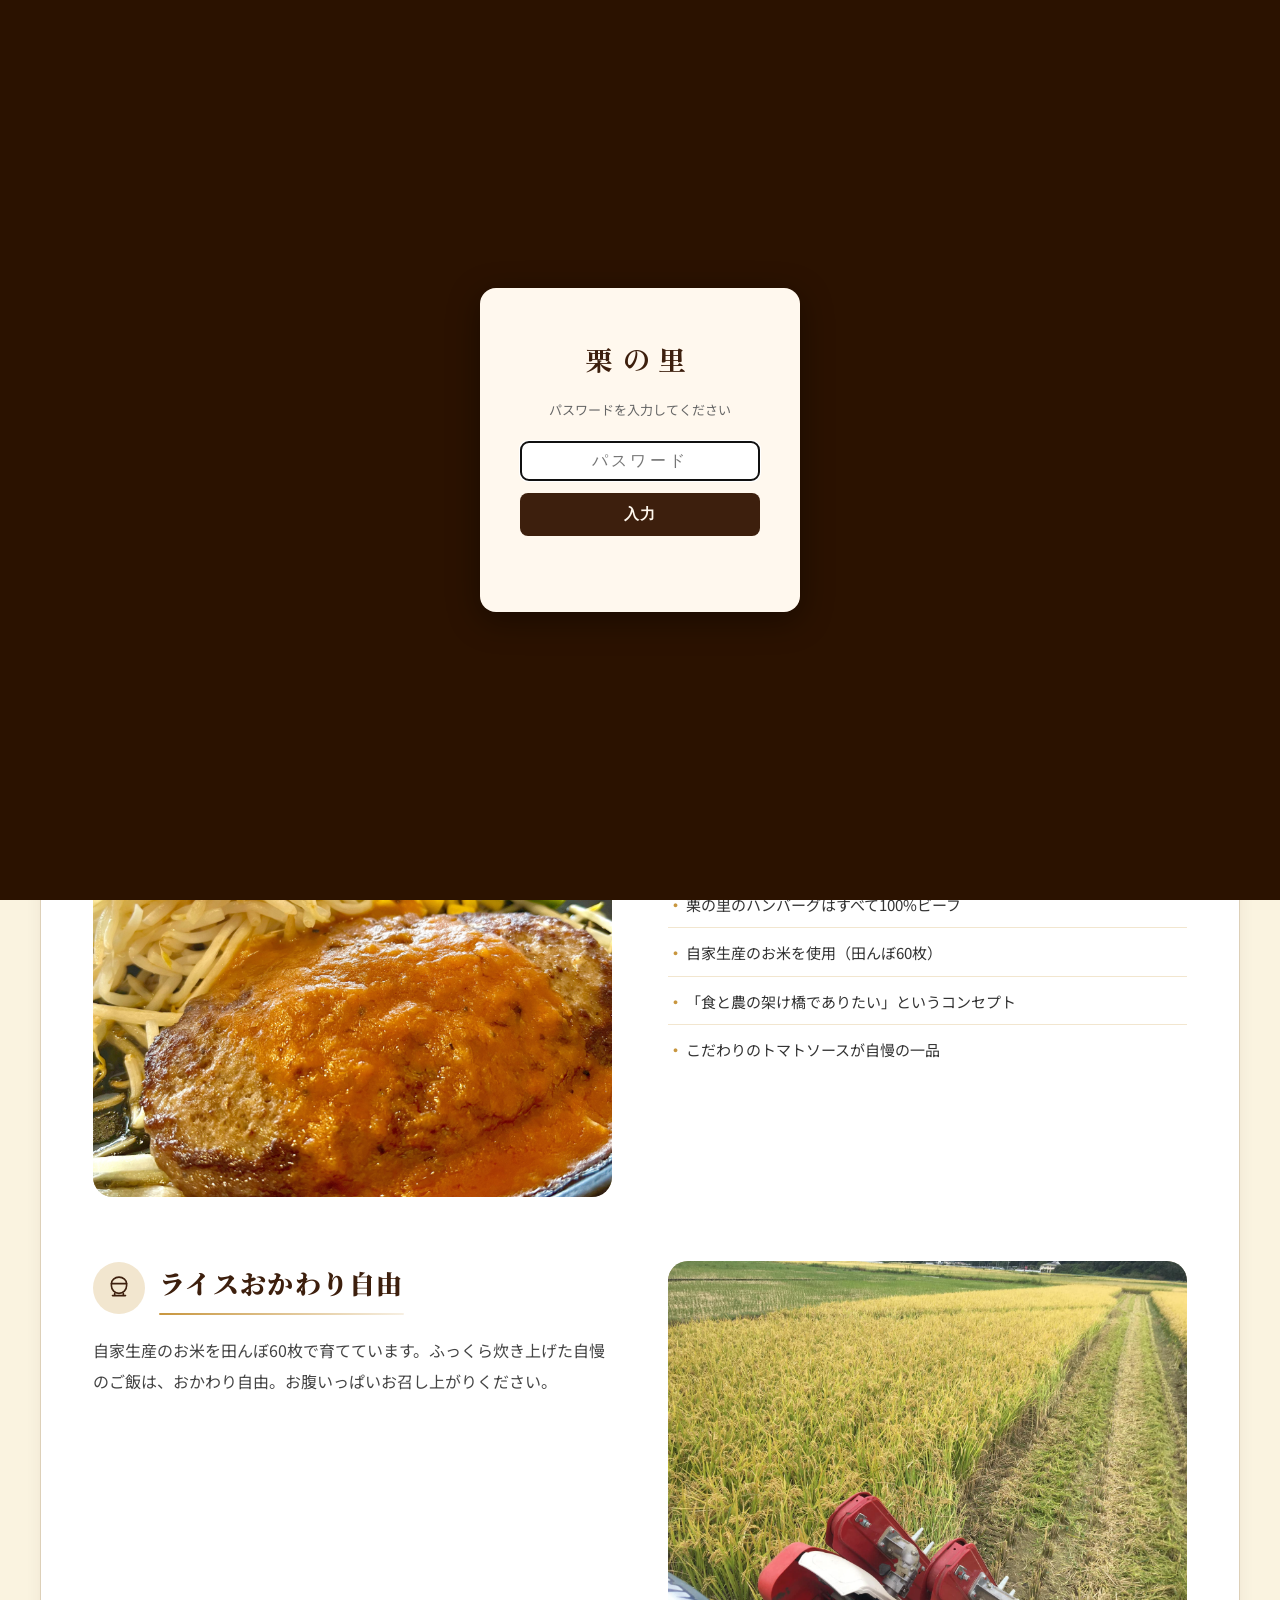
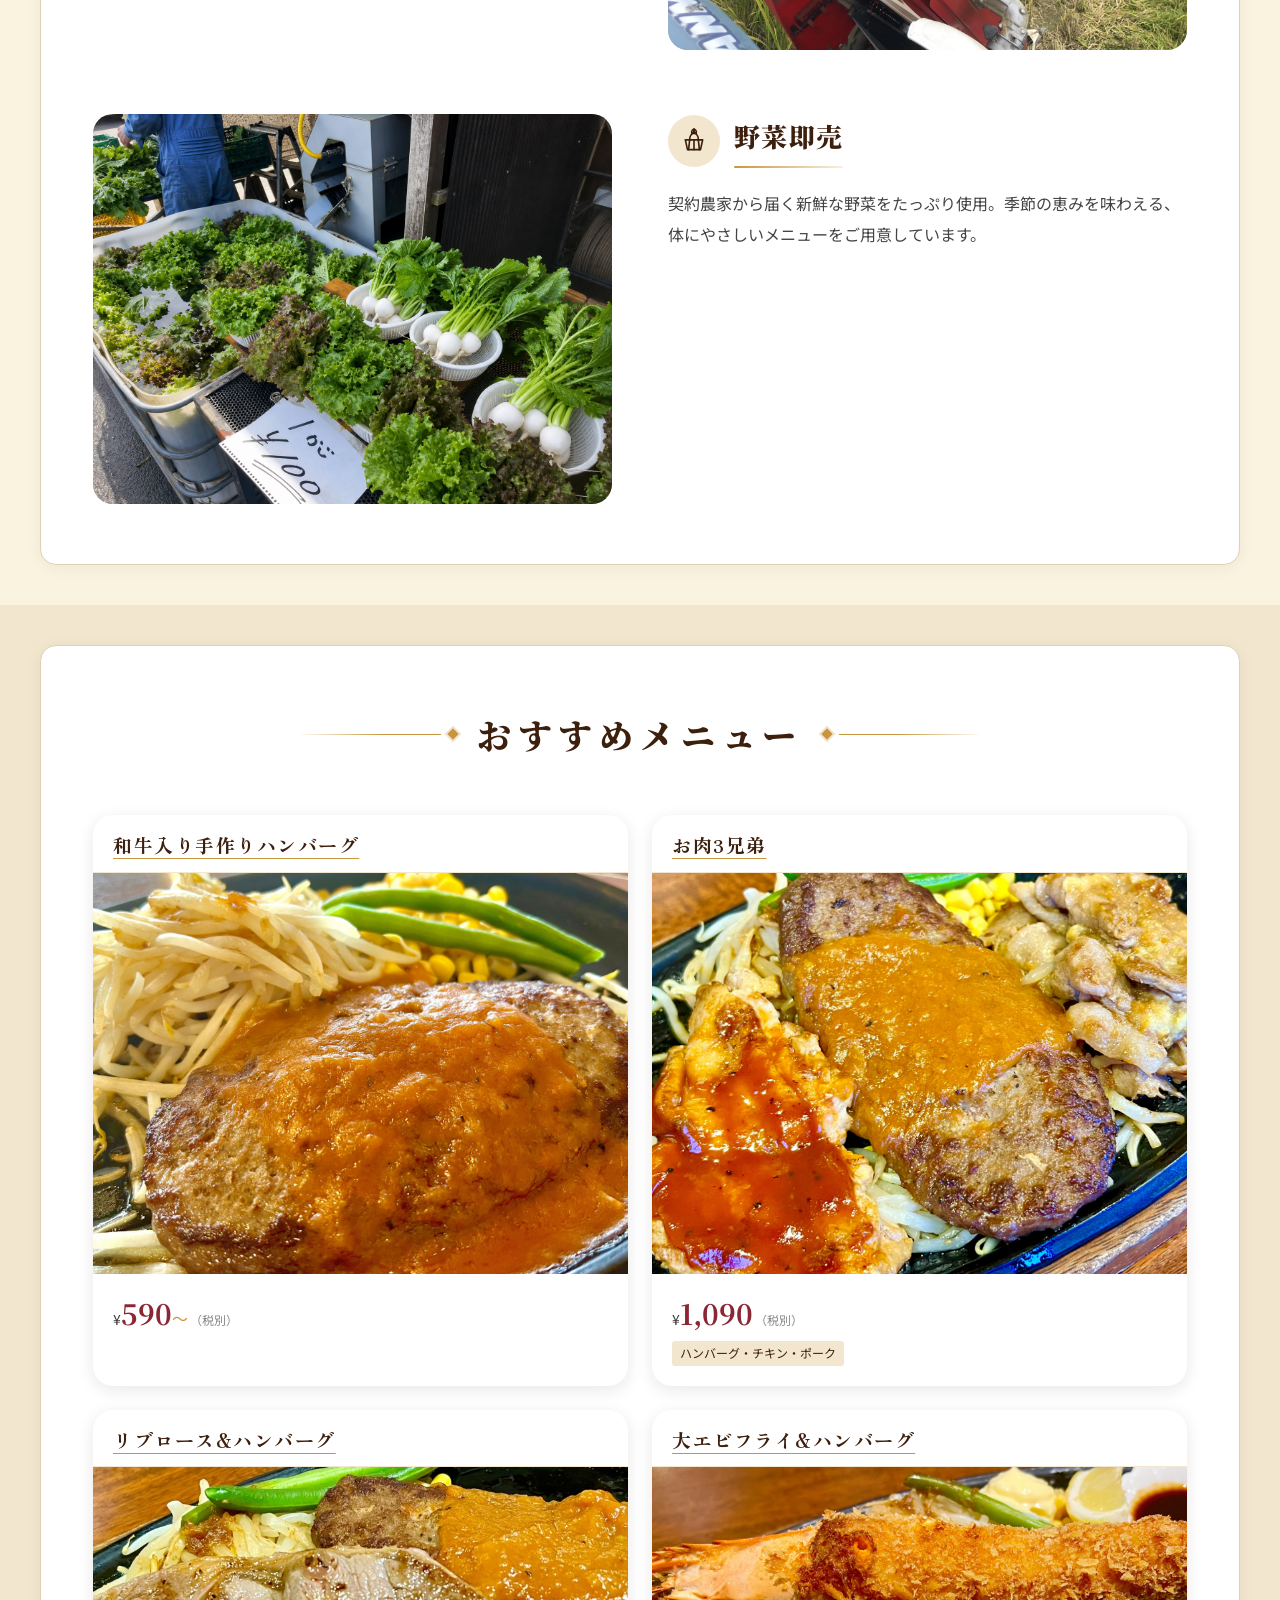
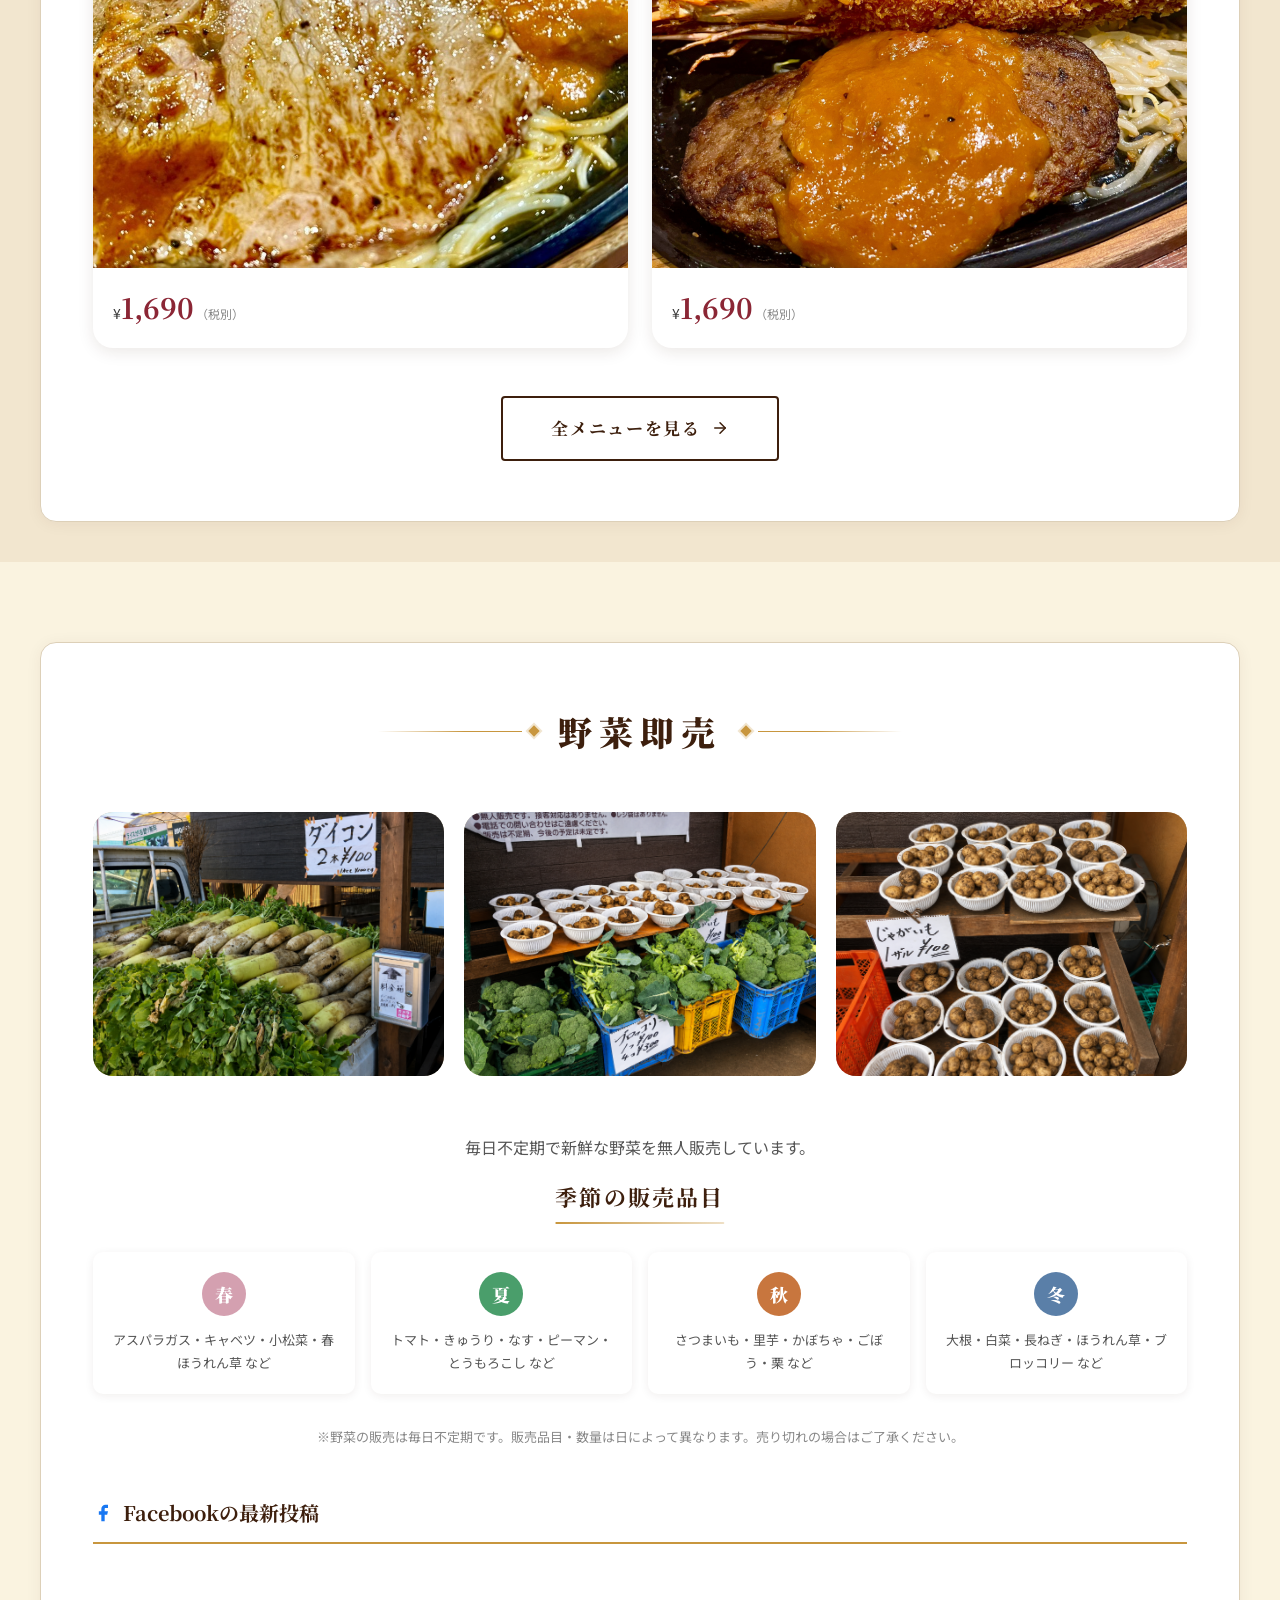
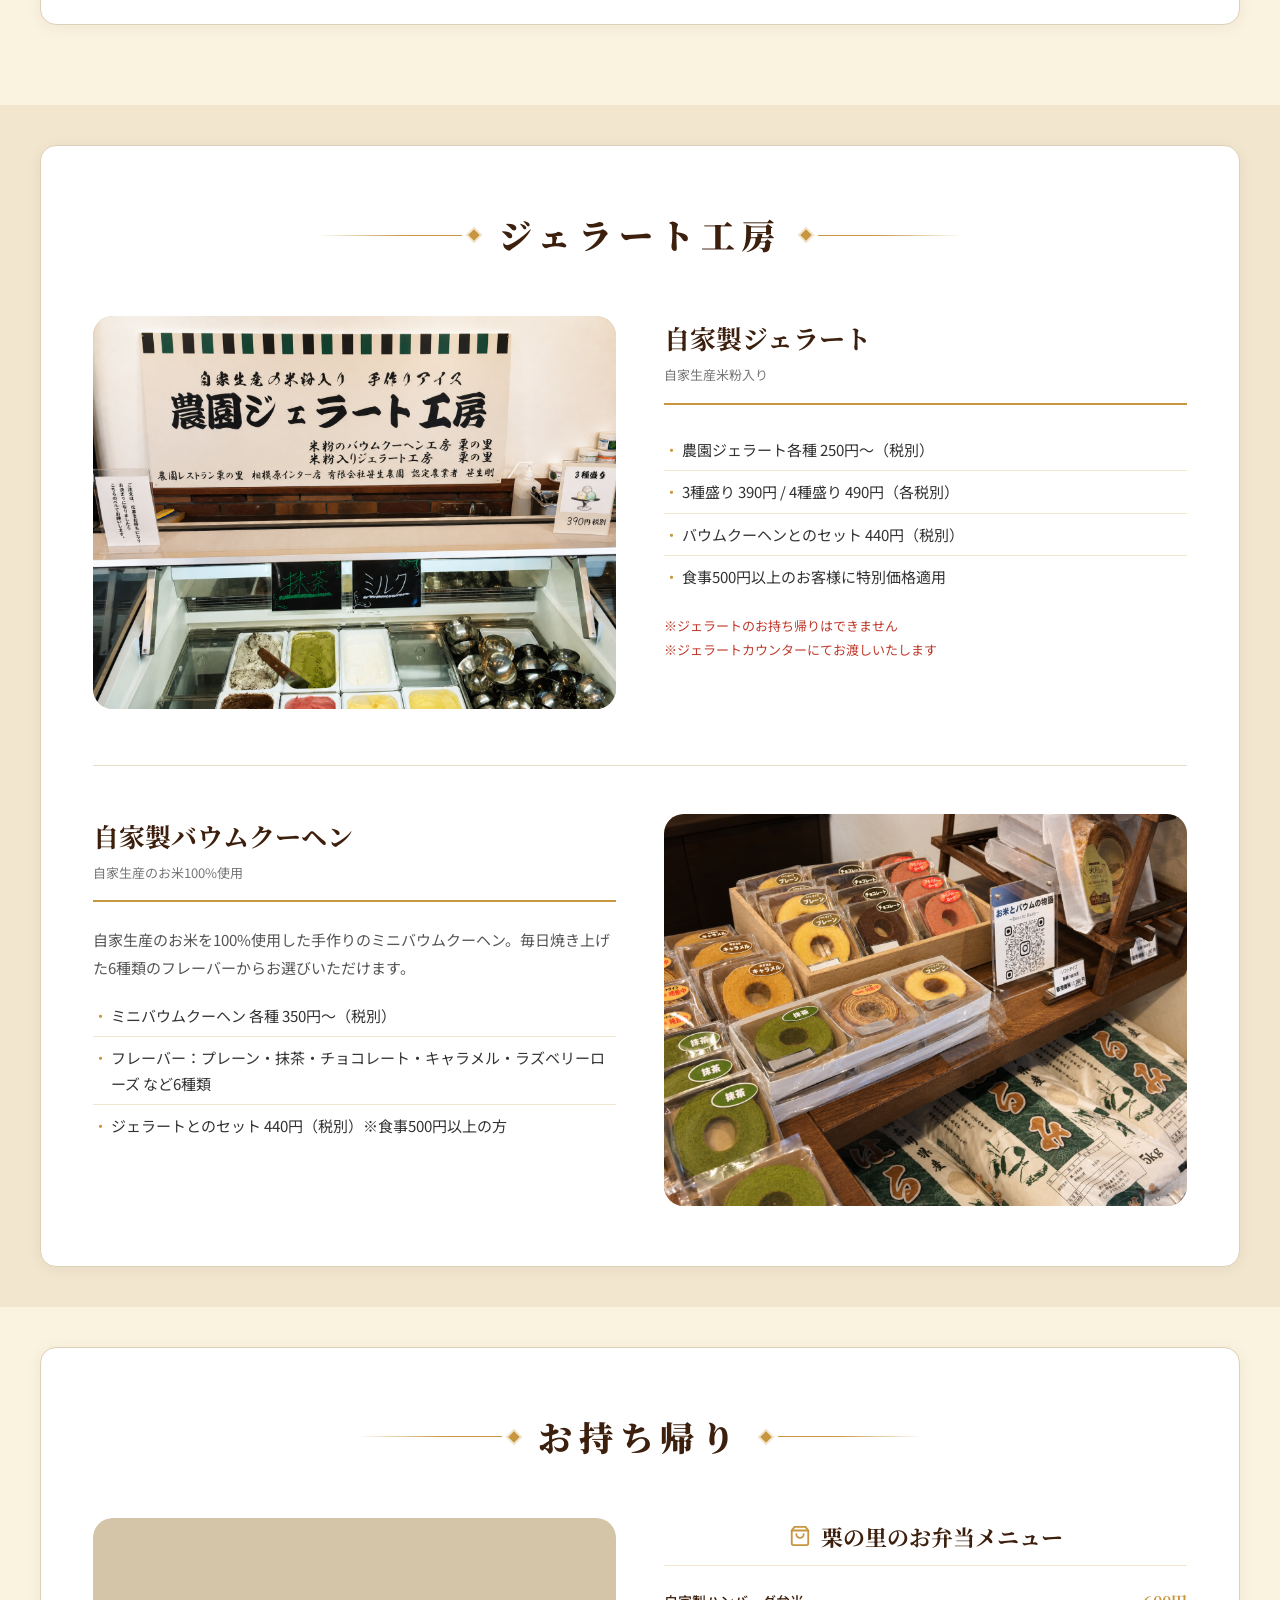
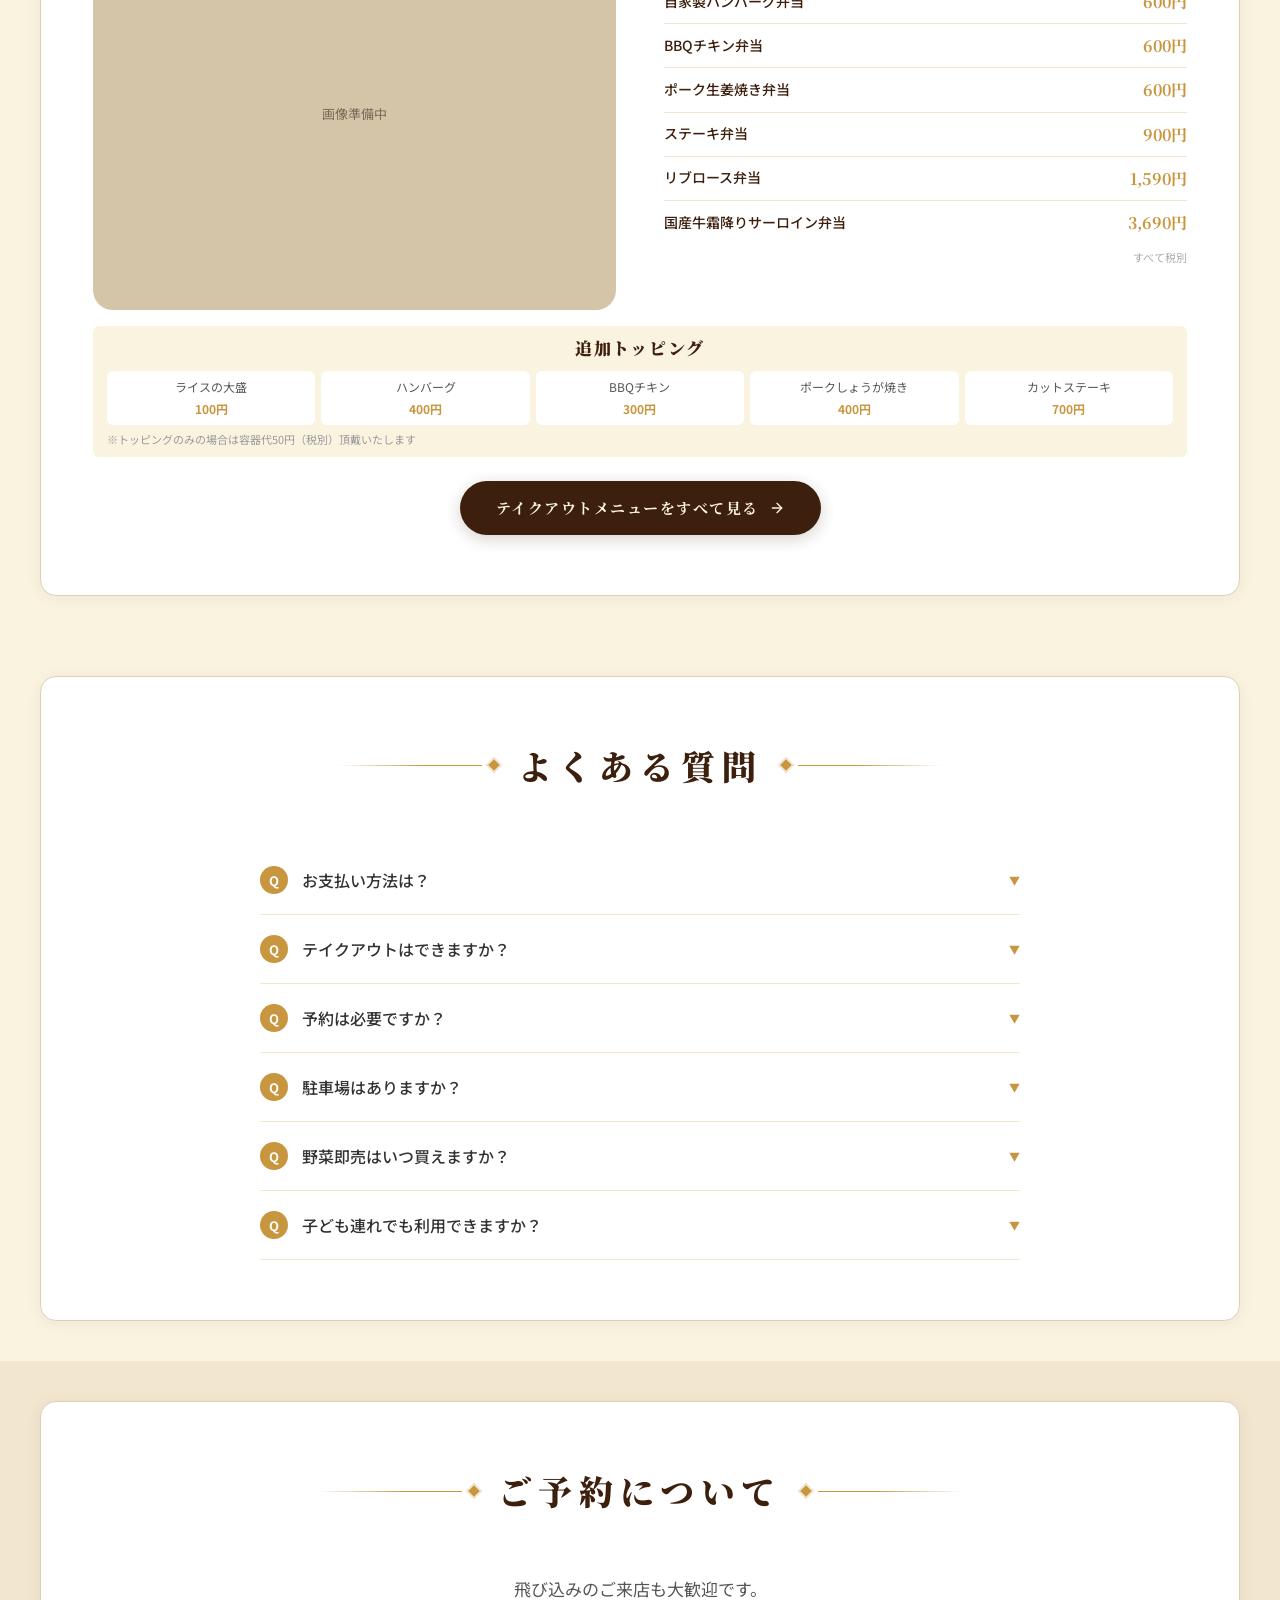
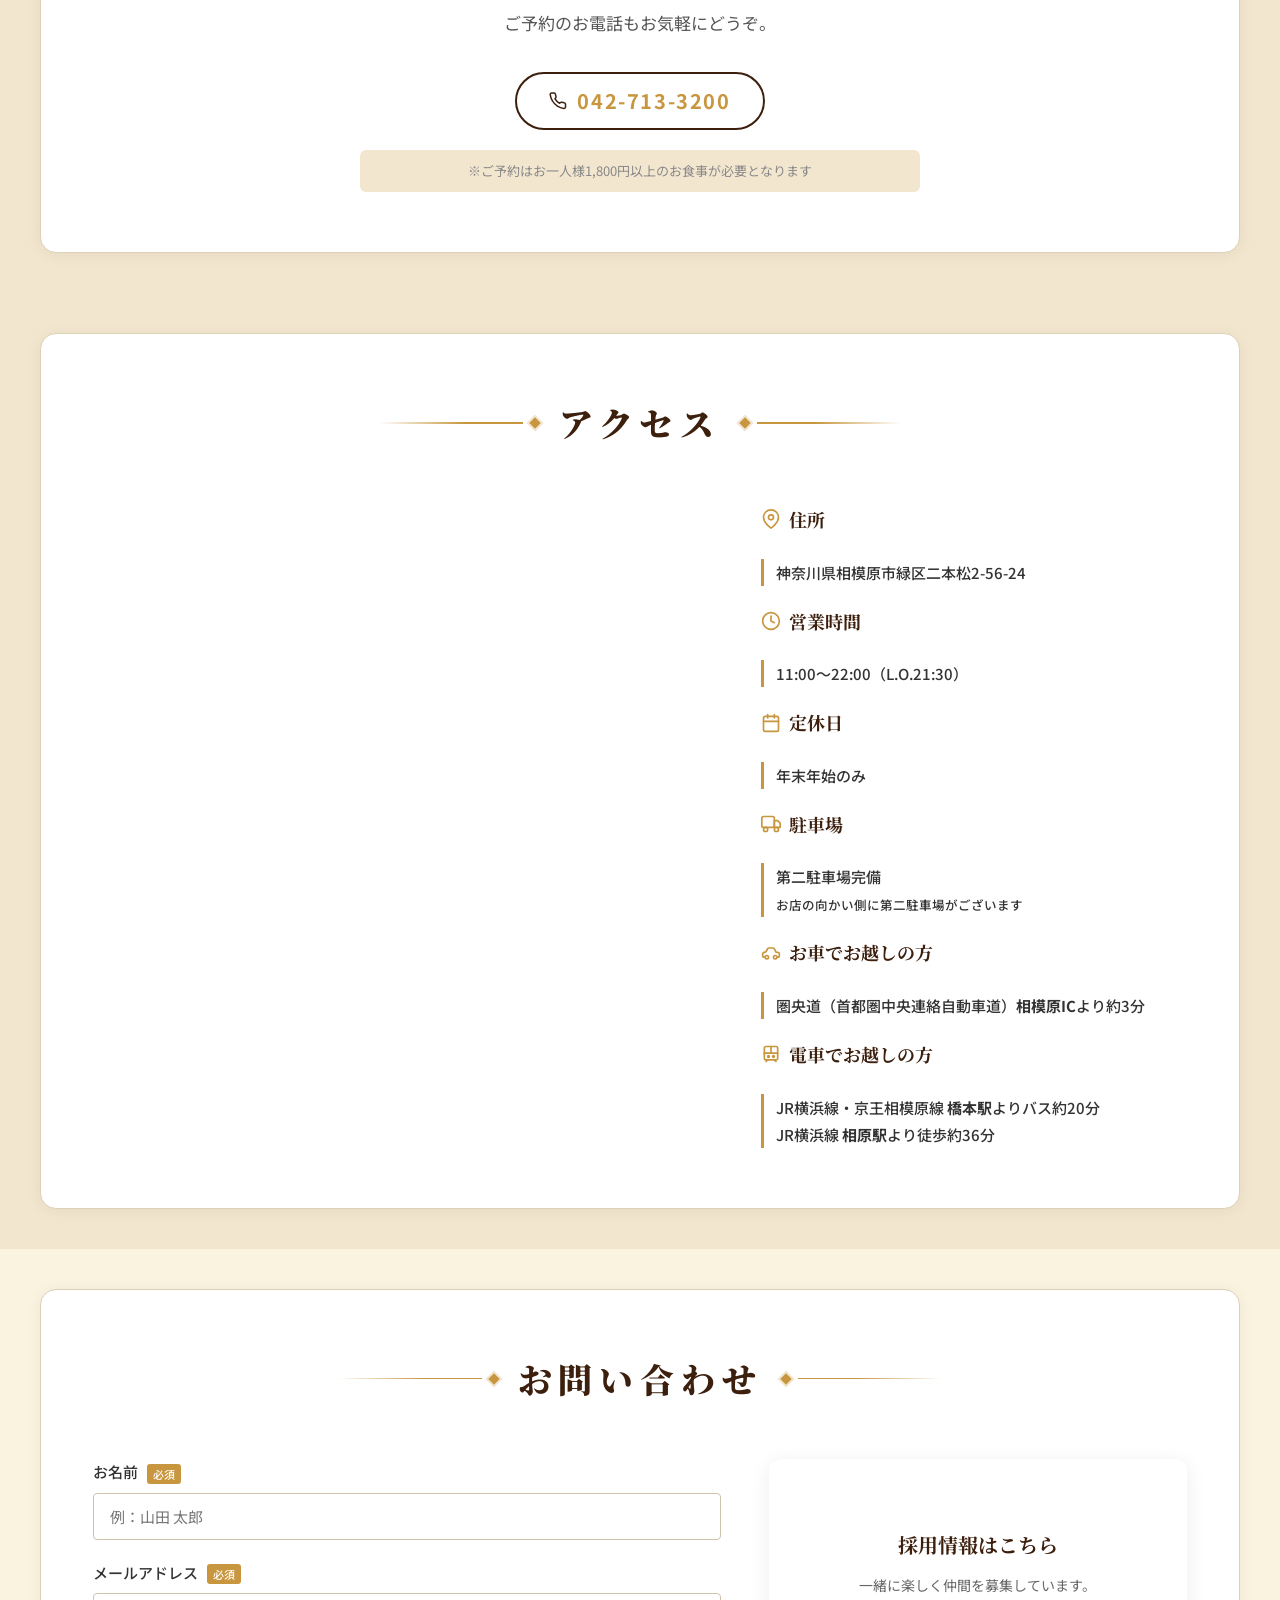
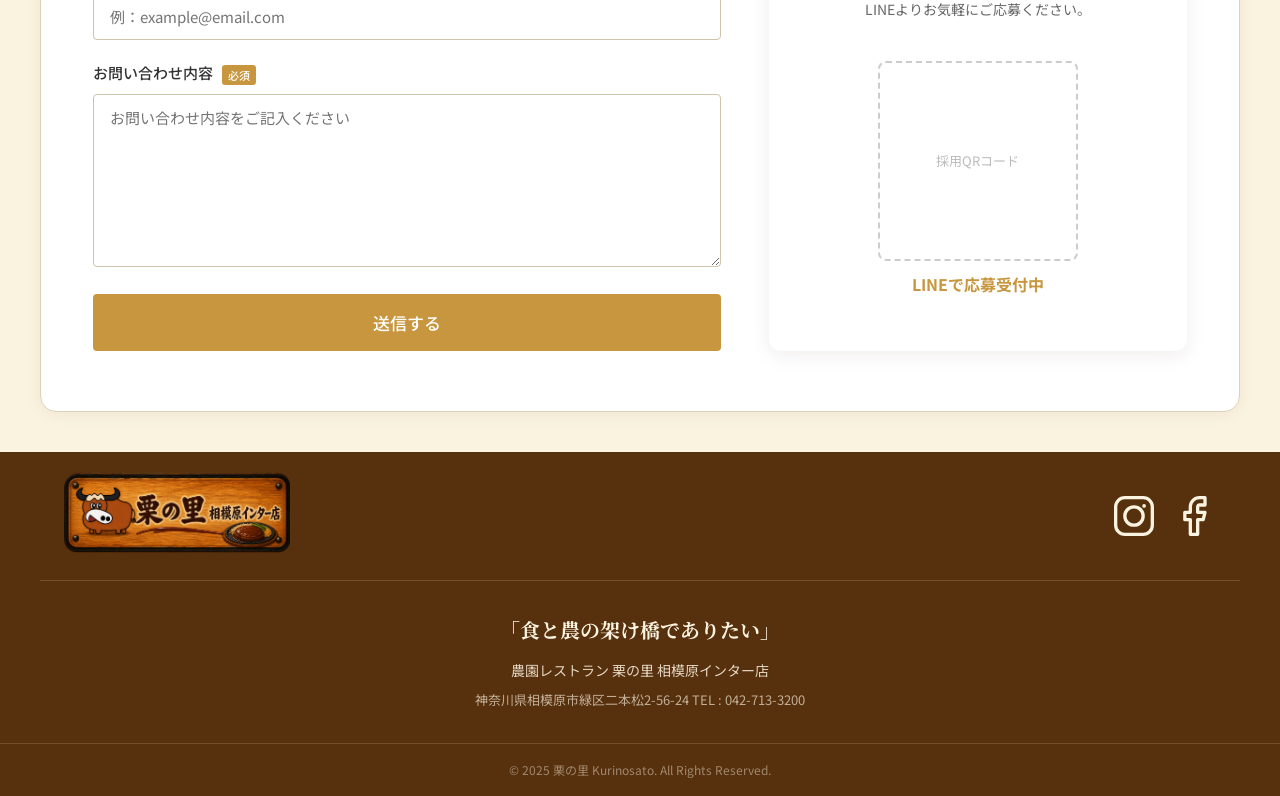
==== commit 9aa065ce: "タイトル・メタ情報・OGP設定・ファビコンパス修正 - ファビコンのパスを /favicon.png → img/favicon.png に修正 - サイトタイトルを「レストラン栗の里 相模原二本松店" ====
--- a/index.html
+++ b/index.html
@@ -4,7 +4,16 @@
   <meta charset="UTF-8">
   <meta name="viewport" content="width=device-width, initial-scale=1.0">
   <script src="js/password-check.js"></script>
-  <title>農業レストラン 栗の里 | 相模原インター店</title>
+  <link rel="icon" type="image/png" href="img/favicon.png">
+  <link rel="shortcut icon" href="img/favicon.png">
+  <title>レストラン栗の里 相模原二本松店</title>
+  <meta name="description" content="相模原二本松にある農園レストラン「栗の里」の公式サイト。ライス食べ放題付きのボリューム満点な料理をランチ・ディナーでご提供しています。">
+  <meta property="og:title" content="食と農の架け橋でありたい | レストラン栗の里 相模原二本松店">
+  <meta property="og:description" content="相模原二本松にある農園レストラン「栗の里」の公式サイト。ライス食べ放題付きのボリューム満点な料理をランチ・ディナーでご提供しています。">
+  <meta property="og:image" content="https://example.com/img/hero.jpg">
+  <meta property="og:url" content="https://example.com/">
+  <meta property="og:type" content="website">
+  <meta name="twitter:card" content="summary_large_image">
   <link rel="preconnect" href="https://fonts.googleapis.com">
   <link rel="preconnect" href="https://fonts.gstatic.com" crossorigin>
   <link href="https://fonts.googleapis.com/css2?family=Noto+Serif+JP:wght@700;900&family=Noto+Sans+JP:wght@400;500&family=Shippori+Mincho:wght@700;800&family=Zen+Old+Mincho:wght@700;900&family=Kaisei+Opti:wght@700&display=swap" rel="stylesheet">
@@ -622,7 +631,7 @@
             </svg>
           </a>
           <!-- Facebook -->
-          <a href="#" class="sns-link" aria-label="Facebook">
+          <a href="https://www.facebook.com/profile.php?id=100002938203419&ref=embed_page" class="sns-link" aria-label="Facebook" target="_blank" rel="noopener">
             <svg width="32" height="32" viewBox="0 0 24 24" fill="none" stroke="currentColor" stroke-width="1.8" stroke-linecap="round" stroke-linejoin="round">
               <path d="M18 2H15C13.67 2 12.4 2.53 11.46 3.46 10.53 4.4 10 5.67 10 7v3H7v4h3v8h4v-8h3l1-4h-4V7c0-.27.1-.52.29-.71.18-.18.44-.29.71-.29H18V2z"/>
             </svg>
@@ -634,7 +643,7 @@
     <!-- 中段 -->
     <div class="footer-middle">
       <p class="footer-catchphrase">「食と農の架け橋でありたい」</p>
-      <p class="footer-name">農業レストラン 栗の里 相模原インター店</p>
+      <p class="footer-name">農園レストラン 栗の里 相模原インター店</p>
       <p class="footer-address">
         <span class="footer-addr-line">神奈川県相模原市緑区二本松2-56-24</span>
         <span class="footer-addr-line">TEL : 042-713-3200</span>
